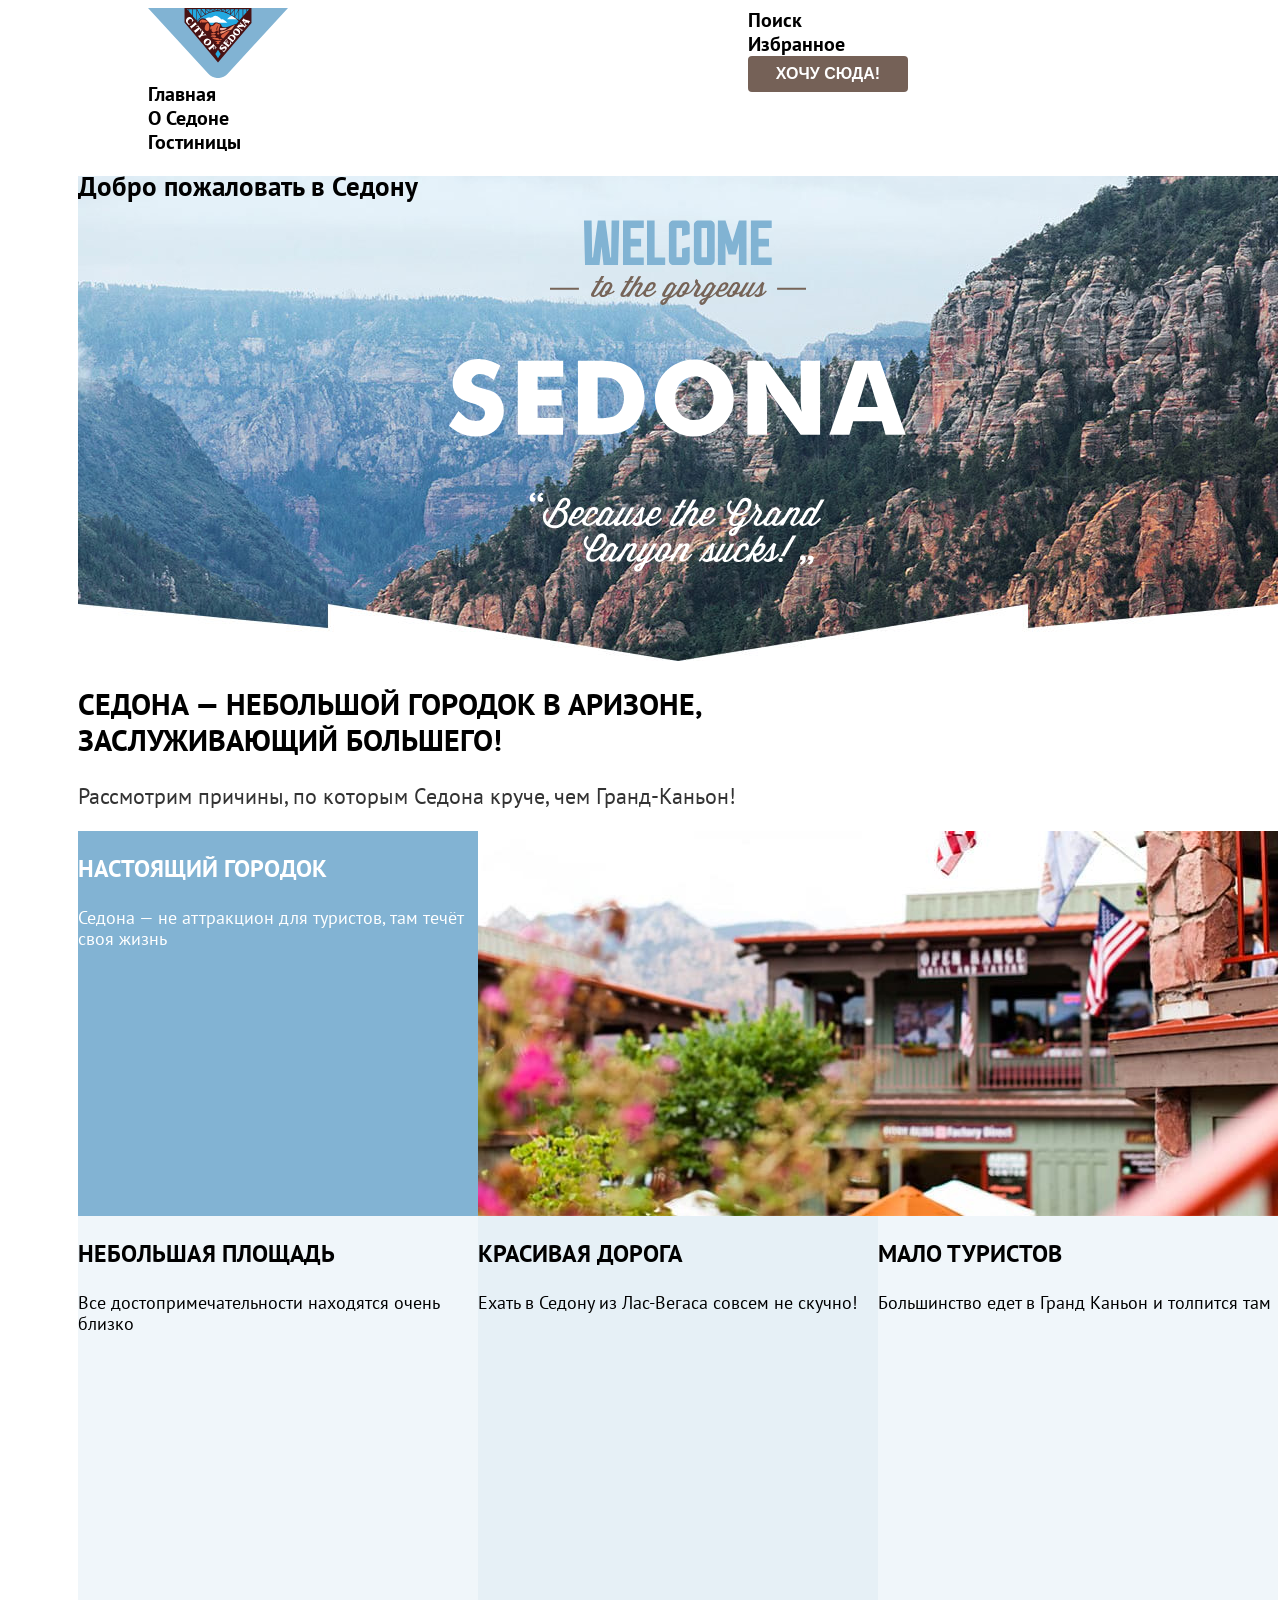
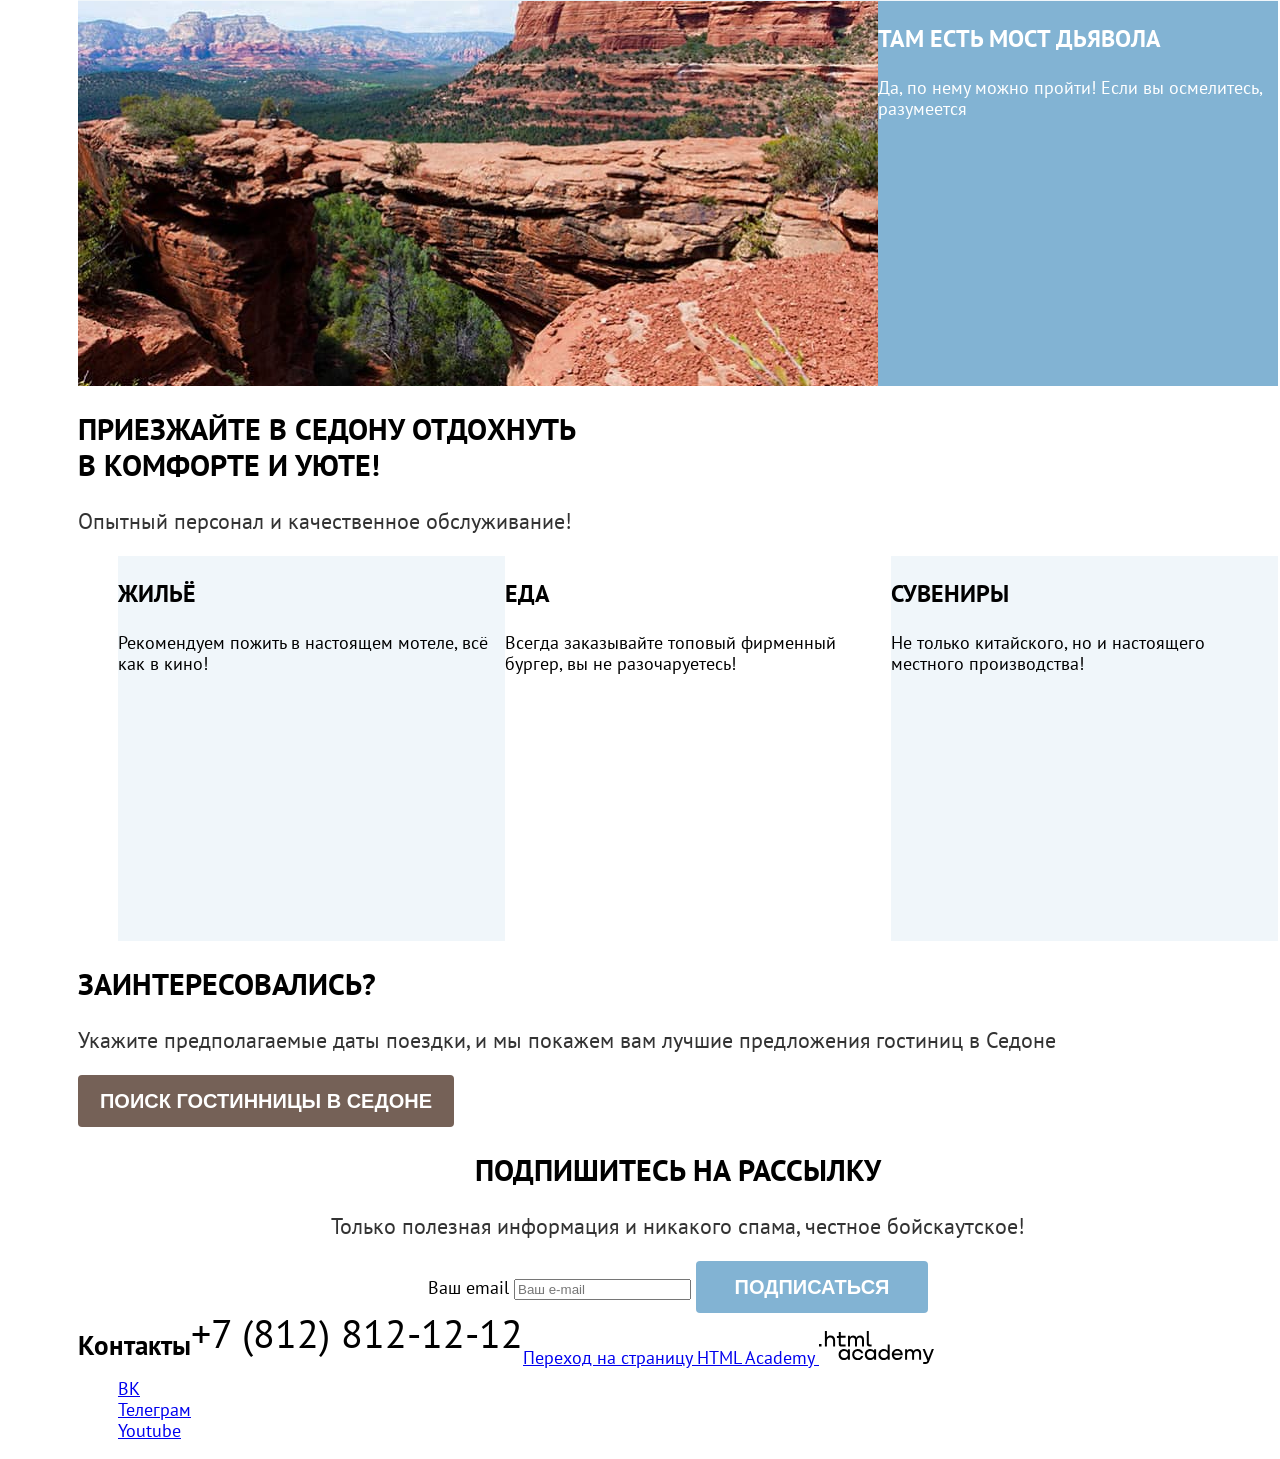
==== index.html @ cfe9097a "Добавляет крупные сетки" ====
<!DOCTYPE html>
<html lang="ru">
    <meta charset="utf-8">
    <title>Седона - туристический городок в Аризоне</title>
    <link rel="stylesheet" href="styles/styles.css" />
  </head>
  <body>
    <header class="page-header">
      <nav class="navigation">
        <ul class="navigation-list">
          <li class="navigation-item">
            <a class="navigation-logo" href="index.html">
              <img src="images/logo-sedona.svg" width="140" height="70" alt="Логотип города Седона" />
            </a>
          </li>
          <li class="navigation-item">
            <a class="navigation-link navigation-link-current" href="index.html">Главная</a>
          </li>
          <li class="navigation-item">
            <a class="navigation-link" href="about.html">О Седоне</a>
          </li>
          <li class="navigation-item">
            <a class="navigation-link" href="catalog.html">Гостиницы</a>
          </li>
        </ul>
        <ul class="navigation-list navigation-user">
          <li class="navigation-item">
            <a class="navigation-link-user" href="search.html">
              <span class="visually-hidden">
                Поиск
              </span>
            </a>
          </li>
          <li class="navigation-item">
            <a class="navigation-link-user" href="favorites.html">
              <span class="visually-hidden">
                Избранное
              </span>
            </a>
          </li>
          <li class="navigation-item">
            <button class="navigation-link-user button" type="button">Хочу сюда!</button>
          </li>
        </ul>
      </nav>
    </header>

    <main class="main-index main-container">
      <div class="page-container">
      <section class="hero">
        <h1 class="visually-hidden">Добро пожаловать в Седону</h1>
        <img class="welcome" src="images/welcome.svg" width="458" height="352" alt="Приветствие">
      </section>

      <section class="advantages">
        <h2 class="advantages-title">Седона — небольшой городок в Аризоне, <br />
заслуживающий большего!</h2>
        <p class="advantages-description">Рассмотрим причины, по которым Седона круче, чем Гранд-Каньон!</p>
        <ul class="advantages-list">
          <li class="advantages-item">
            <h3 class="advantages-item-title">Настоящий городок</h3>
            <p class="advantages-item-description">Седона — не аттракцион для туристов, там течёт своя жизнь</p>
          </li>
          <li class="advantages-item advantages-item-photo">
            <img src="images/photo-1.jpg" width="800" height="385" alt="Вид на здания Седоны" />
          </li>
          <li class="advantages-item">
            <h3 class="advantages-item-title">Небольшая площадь</h3>
            <p class="advantages-item-description">Все достопримечательности находятся очень близко</p>
          </li>
          <li class="advantages-item">
            <h3 class="advantages-item-title">Красивая дорога</h3>
            <p class="advantages-item-description">Ехать в Седону из Лас-Вегаса совсем не скучно!</p>
          </li>
          <li class="advantages-item">
            <h3 class="advantages-item-title">Мало туристов</h3>
            <p class="advantages-item-description">Большинство едет в Гранд Каньон и толпится там</p>
          </li>
          <li class="advantages-item advantages-item-photo">
            <img src="images/photo-2.jpg" width="800" height="385" alt="Вид на ландшафт Седоны" />
          </li>
          <li class="advantages-item">
            <h3 class="advantages-item-title">Там есть мост дьявола</h3>
            <p class="advantages-item-description">Да, по нему можно пройти! Если вы осмелитесь, разумеется</p>
          </li>
        </ul>
      </section>

      <section class="quality">
        <h2 class="quality-title">Приезжайте в Седону отдохнуть<br> в комфорте и уюте!</h2>
        <p class="quality-description">Опытный персонал и качественное обслуживание!</p>
        <ul class="quality-list">
          <li class="quality-item">
            <h3 class="quality-item-title">Жильё</h3>
            <p class="quality-item-description">Рекомендуем пожить в настоящем мотеле, всё как в кино!</p>
          </li>
          <li class="quality-item">
            <h3 class="quality-item-title">Еда</h3>
            <p class="quality-item-description">Всегда заказывайте топовый фирменный бургер, вы не разочаруетесь!</p>
          </li>
          <li class="quality-item">
            <h3 class="quality-item-title">Сувениры</h3>
            <p class="quality-item-description">Не только китайского, но и настоящего местного производства!</p>
          </li>
        </ul>
      </section>

      <section class="hotel-search">
        <h2 class="hotel-search-title">Заинтересовались?</h2>
        <p class="hotel-search-description">Укажите предполагаемые даты поездки, и мы покажем вам лучшие предложения гостиниц в Седоне</p>
        <button class="button hotel-search-button" type="button">Поиск гостинницы в Седоне</button>
      </section>

      <section class="newsletter newsletter-index">
        <h2 class="newsletter-title">Подпишитесь на рассылку</h2>
        <p class="newsletter-description">Только полезная информация и никакого спама, честное бойскаутское!</p>
        <form class="newsletter-form" action="https://echo.htmlacademy.ru/" method="post">
          <label for="newsletter-email">
            <span class="visually-hidden">Ваш email</span>
          </label>
          <input type="email" id="newsletter-email" name="newsletter-email" placeholder="Ваш e-mail">
          <button class="button submit-button" type="submit">Подписаться</button>
        </form>
      </section>
      </div>
    </main>

    <footer class="page-footer">
      <div class="page-footer-container">
      <section class="footer-contacts">
        <h2 class="visually-hidden">Контакты</h2>
        <ul class="footer-social-list">
          <li class="footer-social-item">
            <a class="footer-social-link" href="https://vk.com/htmlacademy">
              <span class="visually-hidden">ВК</span>
            </a>
          </li>
          <li class="footer-social-item">
            <a class="footer-social-link" href="https://t.me/htmlacademy">
              <span class="visually-hidden">Телеграм</span>
            </a>
          </li>
          <li class="footer-social-item">
            <a class="footer-social-link" href="https://www.youtube.com/user/htmlacademyru">
              <span class="visually-hidden">Youtube</span>
            </a>
          </li>
        </ul>
        </section>

        <address class="footer-contacts-address">
          <a class="footer-contacts-address-phone" href="tel:+78128121212">+7 (812) 812-12-12</a>
        </address>

        <section class="footer-about">
        <p class="about-text">
          <a class="about-link" href="https://htmlacademy.ru/intensive/htmlcss">
            <span class="visually-hidden">Переход на страницу HTML Academy</span>
            <img src="images/logo-html-academy.svg" width="115" height="33" alt="Логотип HTML Academy" />
          </a>
      </section>
      </div>
    </footer>
  </body>
</html>
---- styles/styles.css ----
@font-face {
  font-family: "PT Sans";
  font-style: normal;
  font-weight: 400;
  src: url(../fonts/ptsans-400.woff2) format("woff2");
  font-display: swap;
}

@font-face {
  font-family: "PT Sans";
  font-style: normal;
  font-weight: 700;
  src: url(../fonts/ptsans-700.woff2) format("woff2");
  font-display: swap;
}

html {
  height: 100%;
}

body {
  font-family: "PT Sans", sans-serif;
  font-size: 18px;
  line-height: 21px;
  background-color: #FFF;
  color: #000;
  display: flex;
  min-height: 100%;
  flex-direction: column;
}

.main-container {
  flex-grow: 1;
}

.page-header {
  width: 1200px;
  margin: 0 70px;
}
.navigation {
  display: flex;
  width: 1200px;
  margin: 0 70px;
}

.navigation-user {
  width: 268px;
}

.navigation-list {
  margin: 0;
  padding: 0;
  width: 507px;
  margin-right: 285px;
}

.navigation-link,
.navigation-link-user {
  font-size: 20px;
  line-height: 24px;
  font-weight: 700;
  color: #000;
  text-decoration: none;
}

.button {
  font-size: 16px;
  line-height: 20px;
  font-weight: 700;
  text-transform: uppercase;
  border-radius: 4px;
  border: none;
  outline: none;
}

button.navigation-link-user {
  color: #FFF;
  background-color: #756157;
  width: 160px;
  height: 36px;
}

.hotel-search-button {
  color: #FFF;
  background-color: #756157;
  width: 376px;
  height: 52px;
  font-size: 20px;
  line-height: 36px;
}

.submit-button {
  color: #FFF;
  background-color: #82B3D3;
  font-size: 20px;
  line-height: 36px;
  width: 232px;
  height: 52px;
}

.apply-filter-button {
  color: #FFF;
  background-color: #82B3D3;
  width: 191px;
  height: 36px;
}

.reset-filter-button {
  width: 191px;
  height: 36px;
  background-color: transparent;
  color: #FFF;
}

.button-show-more {
  color: #FFF;
  background-color: #756157;
  width: 140px;
  height: 36px;
}
.button-favorite {
  color: #FFF;
  background-color: #82B3D3;
  width: 140px;
  height: 36px;
}

.button-favorite-active {
  color: #FFF;
  background-color: #7DB54F;
  width: 140px;
  height: 36px;
}

.button-rating {
  background-color: #F2F2F2;
  width: 140px;
  height: 36px;
  font-weight: 400;
}

.page-container {
  width: 1200px;
  margin: 0 70px;
}

.hero {
  height: 485px;
  background-image: url(../images/hero.jpg);
  background-repeat: no-repeat;
  background-size: 100%;
}

.welcome {
  display: block;
  margin: 0 auto;
}

.inner-filter {
  color: #FFF;
  background-image: url(../images/filter.jpg);
  background-repeat: no-repeat;
  text-align: left;
}

.inner-header-title {
  font-size: 60px;
  line-height: 78px;
  font-weight: 700;
}

.breadcrumbs-link {
  font-size: 16px;
  line-height: 21px;
  text-decoration: none;
}

.advantages-title,
.quality-title,
.hotel-search-title,
.newsletter-title,
.filter-result {
  font-size: 30px;
  line-height: 36px;
  font-weight: 700;
  text-transform: uppercase;
}

.advantages-description,
.quality-description,
.hotel-search-description,
.newsletter-description {
  font-size: 22px;
  line-height: 26px;
  font-weight: 400;
  color: #333;
}

.advantages-item-title,
.quality-item-title {
  font-size: 24px;
  line-height: 28px;
  font-weight: 700;
  text-transform: uppercase;
}

.hotel-card-title {
  font-size: 24px;
  line-height: 28px;
  font-weight: 700;
}

.hotel-card-link {
  text-decoration: none;
  color: #000;
}

.advantages-item-description,
.quality-item-description,
.advantages-list li:not:is(:first-child, :last-child) {
  color: #333;
}

.advantages-list {
  margin: 0;
  padding: 0;
  display: flex;
  flex-wrap: wrap;
  justify-content: space-between;
}

.advantages-item {
  width: 400px;
  height: 385px;
}

.advantages-item-photo {
  width: 800px;
}

.advantages-item:nth-child(3),
.advantages-item:nth-child(5),
.quality-item:nth-child(odd) {
  background-color: #83B3D31E;
}

.advantages-item:nth-child(4) {
  background-color: #83B3D333;
}

.advantages-list li:is(:first-child, :last-child) {
  color: #FFF;
  background-color: #82B3D3;
}

.quality-list {
  display: flex;
}

.quality-item {
  width: 400px;
  height: 385px;
}

.hotel-list {
  display: flex;
  width: 1200px;
  margin: 0 70px;
  flex-wrap: wrap;
  gap: 20px;
  padding: 0;
}

.hotel-card {
  border: 1px solid #E6E6E6;
  border-radius: 4px;
  box-sizing: border-box;
  width: 340px;
}

.pagination {
  display: flex;
  width: 1200px;
  gap: 8px;
  margin: 0 70px;
  padding: 0;
}

.newsletter {
  text-align: center;
}

.hotel-search-button,
.submit-button {
  font-size: 20px;
  line-height: 36px;
  height: 52px;
}

.footer-contacts-address-phone {
  font-size: 40px;
  line-height: 40px;
  text-decoration: none;
  color: #000;
  font-style: normal;
  text-transform: uppercase;
}

li {
  list-style-type: none;
}

.catalog-filter-title {
  font-size: 20px;
  line-height: 24px;
}

.catalog-filter-list {
  line-height: 23px;
}

.pagination-link {
  display: inline-block;
  font-size: 20px;
  line-height: 36px;
  width: 60px;
  height: 60px;
  color: #FFF;
  background-color: #82B3D3;
  text-decoration: none;
}

.pagination-current {
  color: #000;
  background-color: #F2F2F2;
}

.pagination-gap {
  color: #000;
  background-color: transparent;
}

.page-footer-container {
  display: flex;
  width: 1200px;
  margin: 0 70px;
  padding: 0;
  flex-direction: row;
}

.catalog-hotels {
  display: flex;
}

.catalog-filter {
  display: flex;
  width: 1200px;
  margin: 0 70px;
  padding: 0;

}

.left-filter {
  width: 371px;
  margin-right: auto;
  display: flex;
  gap: 70px;
}

.right-filter {
  width: 549px;
  display: flex;
  gap: 70px;
}
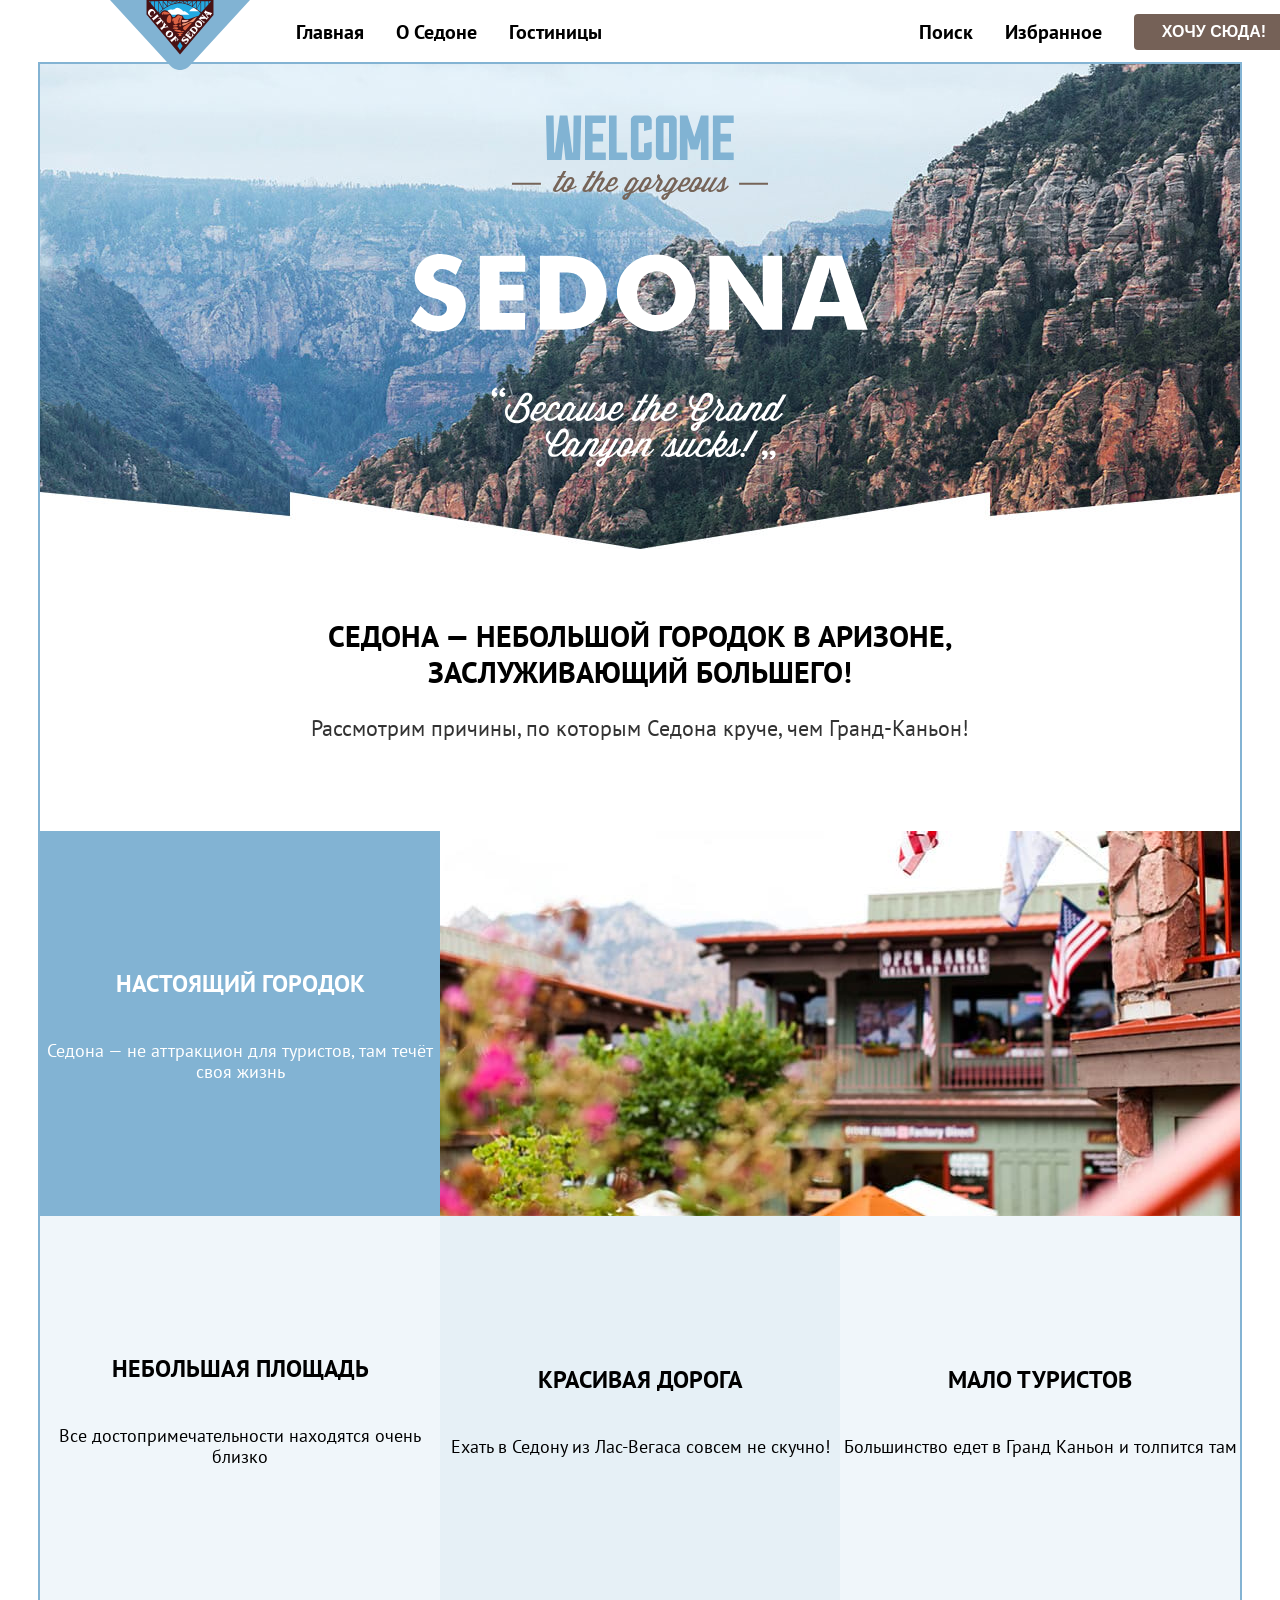
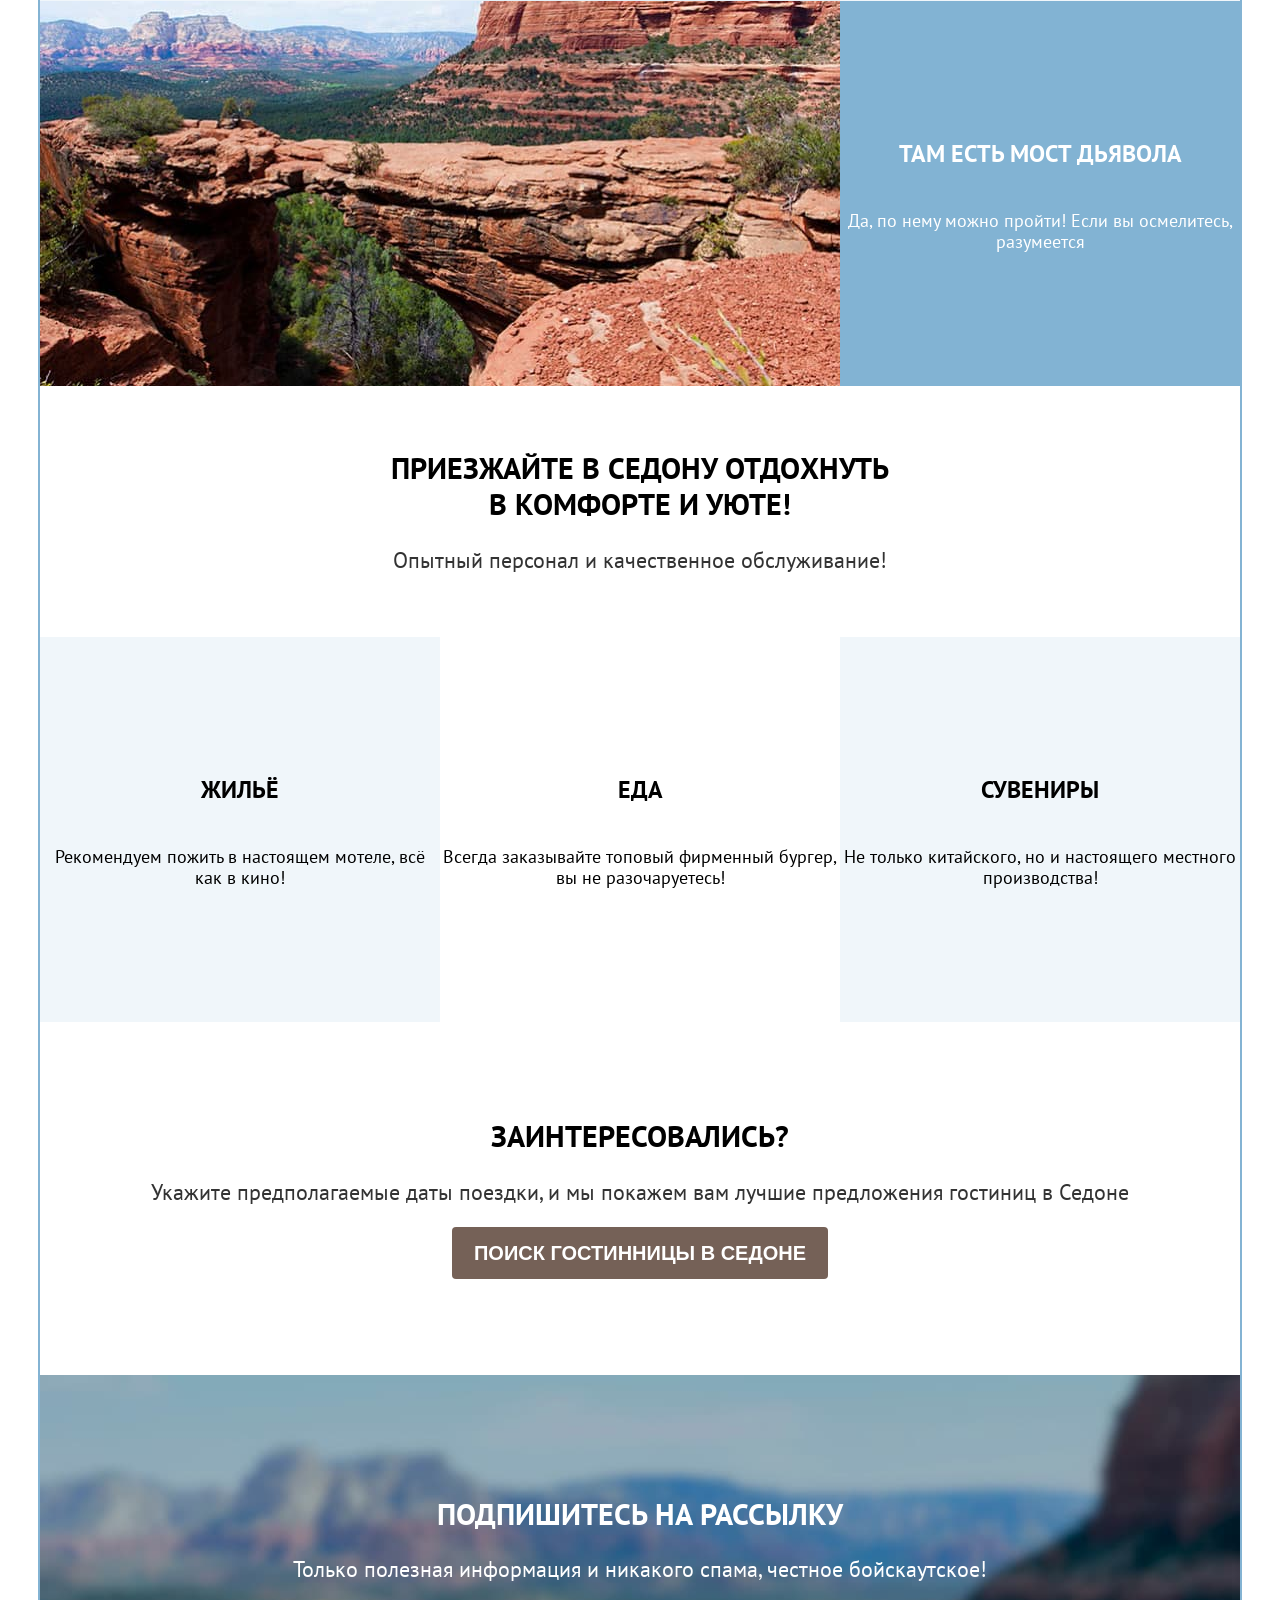
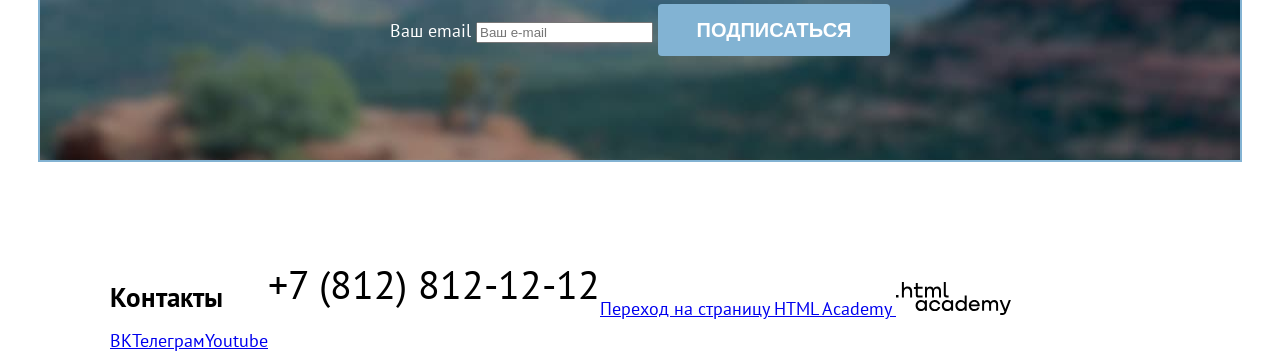
==== commit 9d75fa4f: "Добавляет отступы между блоками" ====
--- a/index.html
+++ b/index.html
@@ -7,12 +7,10 @@
   <body>
     <header class="page-header">
       <nav class="navigation">
+        <a class="navigation-logo" href="index.html">
+              <img src="images/logo-sedona.svg" width="140" height="70" alt="Логотип города Седона" />
+        </a>
         <ul class="navigation-list">
-          <li class="navigation-item">
-            <a class="navigation-logo" href="index.html">
-              <img src="images/logo-sedona.svg" width="140" height="70" alt="Логотип города Седона" />
-            </a>
-          </li>
           <li class="navigation-item">
             <a class="navigation-link navigation-link-current" href="index.html">Главная</a>
           </li>
@@ -48,7 +46,7 @@
     <main class="main-index main-container">
       <div class="page-container">
       <section class="hero">
-        <h1 class="visually-hidden">Добро пожаловать в Седону</h1>
+        <h1 class="visually-hidden" hidden>Добро пожаловать в Седону</h1>
         <img class="welcome" src="images/welcome.svg" width="458" height="352" alt="Приветствие">
       </section>
 
--- a/styles/styles.css
+++ b/styles/styles.css
@@ -22,11 +22,19 @@
   font-family: "PT Sans", sans-serif;
   font-size: 18px;
   line-height: 21px;
-  background-color: #FFF;
+  background-color: #fff;
   color: #000;
   display: flex;
   min-height: 100%;
   flex-direction: column;
+  width: 1200px;
+  margin: 0 auto;
+}
+
+ul {
+  margin: 0;
+  padding: 0;
+  list-style-type: none;
 }
 
 .main-container {
@@ -35,7 +43,9 @@
 
 .page-header {
   width: 1200px;
-  margin: 0 70px;
+  height: 64px;
+  margin: 0 auto;
+  padding: 0;
 }
 .navigation {
   display: flex;
@@ -43,15 +53,29 @@
   margin: 0 70px;
 }
 
+.navigation-logo {
+  margin-right: 30px;
+  z-index: 1;
+}
+
+.navigation-list {
+  display: flex;
+  margin-right: 285px;
+  align-items: center;
+  padding: 0;
+  height: 64px;
+}
+
+.navigation-item {
+  padding: 20px 16px;
+}
+
 .navigation-user {
-  width: 268px;
-}
-
-.navigation-list {
-  margin: 0;
-  padding: 0;
-  width: 507px;
-  margin-right: 285px;
+  margin-right: 0;
+}
+
+.navigation-user + .navigation-link {
+  padding: 22px 12px;
 }
 
 .navigation-link,
@@ -74,14 +98,14 @@
 }
 
 button.navigation-link-user {
-  color: #FFF;
+  color: #fff;
   background-color: #756157;
   width: 160px;
   height: 36px;
 }
 
 .hotel-search-button {
-  color: #FFF;
+  color: #fff;
   background-color: #756157;
   width: 376px;
   height: 52px;
@@ -90,8 +114,8 @@
 }
 
 .submit-button {
-  color: #FFF;
-  background-color: #82B3D3;
+  color: #fff;
+  background-color: #82b3d3;
   font-size: 20px;
   line-height: 36px;
   width: 232px;
@@ -99,8 +123,8 @@
 }
 
 .apply-filter-button {
-  color: #FFF;
-  background-color: #82B3D3;
+  color: #fff;
+  background-color: #82b3d3;
   width: 191px;
   height: 36px;
 }
@@ -109,31 +133,31 @@
   width: 191px;
   height: 36px;
   background-color: transparent;
-  color: #FFF;
+  color: #fff;
 }
 
 .button-show-more {
-  color: #FFF;
+  color: #fff;
   background-color: #756157;
   width: 140px;
   height: 36px;
 }
 .button-favorite {
-  color: #FFF;
-  background-color: #82B3D3;
+  color: #fff;
+  background-color: #82b3d3;
   width: 140px;
   height: 36px;
 }
 
 .button-favorite-active {
-  color: #FFF;
-  background-color: #7DB54F;
+  color: #fff;
+  background-color: #7db54f;
   width: 140px;
   height: 36px;
 }
 
 .button-rating {
-  background-color: #F2F2F2;
+  background-color: #f2f2f2;
   width: 140px;
   height: 36px;
   font-weight: 400;
@@ -141,7 +165,8 @@
 
 .page-container {
   width: 1200px;
-  margin: 0 70px;
+  margin: 0 auto;
+  outline: 2px solid #83B3D3;
 }
 
 .hero {
@@ -149,30 +174,54 @@
   background-image: url(../images/hero.jpg);
   background-repeat: no-repeat;
   background-size: 100%;
+  margin-bottom: 69px;
 }
 
 .welcome {
   display: block;
   margin: 0 auto;
+  padding-top: 51px;
 }
 
 .inner-filter {
-  color: #FFF;
+  color: #fff;
   background-image: url(../images/filter.jpg);
   background-repeat: no-repeat;
   text-align: left;
+  margin: 0;
+  padding: 0;
+  margin-bottom: 50px;
+}
+
+.inner-header {
+  margin: 0 70px;
 }
 
 .inner-header-title {
   font-size: 60px;
   line-height: 78px;
   font-weight: 700;
+  margin: 0;
 }
 
 .breadcrumbs-link {
   font-size: 16px;
   line-height: 21px;
   text-decoration: none;
+}
+
+.sorting {
+  margin: 0 70px;
+  display: flex;
+  align-items: center;
+  margin-bottom: 40px;
+}
+
+.inner-line {
+  margin: 0 70px 40px;
+  background-color: #e6e6e6;
+  height: 1px;
+  border: none;
 }
 
 .advantages-title,
@@ -184,6 +233,10 @@
   line-height: 36px;
   font-weight: 700;
   text-transform: uppercase;
+}
+
+.advantages-description {
+  margin-bottom: 90px;
 }
 
 .advantages-description,
@@ -215,6 +268,11 @@
   color: #000;
 }
 
+.advantages {
+  text-align: center;
+  margin-bottom: 64px;
+}
+
 .advantages-item-description,
 .quality-item-description,
 .advantages-list li:not:is(:first-child, :last-child) {
@@ -232,6 +290,9 @@
 .advantages-item {
   width: 400px;
   height: 385px;
+  display: flex;
+  flex-direction: column;
+  justify-content: center;
 }
 
 .advantages-item-photo {
@@ -241,41 +302,59 @@
 .advantages-item:nth-child(3),
 .advantages-item:nth-child(5),
 .quality-item:nth-child(odd) {
-  background-color: #83B3D31E;
+  background-color: #83b3d31e;
 }
 
 .advantages-item:nth-child(4) {
-  background-color: #83B3D333;
+  background-color: #83b3d333;
 }
 
 .advantages-list li:is(:first-child, :last-child) {
-  color: #FFF;
-  background-color: #82B3D3;
+  color: #fff;
+  background-color: #82b3d3;
+}
+
+.quality,
+.hotel-search {
+  text-align: center;
+}
+
+.hotel-search {
+  margin-bottom: 96px;
 }
 
 .quality-list {
   display: flex;
+  margin: 0 0 96px;
+  padding: 0;
+  align-items: center;
 }
 
 .quality-item {
   width: 400px;
   height: 385px;
+  display: flex;
+  flex-direction: column;
+  justify-content: center;
+}
+
+.quality-description {
+  margin-bottom: 64px;;
 }
 
 .hotel-list {
-  display: flex;
-  width: 1200px;
-  margin: 0 70px;
-  flex-wrap: wrap;
+  display: grid;
+  grid-template-columns: 1fr 1fr 1fr;
+  width: 1060px;
+  margin: 0 70px 40px;
   gap: 20px;
   padding: 0;
 }
 
 .hotel-card {
-  border: 1px solid #E6E6E6;
+  border: 1px solid #e6e6e6;
   border-radius: 4px;
   box-sizing: border-box;
-  width: 340px;
 }
 
 .pagination {
@@ -284,10 +363,27 @@
   gap: 8px;
   margin: 0 70px;
   padding: 0;
+  text-align: center;
+  margin-bottom: 156px;
+}
+
+.newsletter-index {
+  color: #FFF;
+  text-align: center;
+  margin-bottom: 104px;
+  background-image: url(../images/subscribe.jpg);
+  box-sizing: border-box;
+  padding-top: 96px;
+  padding-bottom: 104px;
+}
+
+.newsletter-index .newsletter-description {
+  color: #FFF;
 }
 
 .newsletter {
   text-align: center;
+  margin-bottom: 104px;;
 }
 
 .hotel-search-button,
@@ -306,10 +402,6 @@
   text-transform: uppercase;
 }
 
-li {
-  list-style-type: none;
-}
-
 .catalog-filter-title {
   font-size: 20px;
   line-height: 24px;
@@ -320,19 +412,21 @@
 }
 
 .pagination-link {
-  display: inline-block;
+  display: block;
   font-size: 20px;
   line-height: 36px;
   width: 60px;
   height: 60px;
-  color: #FFF;
-  background-color: #82B3D3;
+  color: #fff;
+  background-color: #82b3d3;
   text-decoration: none;
+  padding-top: 12px;
+  box-sizing: border-box;
 }
 
 .pagination-current {
   color: #000;
-  background-color: #F2F2F2;
+  background-color: #f2f2f2;
 }
 
 .pagination-gap {
@@ -348,6 +442,10 @@
   flex-direction: row;
 }
 
+.footer-social-list {
+  display: flex;
+}
+
 .catalog-hotels {
   display: flex;
 }
@@ -357,7 +455,6 @@
   width: 1200px;
   margin: 0 70px;
   padding: 0;
-
 }
 
 .left-filter {
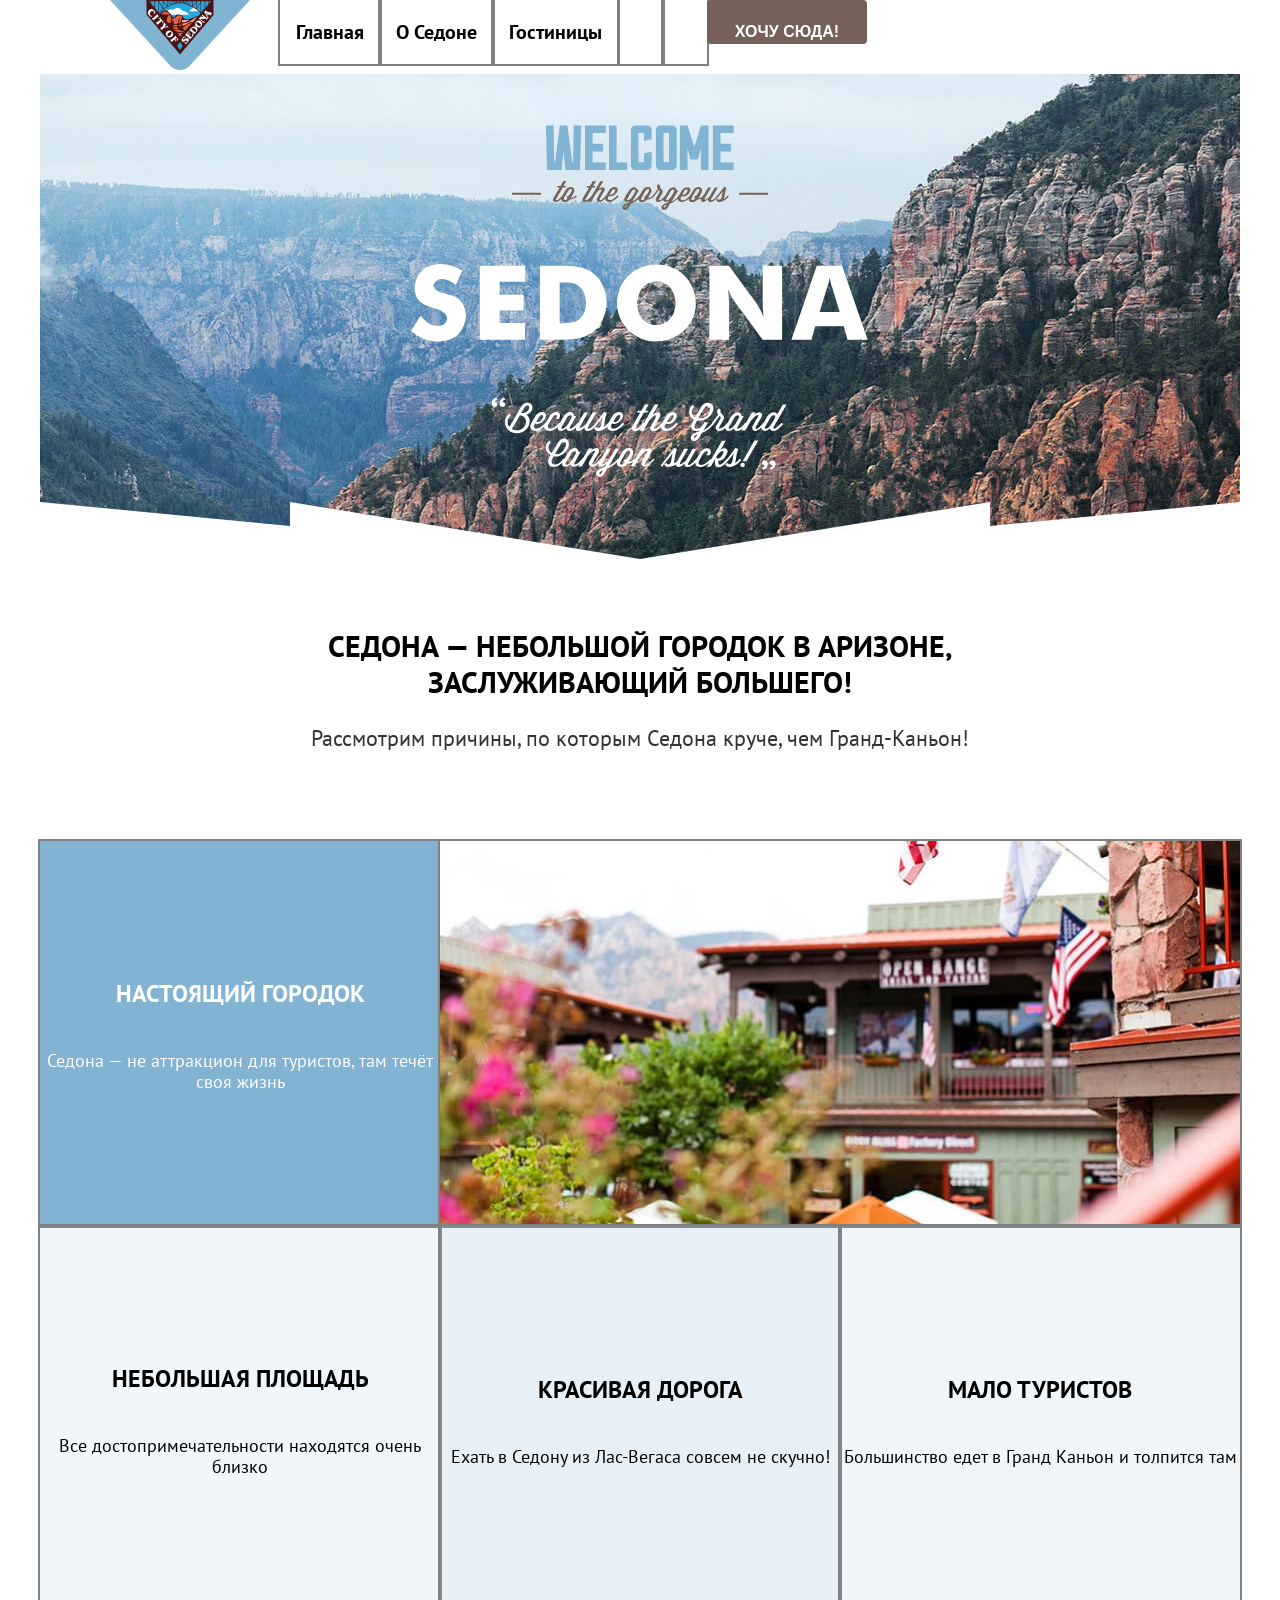
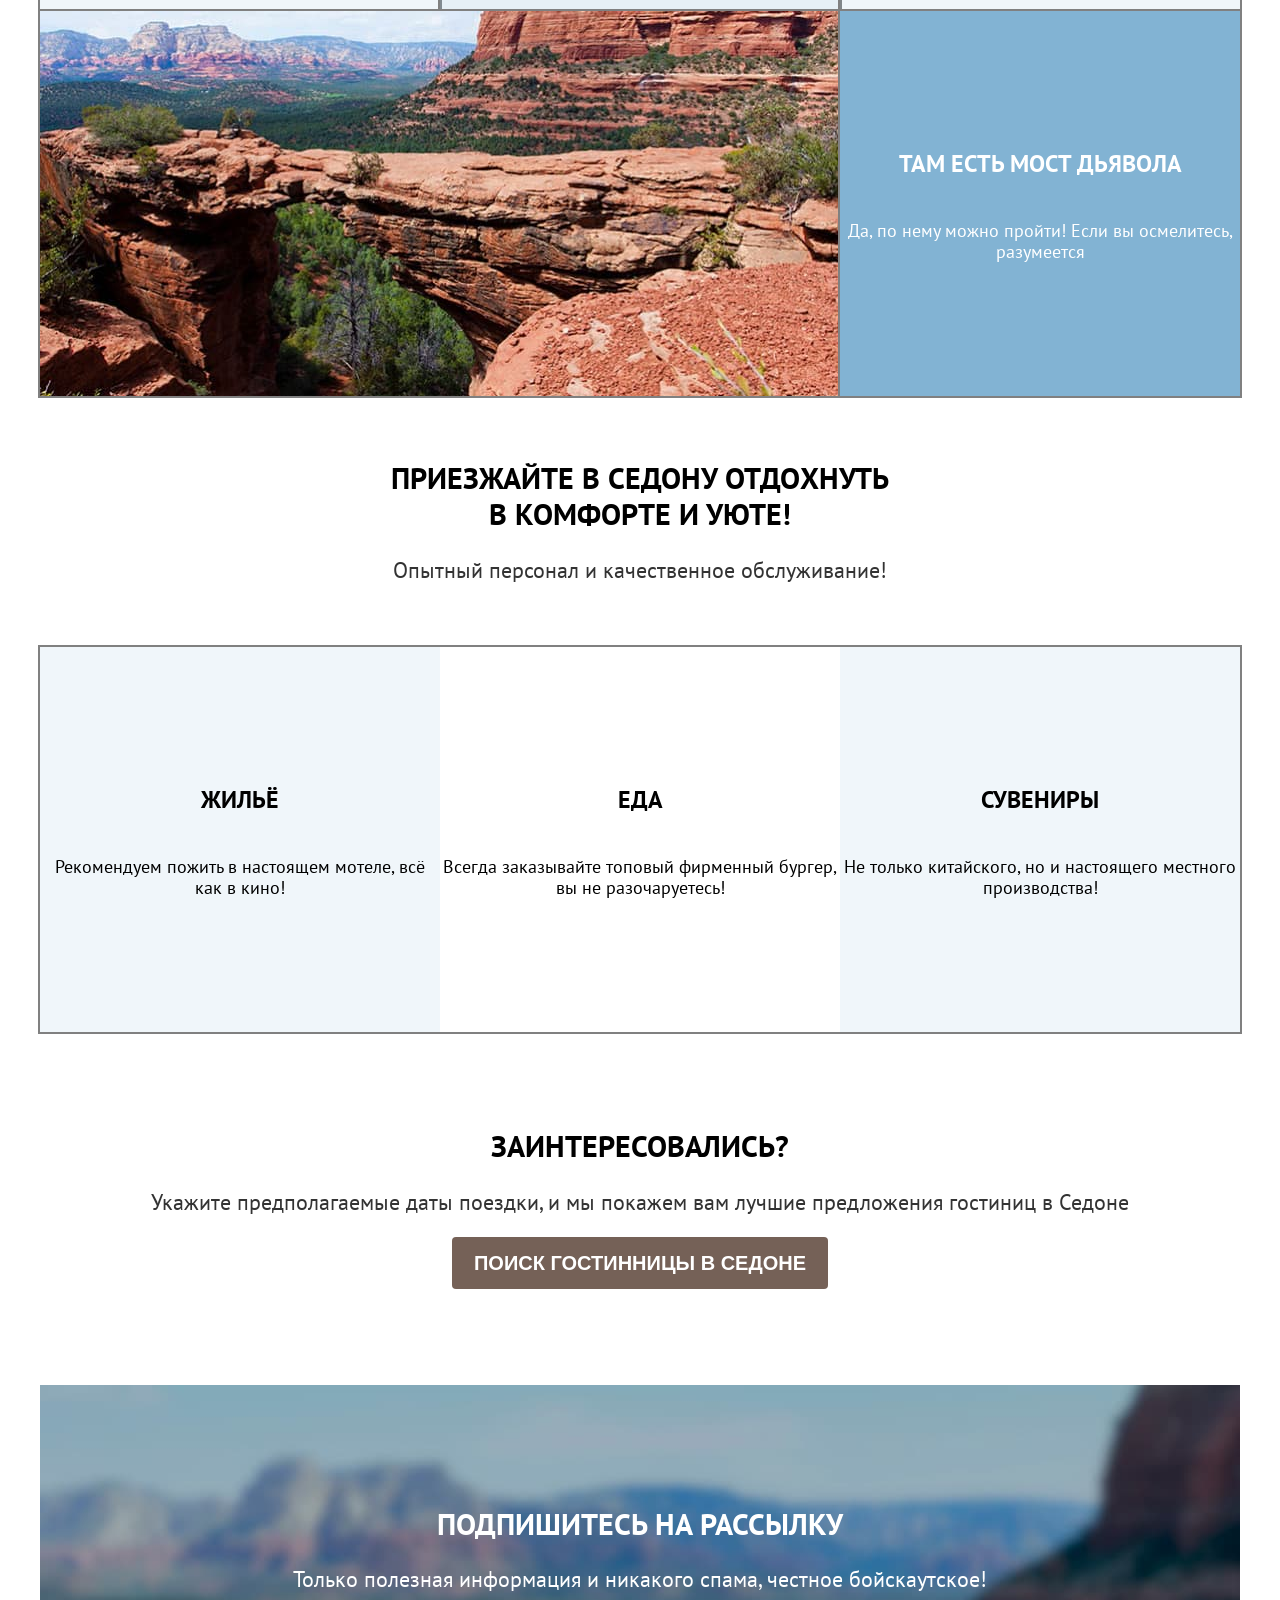
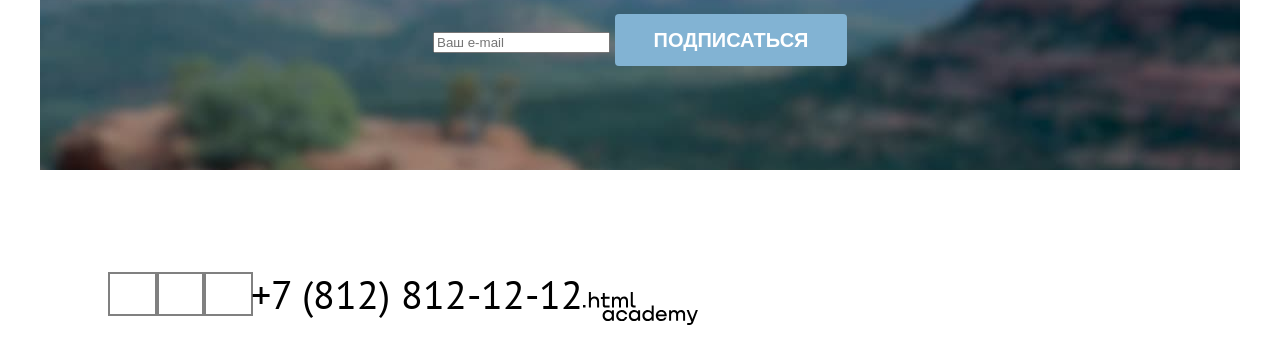
==== commit e20b3e1d: "Скрывает невидимые элементы" ====
--- a/index.html
+++ b/index.html
@@ -46,7 +46,7 @@
     <main class="main-index main-container">
       <div class="page-container">
       <section class="hero">
-        <h1 class="visually-hidden" hidden>Добро пожаловать в Седону</h1>
+        <h1 class="visually-hidden">Добро пожаловать в Седону</h1>
         <img class="welcome" src="images/welcome.svg" width="458" height="352" alt="Приветствие">
       </section>
 
--- a/styles/styles.css
+++ b/styles/styles.css
@@ -31,6 +31,17 @@
   margin: 0 auto;
 }
 
+.visually-hidden {
+  position: absolute;
+  width: 1px;
+  height: 1px;
+  margin: -1px;
+  padding: 0;
+  border: 0;
+  clip: rect(0 0 0 0);
+  overflow: hidden;
+}
+
 ul {
   margin: 0;
   padding: 0;
@@ -43,39 +54,49 @@
 
 .page-header {
   width: 1200px;
-  height: 64px;
+  min-height: 64px;
   margin: 0 auto;
   padding: 0;
 }
 .navigation {
   display: flex;
   width: 1200px;
-  margin: 0 70px;
+  margin: 0 auto;
 }
 
 .navigation-logo {
+  margin-left: 70px;
   margin-right: 30px;
   z-index: 1;
 }
 
 .navigation-list {
   display: flex;
+  flex-wrap: wrap;
+  width: 339px;
   margin-right: 285px;
-  align-items: center;
-  padding: 0;
-  height: 64px;
-}
-
-.navigation-item {
+  padding: 0;
+  margin: 0;
+  min-height: 64px;
+}
+
+.navigation-link {
+  display: block;
   padding: 20px 16px;
+  margin: 0;
+  outline: 2px solid gray;
 }
 
 .navigation-user {
   margin-right: 0;
 }
 
-.navigation-user + .navigation-link {
+.navigation-link-user {
+  display: block;
   padding: 22px 12px;
+  min-width: 20px;
+  min-height: 20px;
+  outline: 2px solid gray;
 }
 
 .navigation-link,
@@ -136,6 +157,17 @@
   color: #fff;
 }
 
+.button-view {
+  display: block;
+  box-sizing: border-box;
+  width: 16px;
+  height: 14px;
+  outline: 2px solid gray;
+  padding: 17px 16px;
+  border: 2px solid #E5E5E5;
+  border-radius: 4px;
+}
+
 .button-show-more {
   color: #fff;
   background-color: #756157;
@@ -166,10 +198,10 @@
 .page-container {
   width: 1200px;
   margin: 0 auto;
-  outline: 2px solid #83B3D3;
 }
 
 .hero {
+  display: block;
   height: 485px;
   background-image: url(../images/hero.jpg);
   background-repeat: no-repeat;
@@ -204,19 +236,39 @@
   margin: 0;
 }
 
+.breadcrumbs {
+  display: flex;
+}
+
 .breadcrumbs-link {
+  display: block;
   font-size: 16px;
   line-height: 21px;
   text-decoration: none;
+  outline: 2px solid gray;
 }
 
 .sorting {
   margin: 0 70px;
   display: flex;
+  justify-content: space-between;
   align-items: center;
   margin-bottom: 40px;
-}
-
+  outline: 2px solid gray;
+}
+
+.filter-result {
+  margin: 0;
+  padding: 0;
+  margin-right: 200px;
+}
+
+.select-control {
+  color: #333;
+  height: 49px;
+  width: 292px;
+  margin-right: 70px;
+}
 .inner-line {
   margin: 0 70px 40px;
   background-color: #e6e6e6;
@@ -293,6 +345,7 @@
   display: flex;
   flex-direction: column;
   justify-content: center;
+  outline: 2px solid gray;
 }
 
 .advantages-item-photo {
@@ -328,6 +381,7 @@
   margin: 0 0 96px;
   padding: 0;
   align-items: center;
+  outline: 2px solid gray;
 }
 
 .quality-item {
@@ -349,6 +403,7 @@
   margin: 0 70px 40px;
   gap: 20px;
   padding: 0;
+  outline: 2px solid gray;
 }
 
 .hotel-card {
@@ -359,7 +414,7 @@
 
 .pagination {
   display: flex;
-  width: 1200px;
+  width: 1060px;
   gap: 8px;
   margin: 0 70px;
   padding: 0;
@@ -443,7 +498,16 @@
 }
 
 .footer-social-list {
-  display: flex;
+  margin: 0;
+  padding: 0;
+  display: flex;
+  flex-wrap: wrap;
+}
+
+.footer-social-item {
+  width: 47px;
+  height: 40px;
+  outline: 2px solid gray;
 }
 
 .catalog-hotels {
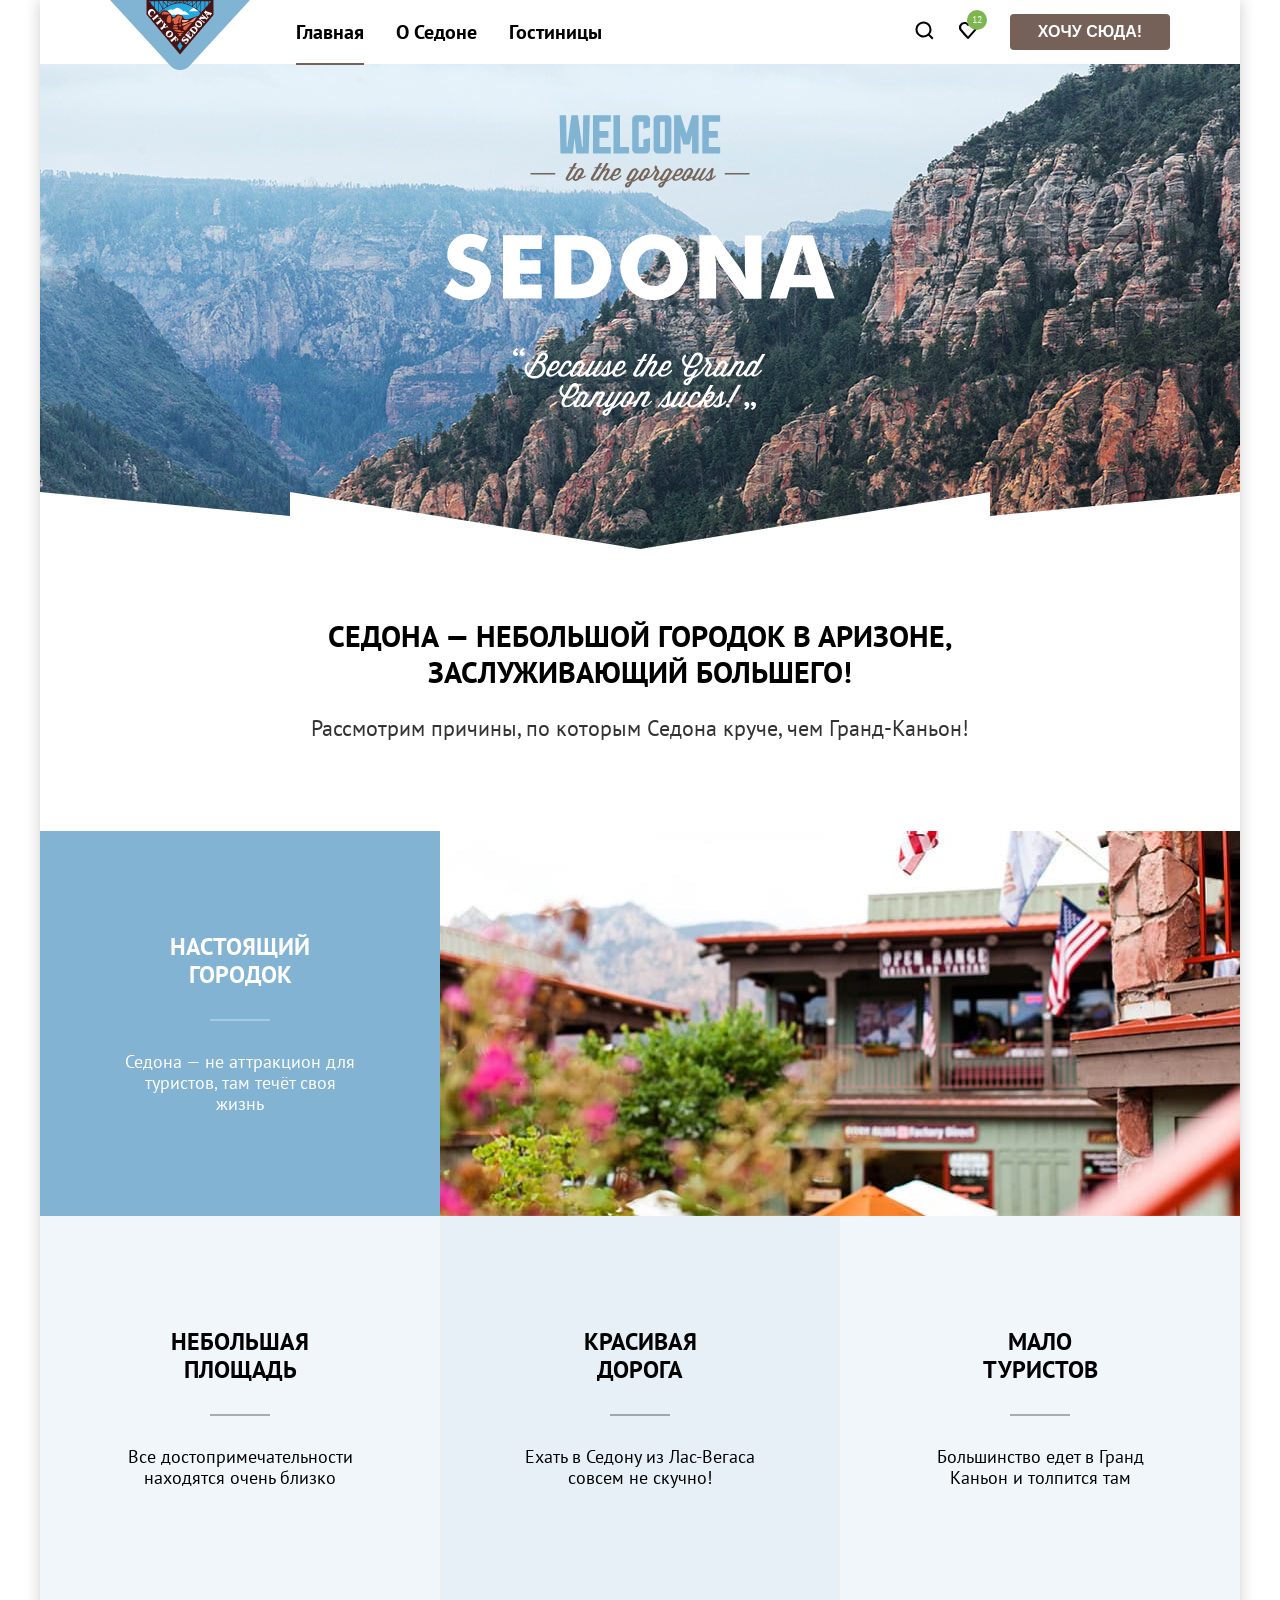
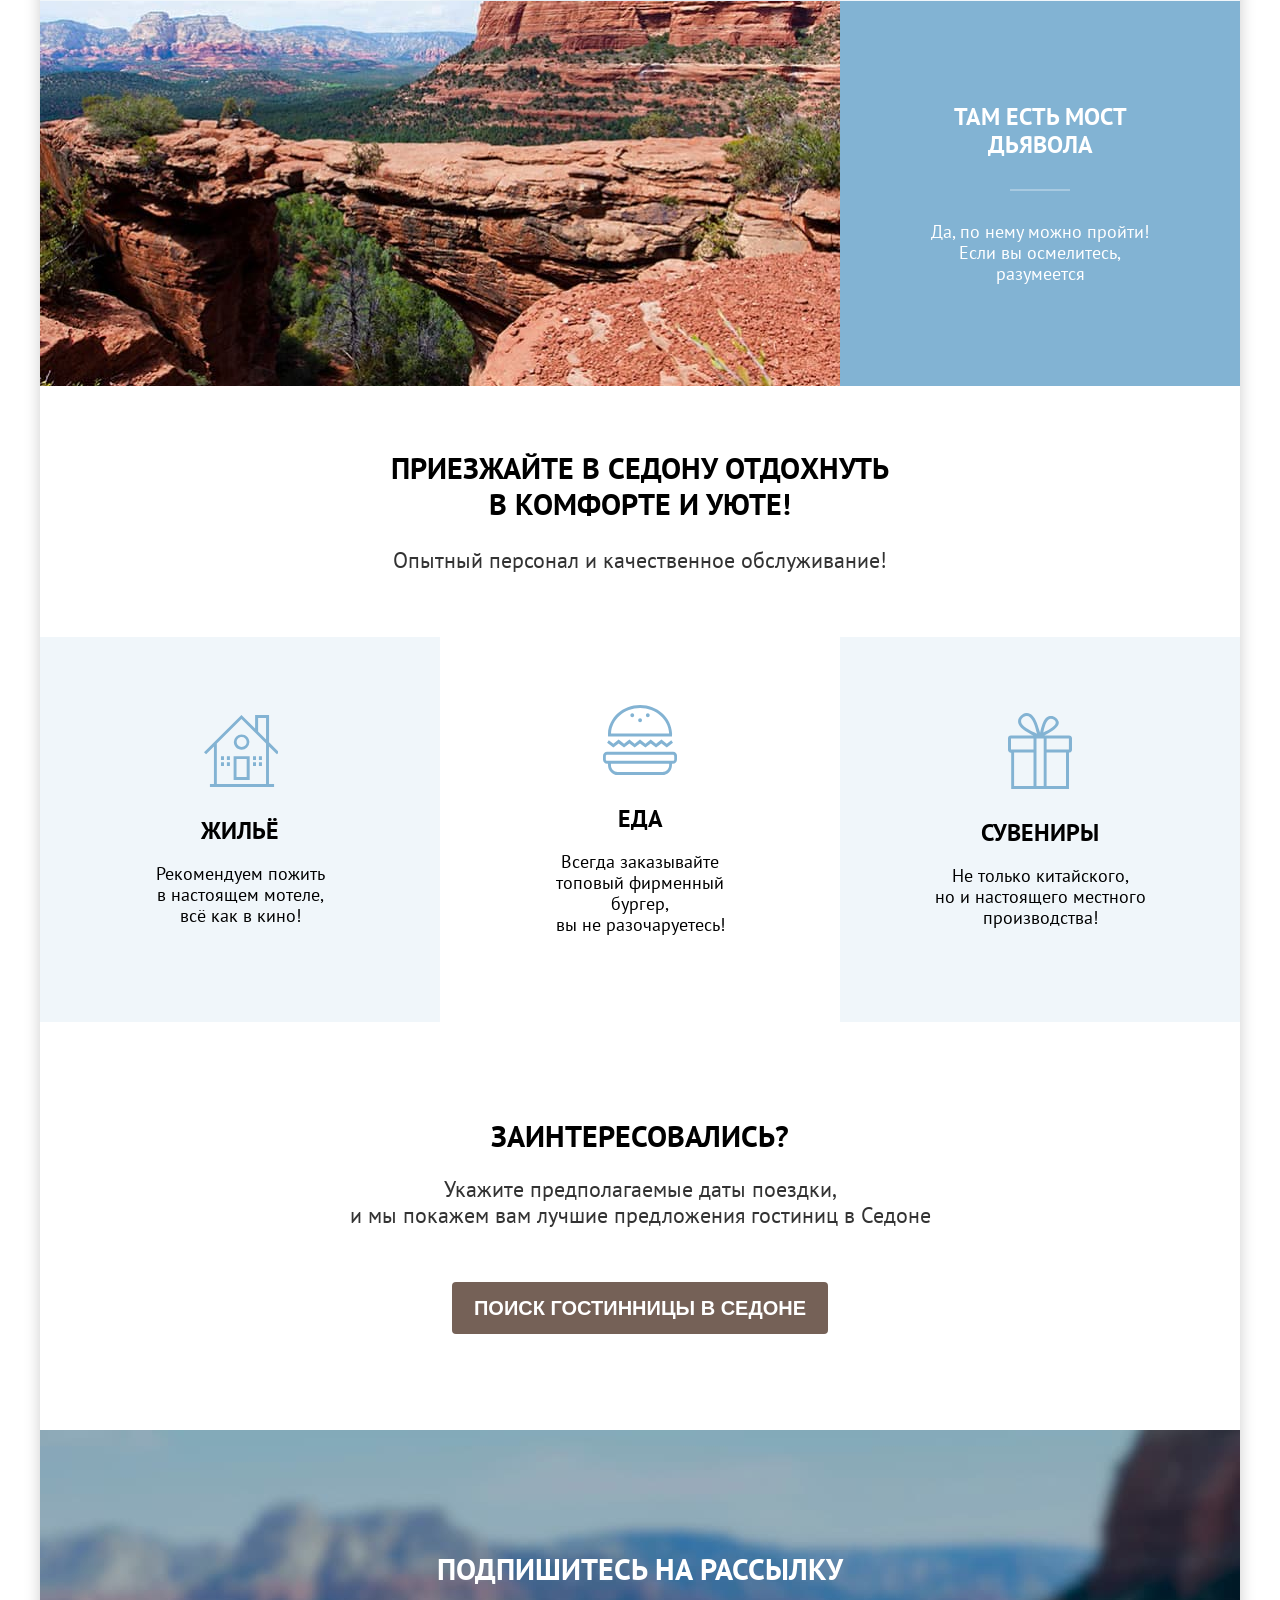
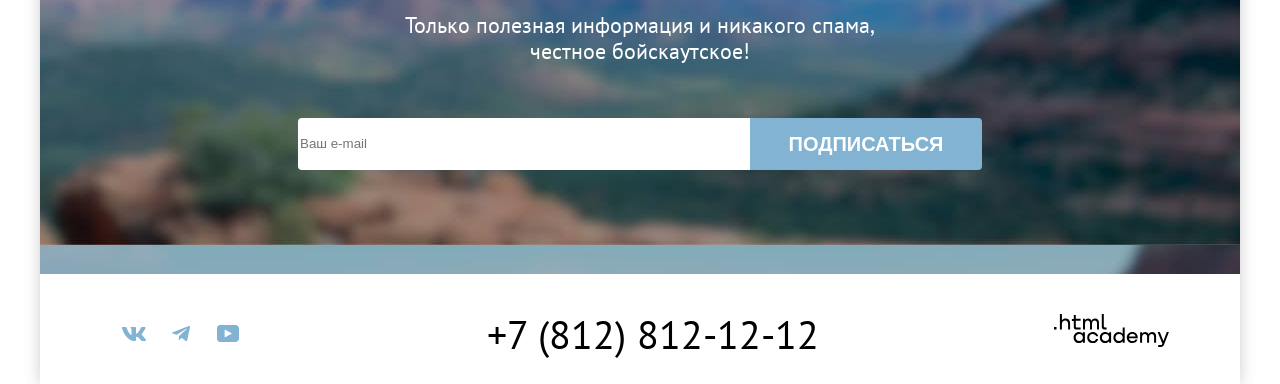
==== commit dfa5df41: "Завершает верстку главной страницы" ====
--- a/index.html
+++ b/index.html
@@ -21,9 +21,10 @@
             <a class="navigation-link" href="catalog.html">Гостиницы</a>
           </li>
         </ul>
-        <ul class="navigation-list navigation-user">
+        <ul class="navigation-user">
           <li class="navigation-item">
             <a class="navigation-link-user" href="search.html">
+              <svg class="navigation-icon" fill="currentColor" focusable="false" aria-hidden="true" xmlns="http://www.w3.org/2000/svg" width="20" height="20" fill="none" viewBox="0 0 20 20"><path fill="#000" d="m19.5 18-3.7-3.67c1-1.3 1.7-2.98 1.7-4.87a8 8 0 0 0-8-7.96c-4.4 0-8 3.68-8 8.06a8 8 0 0 0 12.9 6.26l3.7 3.68zm-10-2.48a6 6 0 0 1-6-5.96 6 6 0 0 1 12 0 6 6 0 0 1-6 5.96"/></svg>
               <span class="visually-hidden">
                 Поиск
               </span>
@@ -31,9 +32,11 @@
           </li>
           <li class="navigation-item">
             <a class="navigation-link-user" href="favorites.html">
+              <svg class="navigation-icon" fill="currentColor" focusable="false" aria-hidden="true" xmlns="http://www.w3.org/2000/svg" width="18" height="17" fill="none" viewBox="0 0 18 17"><path fill="#000" d="M8.9 17a.9.9 0 0 1-.8-.4c-5.4-6.1-6.7-7.5-7-7.9A5.4 5.4 0 0 1 5.5 0C6.8 0 8 .5 9 1.3a5.46 5.46 0 0 1 9 4.1c0 1.3-.5 2.5-1.3 3.4l-7 7.9c-.2.2-.4.3-.8.3m-6-9.5c.3.4 3.5 4 6.1 6.9l6.2-7c.5-.5.7-1.2.7-2 0-1.8-1.5-3.3-3.3-3.3-1 0-2 .5-2.7 1.3-.3.3-.6.4-.9.4s-.6-.2-.8-.4c-.7-.8-1.7-1.3-2.7-1.3-1.8 0-3.3 1.5-3.3 3.3-.1.9.3 1.6.7 2.1q-.15 0 0 0"/></svg>
               <span class="visually-hidden">
                 Избранное
               </span>
+              <span class="count-favorites">12</span>
             </a>
           </li>
           <li class="navigation-item">
@@ -57,6 +60,7 @@
         <ul class="advantages-list">
           <li class="advantages-item">
             <h3 class="advantages-item-title">Настоящий городок</h3>
+            <div class="advantages-line"></div>
             <p class="advantages-item-description">Седона — не аттракцион для туристов, там течёт своя жизнь</p>
           </li>
           <li class="advantages-item advantages-item-photo">
@@ -64,14 +68,17 @@
           </li>
           <li class="advantages-item">
             <h3 class="advantages-item-title">Небольшая площадь</h3>
+            <div class="advantages-line"></div>
             <p class="advantages-item-description">Все достопримечательности находятся очень близко</p>
           </li>
           <li class="advantages-item">
-            <h3 class="advantages-item-title">Красивая дорога</h3>
+            <h3 class="advantages-item-title">Красивая<br> дорога</h3>
+            <div class="advantages-line"></div>
             <p class="advantages-item-description">Ехать в Седону из Лас-Вегаса совсем не скучно!</p>
           </li>
           <li class="advantages-item">
-            <h3 class="advantages-item-title">Мало туристов</h3>
+            <h3 class="advantages-item-title">Мало<br> туристов</h3>
+            <div class="advantages-line"></div>
             <p class="advantages-item-description">Большинство едет в Гранд Каньон и толпится там</p>
           </li>
           <li class="advantages-item advantages-item-photo">
@@ -79,6 +86,7 @@
           </li>
           <li class="advantages-item">
             <h3 class="advantages-item-title">Там есть мост дьявола</h3>
+            <div class="advantages-line"></div>
             <p class="advantages-item-description">Да, по нему можно пройти! Если вы осмелитесь, разумеется</p>
           </li>
         </ul>
@@ -89,23 +97,26 @@
         <p class="quality-description">Опытный персонал и качественное обслуживание!</p>
         <ul class="quality-list">
           <li class="quality-item">
+            <svg class="quality-icon" focusable="false" aria-hidden="true" xmlns="http://www.w3.org/2000/svg" width="75" height="72" fill="none" viewBox="0 0 75 72"><path fill="#83b3d3" d="M30.62 65h16.06V41.2H30.62zm2.91-20.9h10.14v18H33.53z"/><path fill="#83b3d3" d="m73.9 39.3 2.1-2.1-9.94-9.9V0H52.1v13.6L38.45 0 1 37.2l2.1 2.1 7.84-7.8v37.6H6.92V72h64.16v-2.9h-5.12V31.5zM63.04 69.1h-49.2V28.5l24.6-24.4 24.6 24.4zm0-44.7-7.93-7.9V2.9h7.93z"/><path fill="#83b3d3" d="M30.82 27.1c0 4.3 3.51 7.7 7.73 7.7a7.8 7.8 0 0 0 7.83-7.7c0-4.3-3.51-7.7-7.83-7.7a7.7 7.7 0 0 0-7.73 7.7m7.83-5a5 5 0 0 1 5.02 4.9c0 2.7-2.2 4.9-5.02 4.9a5 5 0 0 1-5.02-4.9c0-2.7 2.2-4.9 5.02-4.9M20.98 41.2h-3.01v3.9h3.01zM26.9 41.2h-3v3.9h3zM20.98 47.2h-3.01v3.9h3.01zM26.9 47.2h-3v3.9h3zM53 41.2h-3v3.9h3zM58.93 41.2h-3.01v3.9h3.01zM53 47.2h-3v3.9h3zM58.93 47.2h-3.01v3.9h3.01z"/></svg>
             <h3 class="quality-item-title">Жильё</h3>
-            <p class="quality-item-description">Рекомендуем пожить в настоящем мотеле, всё как в кино!</p>
+            <p class="quality-item-description">Рекомендуем пожить<br> в настоящем мотеле,<br> всё как в кино!</p>
           </li>
           <li class="quality-item">
+            <svg class="quality-icon" focusable="false" aria-hidden="true" xmlns="http://www.w3.org/2000/svg" width="74" height="70" fill="none" viewBox="0 0 74 70"><path fill="#83b3d3" d="M70.08 46.7H4.1C1.81 46.7 0 48.6 0 51v3.5c0 2.4 1.9 4.3 4.11 4.3h.9v1.1c0 5.5 4.31 10.1 9.63 10.1h44.7c5.32 0 9.63-4.5 9.63-10.1v-1.1h.9c2.31 0 4.12-1.9 4.12-4.3V51a4 4 0 0 0-3.91-4.3m-3.91 13.2c0 3.9-3.01 7-6.72 7H14.64c-3.71 0-6.72-3.2-6.72-7v-1.1h58.25zm5.1-5.4c0 .7-.6 1.3-1.2 1.3H4.02c-.7 0-1.2-.6-1.2-1.3V51c0-.7.6-1.3 1.2-1.3h65.97c.7 0 1.2.6 1.2 1.3.1 0 .1 3.5.1 3.5M15.64 38.4l5.41 4.1 5.32-4.1 5.3 4.1L37 38.4l5.42 4.1 5.31-4.1 5.31 4.1 5.42-4.1 5.31 4.1 6.22-4.7-1.7-2.5-4.52 3.4-5.31-4.1-5.42 4.1-5.31-4.1-5.31 4.1-5.42-4.1-5.31 4.1-5.31-4.1-5.32 4.1-5.41-4.1-5.31 4.1-4.52-3.4-1.7 2.5 6.22 4.7zM8.02 31.5h60.95c0-.6.1-1.2.1-1.9v-1.2C68.37 12.7 54.34 0 37.1 0 19.75 0 5.71 12.7 5.01 28.5v1.2c0 .6 0 1.2.1 1.8zM37.09 3c15.64 0 28.47 11.3 29.08 25.5H8.02C8.62 14.4 21.45 3 37.09 3"/><path fill="#83b3d3" d="M37.1 17.3c1.05 0 1.9-.9 1.9-2s-.85-2-1.9-2c-1.06 0-1.91.9-1.91 2s.85 2 1.9 2M29.27 12.2c1.06 0 1.9-.9 1.9-2s-.84-2-1.9-2c-1.05 0-1.9.9-1.9 2s.85 2 1.9 2M44.81 12.2c1.05 0 1.9-.9 1.9-2s-.85-2-1.9-2-1.9.9-1.9 2 .85 2 1.9 2"/></svg>
             <h3 class="quality-item-title">Еда</h3>
-            <p class="quality-item-description">Всегда заказывайте топовый фирменный бургер, вы не разочаруетесь!</p>
+            <p class="quality-item-description">Всегда заказывайте<br> топовый фирменный бургер,<br> вы не разочаруетесь!</p>
           </li>
           <li class="quality-item">
+            <svg class="quality-icon" focusable="false" aria-hidden="true" xmlns="http://www.w3.org/2000/svg" width="64" height="76" fill="none" viewBox="0 0 64 76"><path fill="#83b3d3" d="M61.1 22.46H36.3c13.8-6.9 14.9-11.3 14.4-13.7-1.2-4.01-5.7-7.01-10-5.41-5.6 2.1-7.1 10.4-8.6 16.41-2-6.1-3.8-13.8-8.2-17.71-1.3-1.1-3.1-2.3-5.8-2-4 .4-9.8 5.4-7.5 11 2.3 5.4 9.7 8.81 14.6 11.51H2.9a2.9 2.9 0 0 0-2.9 2.9v11.31c0 1.6 1.3 2.9 2.9 2.9h.3V76H61V39.57h.1c1.6 0 2.9-1.3 2.9-2.9v-11.3c0-1.6-1.3-2.9-2.9-2.9M42.4 5.86c2.1-.3 5 1.3 5.3 3.2.4 2.8-3.4 5.3-5.1 6.4-2.5 1.7-4.9 2.6-7.3 4.1.9-3.7 2.5-13 7.1-13.7m-22.9 10c-2.2-1.5-6.5-4.4-6.4-7.8.1-3.61 5.7-6.61 8.8-3.91 3.9 3.4 5.7 11.1 7.1 16.61-3.2-1.5-6.3-2.8-9.5-4.9m6 57.14H6.1V39.57h19.4zm0-36.53H3v-11h22.5zm10.2 0V73h-7.2V25.57h7.2zM58 73H38.6V39.57H58zm2.9-36.53H38.6v-11h22.3z"/></svg>
             <h3 class="quality-item-title">Сувениры</h3>
-            <p class="quality-item-description">Не только китайского, но и настоящего местного производства!</p>
+            <p class="quality-item-description">Не только китайского,<br> но и настоящего местного<br> производства!</p>
           </li>
         </ul>
       </section>
 
       <section class="hotel-search">
         <h2 class="hotel-search-title">Заинтересовались?</h2>
-        <p class="hotel-search-description">Укажите предполагаемые даты поездки, и мы покажем вам лучшие предложения гостиниц в Седоне</p>
+        <p class="hotel-search-description">Укажите предполагаемые даты поездки,<br> и мы покажем вам лучшие предложения гостиниц в Седоне</p>
         <button class="button hotel-search-button" type="button">Поиск гостинницы в Седоне</button>
       </section>
 
@@ -116,7 +127,7 @@
           <label for="newsletter-email">
             <span class="visually-hidden">Ваш email</span>
           </label>
-          <input type="email" id="newsletter-email" name="newsletter-email" placeholder="Ваш e-mail">
+          <input class="newsletter-email-input" type="email" id="newsletter-email" name="newsletter-email" placeholder="Ваш e-mail">
           <button class="button submit-button" type="submit">Подписаться</button>
         </form>
       </section>
@@ -130,16 +141,19 @@
         <ul class="footer-social-list">
           <li class="footer-social-item">
             <a class="footer-social-link" href="https://vk.com/htmlacademy">
+              <svg aria-hidden="true" focusable="false" xmlns="http://www.w3.org/2000/svg" width="24" height="14" fill="none" viewBox="0 0 24 14"><path fill="#83b3d3" fill-rule="evenodd" d="M23.45.95c.17-.55 0-.95-.8-.95h-2.62c-.67 0-.98.35-1.14.73 0 0-1.34 3.2-3.23 5.27-.61.6-.89.8-1.22.8-.17 0-.42-.2-.42-.74V.95c0-.66-.18-.95-.74-.95H9.15c-.42 0-.67.3-.67.6 0 .61.95.76 1.05 2.5v3.8c0 .84-.16.99-.5.99-.88 0-3.05-3.21-4.33-6.89-.25-.71-.5-1-1.17-1H.9C.15 0 0 .35 0 .73c0 .68.89 4.07 4.14 8.55C6.32 12.34 9.38 14 12.16 14c1.67 0 1.88-.37 1.88-1v-2.32c0-.73.16-.88.69-.88.38 0 1.05.2 2.61 1.67C19.11 13.22 19.4 14 20.41 14h2.62c.75 0 1.13-.37.91-1.1-.24-.72-1.09-1.77-2.21-3.02-.62-.7-1.53-1.47-1.81-1.86-.4-.49-.28-.7 0-1.14 0 0 3.2-4.43 3.53-5.93" clip-rule="evenodd"/></svg>
               <span class="visually-hidden">ВК</span>
             </a>
           </li>
           <li class="footer-social-item">
             <a class="footer-social-link" href="https://t.me/htmlacademy">
+              <svg aria-hidden="true" focusable="false" xmlns="http://www.w3.org/2000/svg" width="18" height="16" fill="none" viewBox="0 0 18 16"><path fill="#83b3d3" d="M16.79.1.84 6.25c-1.09.43-1.08 1.04-.2 1.31l4.1 1.28 9.47-5.98c.44-.27.85-.12.52.18L7.05 9.96l-.28 4.22c.41 0 .6-.19.83-.41l1.99-1.93 4.13 3.05c.77.42 1.31.2 1.5-.7l2.72-12.8c.28-1.12-.43-1.62-1.16-1.3"/></svg>
               <span class="visually-hidden">Телеграм</span>
             </a>
           </li>
           <li class="footer-social-item">
             <a class="footer-social-link" href="https://www.youtube.com/user/htmlacademyru">
+              <svg aria-hidden="true" focusable="false" xmlns="http://www.w3.org/2000/svg" width="22" height="17" fill="none" viewBox="0 0 22 17"><path fill="#83b3d3" d="M18.6 0H3.18C1.31 0 0 1.6 0 3.4v10.1C0 15.4 1.31 17 3.17 17h15.66c1.64 0 3.17-1.6 3.17-3.4V3.4C21.78 1.6 20.47 0 18.6 0M7.67 12.54V4.46L15 8.5z"/></svg>
               <span class="visually-hidden">Youtube</span>
             </a>
           </li>
@@ -156,6 +170,7 @@
             <span class="visually-hidden">Переход на страницу HTML Academy</span>
             <img src="images/logo-html-academy.svg" width="115" height="33" alt="Логотип HTML Academy" />
           </a>
+        </p>
       </section>
       </div>
     </footer>
--- a/styles/styles.css
+++ b/styles/styles.css
@@ -14,6 +14,12 @@
   font-display: swap;
 }
 
+*,
+*::before,
+*::after {
+  box-sizing: border-box;
+}
+
 html {
   height: 100%;
 }
@@ -29,6 +35,7 @@
   flex-direction: column;
   width: 1200px;
   margin: 0 auto;
+  box-shadow: 0 0 15px rgba(0, 0, 0, 0.2);
 }
 
 .visually-hidden {
@@ -42,7 +49,7 @@
   overflow: hidden;
 }
 
-ul {
+ul, li {
   margin: 0;
   padding: 0;
   list-style-type: none;
@@ -58,45 +65,63 @@
   margin: 0 auto;
   padding: 0;
 }
+
 .navigation {
   display: flex;
   width: 1200px;
+  min-height: 64px;
   margin: 0 auto;
+  padding: 0;
+  justify-content: flex-start;
 }
 
 .navigation-logo {
+  display: block;
+  margin: 0;
   margin-left: 70px;
   margin-right: 30px;
   z-index: 1;
+  padding: 0;
+}
+
+.navigation-logo img {
+  display: block;
+}
+
+.navigation-item {
+  position: relative;
+  margin: 0;
+  height: 64px;
+  display: block;
 }
 
 .navigation-list {
   display: flex;
   flex-wrap: wrap;
   width: 339px;
-  margin-right: 285px;
+  margin-left: 0;
   padding: 0;
   margin: 0;
   min-height: 64px;
 }
 
 .navigation-link {
-  display: block;
-  padding: 20px 16px;
-  margin: 0;
-  outline: 2px solid gray;
+  display: inline-block;
+  margin: 20px 16px;
+  padding-bottom: 19px;
 }
 
 .navigation-user {
-  margin-right: 0;
+  display: flex;
+  width: 268px;
+  margin-right: 70px;
+  margin-left: 284px;
 }
 
 .navigation-link-user {
-  display: block;
-  padding: 22px 12px;
+  display: flex;
   min-width: 20px;
   min-height: 20px;
-  outline: 2px solid gray;
 }
 
 .navigation-link,
@@ -106,6 +131,43 @@
   font-weight: 700;
   color: #000;
   text-decoration: none;
+  position: relative;
+}
+
+.navigation-user .navigation-item:not(:last-child) {
+  padding: 20px 12px;
+}
+
+.navigation-icon {
+  position: absolute;
+  top: 0;
+  bottom: 0;
+  left: 0;
+  right: 0;
+  margin: auto;
+}
+
+.count-favorites {
+  position: absolute;
+  left: 9px;
+  top: -10px;
+  font-weight: 400;
+  font-size: 10px;
+  line-height: 10px;
+  text-align: center;
+  color: #fff;
+  background-color: #7db54f;
+  border-radius: 50%;
+  width: 20px;
+  height: 20px;
+  display: flex;
+  justify-content: center;
+  align-items: center;
+}
+
+.navigation-link-current {
+  /* display: inline-block; */
+  border-bottom: 2px solid #756257;
 }
 
 .button {
@@ -116,6 +178,8 @@
   border-radius: 4px;
   border: none;
   outline: none;
+  margin: 0;
+  padding: 0;
 }
 
 button.navigation-link-user {
@@ -123,6 +187,10 @@
   background-color: #756157;
   width: 160px;
   height: 36px;
+  display: flex;
+  justify-content: center;
+  align-items: center;
+  margin: 14px 0 14px 20px
 }
 
 .hotel-search-button {
@@ -134,6 +202,18 @@
   line-height: 36px;
 }
 
+.newsletter-form {
+  display: flex;
+  justify-content: center;
+}
+
+.newsletter-email-input {
+  width: 452px;
+  height: 52px;
+  border-radius: 4px 0 0 4px;
+  border: none;
+}
+
 .submit-button {
   color: #fff;
   background-color: #82b3d3;
@@ -141,6 +221,7 @@
   line-height: 36px;
   width: 232px;
   height: 52px;
+  border-radius: 0 4px 4px 0;
 }
 
 .apply-filter-button {
@@ -189,10 +270,13 @@
 }
 
 .button-rating {
+  box-sizing: border-box;
   background-color: #f2f2f2;
   width: 140px;
   height: 36px;
   font-weight: 400;
+  text-align: center;
+  padding-top: 9px;
 }
 
 .page-container {
@@ -206,6 +290,7 @@
   background-image: url(../images/hero.jpg);
   background-repeat: no-repeat;
   background-size: 100%;
+  margin-top: -6px;
   margin-bottom: 69px;
 }
 
@@ -287,6 +372,10 @@
   text-transform: uppercase;
 }
 
+.hotel-search-title {
+  margin-bottom: 20px;
+}
+
 .advantages-description {
   margin-bottom: 90px;
 }
@@ -301,18 +390,43 @@
   color: #333;
 }
 
+.hotel-search-description {
+  margin-bottom: 54px;
+}
+
+.advantages-item:not(.advantages-item-photo),
+.quality-item {
+  padding: 0 85px;
+}
+
 .advantages-item-title,
 .quality-item-title {
   font-size: 24px;
   line-height: 28px;
   font-weight: 700;
   text-transform: uppercase;
+  margin: 0;
+}
+
+.advantages-line {
+  width: 60px;
+  height: 0;
+  border-bottom: 2px solid;
+  opacity: 0.3;
+  align-self: center;
+  margin: 30px auto;
+}
+
+.hotel-card-image {
+  object-fit: contain;
 }
 
 .hotel-card-title {
   font-size: 24px;
   line-height: 28px;
   font-weight: 700;
+  margin: 0;
+  padding: 0;
 }
 
 .hotel-card-link {
@@ -331,6 +445,10 @@
   color: #333;
 }
 
+.advantages-item-description {
+  margin: 0;
+}
+
 .advantages-list {
   margin: 0;
   padding: 0;
@@ -345,7 +463,6 @@
   display: flex;
   flex-direction: column;
   justify-content: center;
-  outline: 2px solid gray;
 }
 
 .advantages-item-photo {
@@ -381,7 +498,6 @@
   margin: 0 0 96px;
   padding: 0;
   align-items: center;
-  outline: 2px solid gray;
 }
 
 .quality-item {
@@ -390,6 +506,11 @@
   display: flex;
   flex-direction: column;
   justify-content: center;
+  align-items: center;
+}
+
+.quality-icon {
+  margin-bottom: 30px;
 }
 
 .quality-description {
@@ -398,7 +519,7 @@
 
 .hotel-list {
   display: grid;
-  grid-template-columns: 1fr 1fr 1fr;
+  grid-template-columns: repeat(3, 340px);
   width: 1060px;
   margin: 0 70px 40px;
   gap: 20px;
@@ -410,6 +531,25 @@
   border: 1px solid #e6e6e6;
   border-radius: 4px;
   box-sizing: border-box;
+  padding: 20px;
+  display: grid;
+  grid-template-columns: 140px 140px;
+  grid-template-rows: 212px auto auto auto auto;
+  row-gap: 16px;
+  column-gap: 20px;
+}
+
+.hotel-card-link {
+  display: block;
+  grid-column: 1/ -1;
+}
+
+.hotel-card-type {
+  grid-row: 3/4;
+}
+
+.hotel-card-price {
+  text-align: right;
 }
 
 .pagination {
@@ -425,7 +565,6 @@
 .newsletter-index {
   color: #FFF;
   text-align: center;
-  margin-bottom: 104px;
   background-image: url(../images/subscribe.jpg);
   box-sizing: border-box;
   padding-top: 96px;
@@ -434,11 +573,13 @@
 
 .newsletter-index .newsletter-description {
   color: #FFF;
+  margin-bottom: 54px;
+  padding: 0 362.5px;
 }
 
 .newsletter {
   text-align: center;
-  margin-bottom: 104px;;
+  margin-bottom: 40px;
 }
 
 .hotel-search-button,
@@ -449,12 +590,16 @@
 }
 
 .footer-contacts-address-phone {
+  display: block;
+  text-align: center;
+  width: 720px;
   font-size: 40px;
   line-height: 40px;
   text-decoration: none;
   color: #000;
   font-style: normal;
   text-transform: uppercase;
+  margin: 0 41.5px;
 }
 
 .catalog-filter-title {
@@ -489,25 +634,44 @@
   background-color: transparent;
 }
 
+.page-footer {
+  display: flex;
+  width: 1200px;
+  margin: 0 auto;
+  padding: 0;
+  flex-direction: row;
+}
+
+.footer-social-list {
+  margin: 0;
+  padding: 0;
+  display: flex;
+  flex-wrap: wrap;
+}
+
+.about-text {
+  margin: 0;
+  padding: 0;
+}
+
 .page-footer-container {
-  display: flex;
-  width: 1200px;
-  margin: 0 70px;
-  padding: 0;
-  flex-direction: row;
-}
-
-.footer-social-list {
-  margin: 0;
-  padding: 0;
-  display: flex;
-  flex-wrap: wrap;
+  margin: 0 70px 30px;
+  display: flex;
 }
 
 .footer-social-item {
   width: 47px;
   height: 40px;
-  outline: 2px solid gray;
+  position: relative;
+}
+
+.footer-social-item svg {
+  position: absolute;
+  margin: auto;
+  top: 0;
+  right: 0;
+  bottom: 0;
+  left: 0;
 }
 
 .catalog-hotels {
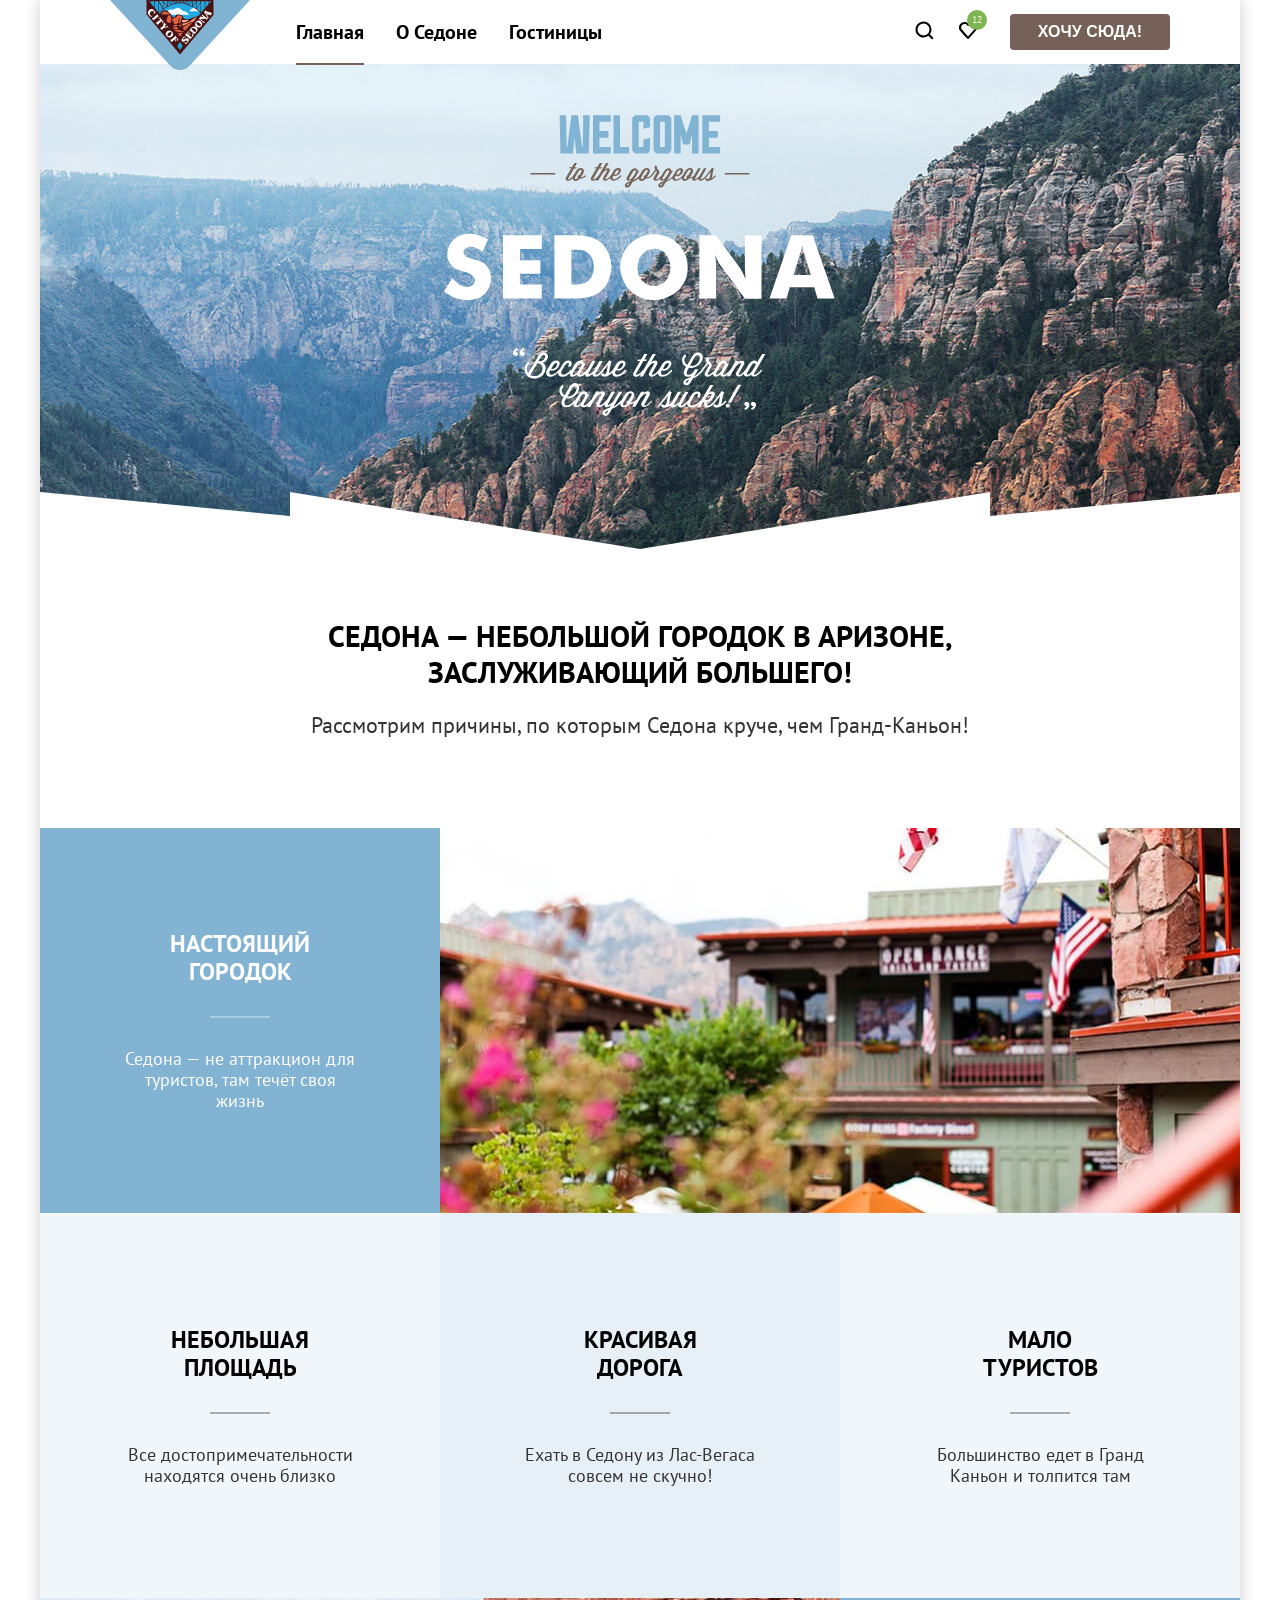
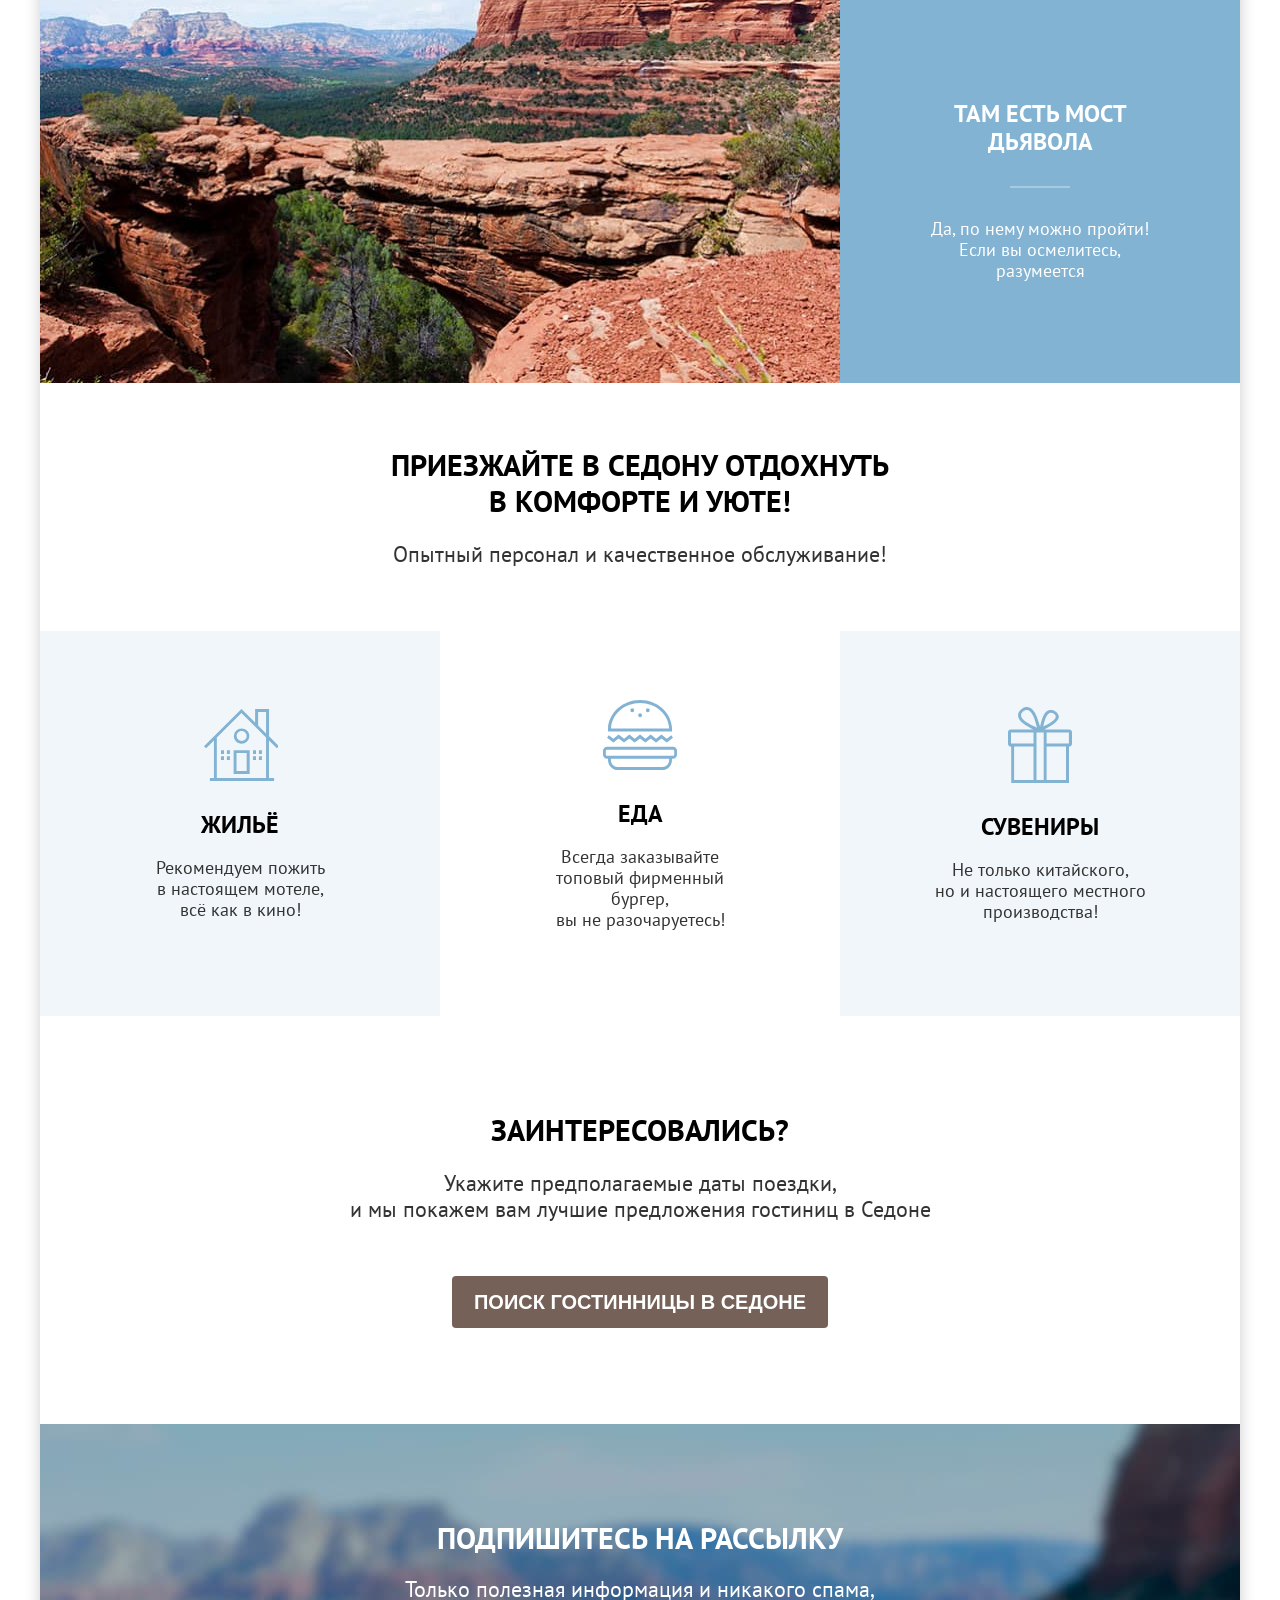
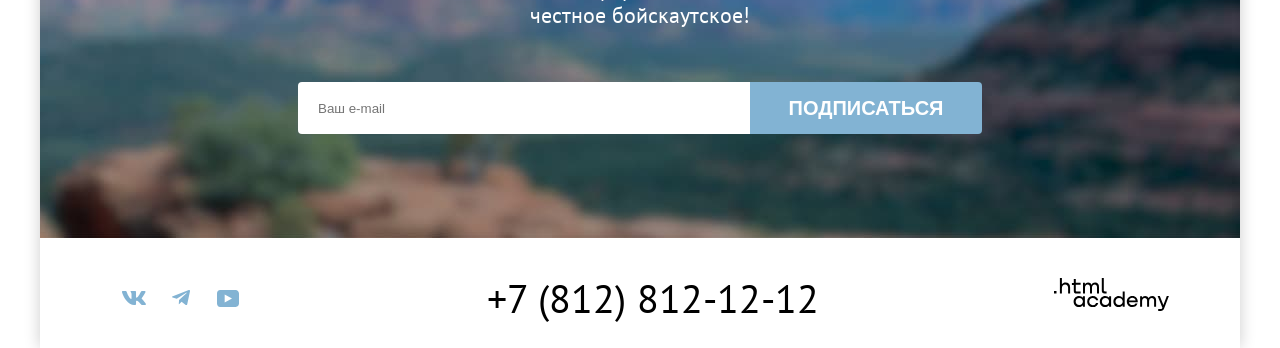
==== commit a53e4fd0: "Форматирует файлы" ====
--- a/index.html
+++ b/index.html
@@ -1,14 +1,15 @@
 <!DOCTYPE html>
 <html lang="ru">
-    <meta charset="utf-8">
-    <title>Седона - туристический городок в Аризоне</title>
-    <link rel="stylesheet" href="styles/styles.css" />
+  <meta charset="utf-8">
+  <title>Седона - туристический городок в Аризоне</title>
+  <link rel="stylesheet" href="styles/styles.css" />
   </head>
+
   <body>
     <header class="page-header">
       <nav class="navigation">
         <a class="navigation-logo" href="index.html">
-              <img src="images/logo-sedona.svg" width="140" height="70" alt="Логотип города Седона" />
+          <img src="images/logo-sedona.svg" width="140" height="70" alt="Логотип города Седона" />
         </a>
         <ul class="navigation-list">
           <li class="navigation-item">
@@ -24,7 +25,11 @@
         <ul class="navigation-user">
           <li class="navigation-item">
             <a class="navigation-link-user" href="search.html">
-              <svg class="navigation-icon" fill="currentColor" focusable="false" aria-hidden="true" xmlns="http://www.w3.org/2000/svg" width="20" height="20" fill="none" viewBox="0 0 20 20"><path fill="#000" d="m19.5 18-3.7-3.67c1-1.3 1.7-2.98 1.7-4.87a8 8 0 0 0-8-7.96c-4.4 0-8 3.68-8 8.06a8 8 0 0 0 12.9 6.26l3.7 3.68zm-10-2.48a6 6 0 0 1-6-5.96 6 6 0 0 1 12 0 6 6 0 0 1-6 5.96"/></svg>
+              <svg class="navigation-icon" fill="currentColor" focusable="false" aria-hidden="true"
+                xmlns="http://www.w3.org/2000/svg" width="20" height="20" viewBox="0 0 20 20">
+                <path fill="#000"
+                  d="m19.5 18-3.7-3.67c1-1.3 1.7-2.98 1.7-4.87a8 8 0 0 0-8-7.96c-4.4 0-8 3.68-8 8.06a8 8 0 0 0 12.9 6.26l3.7 3.68zm-10-2.48a6 6 0 0 1-6-5.96 6 6 0 0 1 12 0 6 6 0 0 1-6 5.96" />
+              </svg>
               <span class="visually-hidden">
                 Поиск
               </span>
@@ -32,7 +37,11 @@
           </li>
           <li class="navigation-item">
             <a class="navigation-link-user" href="favorites.html">
-              <svg class="navigation-icon" fill="currentColor" focusable="false" aria-hidden="true" xmlns="http://www.w3.org/2000/svg" width="18" height="17" fill="none" viewBox="0 0 18 17"><path fill="#000" d="M8.9 17a.9.9 0 0 1-.8-.4c-5.4-6.1-6.7-7.5-7-7.9A5.4 5.4 0 0 1 5.5 0C6.8 0 8 .5 9 1.3a5.46 5.46 0 0 1 9 4.1c0 1.3-.5 2.5-1.3 3.4l-7 7.9c-.2.2-.4.3-.8.3m-6-9.5c.3.4 3.5 4 6.1 6.9l6.2-7c.5-.5.7-1.2.7-2 0-1.8-1.5-3.3-3.3-3.3-1 0-2 .5-2.7 1.3-.3.3-.6.4-.9.4s-.6-.2-.8-.4c-.7-.8-1.7-1.3-2.7-1.3-1.8 0-3.3 1.5-3.3 3.3-.1.9.3 1.6.7 2.1q-.15 0 0 0"/></svg>
+              <svg class="navigation-icon" fill="currentColor" focusable="false" aria-hidden="true"
+                xmlns="http://www.w3.org/2000/svg" width="18" height="17" viewBox="0 0 18 17">
+                <path fill="#000"
+                  d="M8.9 17a.9.9 0 0 1-.8-.4c-5.4-6.1-6.7-7.5-7-7.9A5.4 5.4 0 0 1 5.5 0C6.8 0 8 .5 9 1.3a5.46 5.46 0 0 1 9 4.1c0 1.3-.5 2.5-1.3 3.4l-7 7.9c-.2.2-.4.3-.8.3m-6-9.5c.3.4 3.5 4 6.1 6.9l6.2-7c.5-.5.7-1.2.7-2 0-1.8-1.5-3.3-3.3-3.3-1 0-2 .5-2.7 1.3-.3.3-.6.4-.9.4s-.6-.2-.8-.4c-.7-.8-1.7-1.3-2.7-1.3-1.8 0-3.3 1.5-3.3 3.3-.1.9.3 1.6.7 2.1q-.15 0 0 0" />
+              </svg>
               <span class="visually-hidden">
                 Избранное
               </span>
@@ -48,116 +57,150 @@
 
     <main class="main-index main-container">
       <div class="page-container">
-      <section class="hero">
-        <h1 class="visually-hidden">Добро пожаловать в Седону</h1>
-        <img class="welcome" src="images/welcome.svg" width="458" height="352" alt="Приветствие">
-      </section>
-
-      <section class="advantages">
-        <h2 class="advantages-title">Седона — небольшой городок в Аризоне, <br />
-заслуживающий большего!</h2>
-        <p class="advantages-description">Рассмотрим причины, по которым Седона круче, чем Гранд-Каньон!</p>
-        <ul class="advantages-list">
-          <li class="advantages-item">
-            <h3 class="advantages-item-title">Настоящий городок</h3>
-            <div class="advantages-line"></div>
-            <p class="advantages-item-description">Седона — не аттракцион для туристов, там течёт своя жизнь</p>
-          </li>
-          <li class="advantages-item advantages-item-photo">
-            <img src="images/photo-1.jpg" width="800" height="385" alt="Вид на здания Седоны" />
-          </li>
-          <li class="advantages-item">
-            <h3 class="advantages-item-title">Небольшая площадь</h3>
-            <div class="advantages-line"></div>
-            <p class="advantages-item-description">Все достопримечательности находятся очень близко</p>
-          </li>
-          <li class="advantages-item">
-            <h3 class="advantages-item-title">Красивая<br> дорога</h3>
-            <div class="advantages-line"></div>
-            <p class="advantages-item-description">Ехать в Седону из Лас-Вегаса совсем не скучно!</p>
-          </li>
-          <li class="advantages-item">
-            <h3 class="advantages-item-title">Мало<br> туристов</h3>
-            <div class="advantages-line"></div>
-            <p class="advantages-item-description">Большинство едет в Гранд Каньон и толпится там</p>
-          </li>
-          <li class="advantages-item advantages-item-photo">
-            <img src="images/photo-2.jpg" width="800" height="385" alt="Вид на ландшафт Седоны" />
-          </li>
-          <li class="advantages-item">
-            <h3 class="advantages-item-title">Там есть мост дьявола</h3>
-            <div class="advantages-line"></div>
-            <p class="advantages-item-description">Да, по нему можно пройти! Если вы осмелитесь, разумеется</p>
-          </li>
-        </ul>
-      </section>
-
-      <section class="quality">
-        <h2 class="quality-title">Приезжайте в Седону отдохнуть<br> в комфорте и уюте!</h2>
-        <p class="quality-description">Опытный персонал и качественное обслуживание!</p>
-        <ul class="quality-list">
-          <li class="quality-item">
-            <svg class="quality-icon" focusable="false" aria-hidden="true" xmlns="http://www.w3.org/2000/svg" width="75" height="72" fill="none" viewBox="0 0 75 72"><path fill="#83b3d3" d="M30.62 65h16.06V41.2H30.62zm2.91-20.9h10.14v18H33.53z"/><path fill="#83b3d3" d="m73.9 39.3 2.1-2.1-9.94-9.9V0H52.1v13.6L38.45 0 1 37.2l2.1 2.1 7.84-7.8v37.6H6.92V72h64.16v-2.9h-5.12V31.5zM63.04 69.1h-49.2V28.5l24.6-24.4 24.6 24.4zm0-44.7-7.93-7.9V2.9h7.93z"/><path fill="#83b3d3" d="M30.82 27.1c0 4.3 3.51 7.7 7.73 7.7a7.8 7.8 0 0 0 7.83-7.7c0-4.3-3.51-7.7-7.83-7.7a7.7 7.7 0 0 0-7.73 7.7m7.83-5a5 5 0 0 1 5.02 4.9c0 2.7-2.2 4.9-5.02 4.9a5 5 0 0 1-5.02-4.9c0-2.7 2.2-4.9 5.02-4.9M20.98 41.2h-3.01v3.9h3.01zM26.9 41.2h-3v3.9h3zM20.98 47.2h-3.01v3.9h3.01zM26.9 47.2h-3v3.9h3zM53 41.2h-3v3.9h3zM58.93 41.2h-3.01v3.9h3.01zM53 47.2h-3v3.9h3zM58.93 47.2h-3.01v3.9h3.01z"/></svg>
-            <h3 class="quality-item-title">Жильё</h3>
-            <p class="quality-item-description">Рекомендуем пожить<br> в настоящем мотеле,<br> всё как в кино!</p>
-          </li>
-          <li class="quality-item">
-            <svg class="quality-icon" focusable="false" aria-hidden="true" xmlns="http://www.w3.org/2000/svg" width="74" height="70" fill="none" viewBox="0 0 74 70"><path fill="#83b3d3" d="M70.08 46.7H4.1C1.81 46.7 0 48.6 0 51v3.5c0 2.4 1.9 4.3 4.11 4.3h.9v1.1c0 5.5 4.31 10.1 9.63 10.1h44.7c5.32 0 9.63-4.5 9.63-10.1v-1.1h.9c2.31 0 4.12-1.9 4.12-4.3V51a4 4 0 0 0-3.91-4.3m-3.91 13.2c0 3.9-3.01 7-6.72 7H14.64c-3.71 0-6.72-3.2-6.72-7v-1.1h58.25zm5.1-5.4c0 .7-.6 1.3-1.2 1.3H4.02c-.7 0-1.2-.6-1.2-1.3V51c0-.7.6-1.3 1.2-1.3h65.97c.7 0 1.2.6 1.2 1.3.1 0 .1 3.5.1 3.5M15.64 38.4l5.41 4.1 5.32-4.1 5.3 4.1L37 38.4l5.42 4.1 5.31-4.1 5.31 4.1 5.42-4.1 5.31 4.1 6.22-4.7-1.7-2.5-4.52 3.4-5.31-4.1-5.42 4.1-5.31-4.1-5.31 4.1-5.42-4.1-5.31 4.1-5.31-4.1-5.32 4.1-5.41-4.1-5.31 4.1-4.52-3.4-1.7 2.5 6.22 4.7zM8.02 31.5h60.95c0-.6.1-1.2.1-1.9v-1.2C68.37 12.7 54.34 0 37.1 0 19.75 0 5.71 12.7 5.01 28.5v1.2c0 .6 0 1.2.1 1.8zM37.09 3c15.64 0 28.47 11.3 29.08 25.5H8.02C8.62 14.4 21.45 3 37.09 3"/><path fill="#83b3d3" d="M37.1 17.3c1.05 0 1.9-.9 1.9-2s-.85-2-1.9-2c-1.06 0-1.91.9-1.91 2s.85 2 1.9 2M29.27 12.2c1.06 0 1.9-.9 1.9-2s-.84-2-1.9-2c-1.05 0-1.9.9-1.9 2s.85 2 1.9 2M44.81 12.2c1.05 0 1.9-.9 1.9-2s-.85-2-1.9-2-1.9.9-1.9 2 .85 2 1.9 2"/></svg>
-            <h3 class="quality-item-title">Еда</h3>
-            <p class="quality-item-description">Всегда заказывайте<br> топовый фирменный бургер,<br> вы не разочаруетесь!</p>
-          </li>
-          <li class="quality-item">
-            <svg class="quality-icon" focusable="false" aria-hidden="true" xmlns="http://www.w3.org/2000/svg" width="64" height="76" fill="none" viewBox="0 0 64 76"><path fill="#83b3d3" d="M61.1 22.46H36.3c13.8-6.9 14.9-11.3 14.4-13.7-1.2-4.01-5.7-7.01-10-5.41-5.6 2.1-7.1 10.4-8.6 16.41-2-6.1-3.8-13.8-8.2-17.71-1.3-1.1-3.1-2.3-5.8-2-4 .4-9.8 5.4-7.5 11 2.3 5.4 9.7 8.81 14.6 11.51H2.9a2.9 2.9 0 0 0-2.9 2.9v11.31c0 1.6 1.3 2.9 2.9 2.9h.3V76H61V39.57h.1c1.6 0 2.9-1.3 2.9-2.9v-11.3c0-1.6-1.3-2.9-2.9-2.9M42.4 5.86c2.1-.3 5 1.3 5.3 3.2.4 2.8-3.4 5.3-5.1 6.4-2.5 1.7-4.9 2.6-7.3 4.1.9-3.7 2.5-13 7.1-13.7m-22.9 10c-2.2-1.5-6.5-4.4-6.4-7.8.1-3.61 5.7-6.61 8.8-3.91 3.9 3.4 5.7 11.1 7.1 16.61-3.2-1.5-6.3-2.8-9.5-4.9m6 57.14H6.1V39.57h19.4zm0-36.53H3v-11h22.5zm10.2 0V73h-7.2V25.57h7.2zM58 73H38.6V39.57H58zm2.9-36.53H38.6v-11h22.3z"/></svg>
-            <h3 class="quality-item-title">Сувениры</h3>
-            <p class="quality-item-description">Не только китайского,<br> но и настоящего местного<br> производства!</p>
-          </li>
-        </ul>
-      </section>
-
-      <section class="hotel-search">
-        <h2 class="hotel-search-title">Заинтересовались?</h2>
-        <p class="hotel-search-description">Укажите предполагаемые даты поездки,<br> и мы покажем вам лучшие предложения гостиниц в Седоне</p>
-        <button class="button hotel-search-button" type="button">Поиск гостинницы в Седоне</button>
-      </section>
-
-      <section class="newsletter newsletter-index">
-        <h2 class="newsletter-title">Подпишитесь на рассылку</h2>
-        <p class="newsletter-description">Только полезная информация и никакого спама, честное бойскаутское!</p>
-        <form class="newsletter-form" action="https://echo.htmlacademy.ru/" method="post">
-          <label for="newsletter-email">
-            <span class="visually-hidden">Ваш email</span>
-          </label>
-          <input class="newsletter-email-input" type="email" id="newsletter-email" name="newsletter-email" placeholder="Ваш e-mail">
-          <button class="button submit-button" type="submit">Подписаться</button>
-        </form>
-      </section>
+        <section class="hero">
+          <h1 class="visually-hidden">Добро пожаловать в Седону</h1>
+          <img class="welcome" src="images/welcome.svg" width="458" height="352" alt="Приветствие">
+        </section>
+
+        <section class="advantages">
+          <h2 class="advantages-title">Седона — небольшой городок в Аризоне, <br />
+            заслуживающий большего!</h2>
+          <p class="advantages-description">Рассмотрим причины, по которым Седона круче, чем Гранд-Каньон!</p>
+          <ul class="advantages-list">
+            <li class="advantages-item">
+              <h3 class="advantages-item-title">Настоящий городок</h3>
+              <div class="advantages-line"></div>
+              <p class="advantages-item-description">Седона — не аттракцион для туристов, там течёт своя жизнь</p>
+            </li>
+            <li class="advantages-item advantages-item-photo">
+              <img src="images/photo-1.jpg" width="800" height="385" alt="Вид на здания Седоны" />
+            </li>
+            <li class="advantages-item">
+              <h3 class="advantages-item-title">Небольшая площадь</h3>
+              <div class="advantages-line"></div>
+              <p class="advantages-item-description">Все достопримечательности находятся очень близко</p>
+            </li>
+            <li class="advantages-item">
+              <h3 class="advantages-item-title">Красивая<br> дорога</h3>
+              <div class="advantages-line"></div>
+              <p class="advantages-item-description">Ехать в Седону из Лас-Вегаса совсем не скучно!</p>
+            </li>
+            <li class="advantages-item">
+              <h3 class="advantages-item-title">Мало<br> туристов</h3>
+              <div class="advantages-line"></div>
+              <p class="advantages-item-description">Большинство едет в Гранд Каньон и толпится там</p>
+            </li>
+            <li class="advantages-item advantages-item-photo">
+              <img src="images/photo-2.jpg" width="800" height="385" alt="Вид на ландшафт Седоны" />
+            </li>
+            <li class="advantages-item">
+              <h3 class="advantages-item-title">Там есть мост дьявола</h3>
+              <div class="advantages-line"></div>
+              <p class="advantages-item-description">Да, по нему можно пройти! Если вы осмелитесь, разумеется</p>
+            </li>
+          </ul>
+        </section>
+
+        <section class="quality">
+          <h2 class="quality-title">Приезжайте в Седону отдохнуть<br> в комфорте и уюте!</h2>
+          <p class="quality-description">Опытный персонал и качественное обслуживание!</p>
+          <ul class="quality-list">
+            <li class="quality-item">
+              <svg class="quality-icon" focusable="false" aria-hidden="true" xmlns="http://www.w3.org/2000/svg"
+                width="75" height="72" fill="none" viewBox="0 0 75 72">
+                <path fill="#83b3d3" d="M30.62 65h16.06V41.2H30.62zm2.91-20.9h10.14v18H33.53z" />
+                <path fill="#83b3d3"
+                  d="m73.9 39.3 2.1-2.1-9.94-9.9V0H52.1v13.6L38.45 0 1 37.2l2.1 2.1 7.84-7.8v37.6H6.92V72h64.16v-2.9h-5.12V31.5zM63.04 69.1h-49.2V28.5l24.6-24.4 24.6 24.4zm0-44.7-7.93-7.9V2.9h7.93z" />
+                <path fill="#83b3d3"
+                  d="M30.82 27.1c0 4.3 3.51 7.7 7.73 7.7a7.8 7.8 0 0 0 7.83-7.7c0-4.3-3.51-7.7-7.83-7.7a7.7 7.7 0 0 0-7.73 7.7m7.83-5a5 5 0 0 1 5.02 4.9c0 2.7-2.2 4.9-5.02 4.9a5 5 0 0 1-5.02-4.9c0-2.7 2.2-4.9 5.02-4.9M20.98 41.2h-3.01v3.9h3.01zM26.9 41.2h-3v3.9h3zM20.98 47.2h-3.01v3.9h3.01zM26.9 47.2h-3v3.9h3zM53 41.2h-3v3.9h3zM58.93 41.2h-3.01v3.9h3.01zM53 47.2h-3v3.9h3zM58.93 47.2h-3.01v3.9h3.01z" />
+              </svg>
+              <h3 class="quality-item-title">Жильё</h3>
+              <p class="quality-item-description">Рекомендуем пожить<br> в настоящем мотеле,<br> всё как в кино!</p>
+            </li>
+            <li class="quality-item">
+              <svg class="quality-icon" focusable="false" aria-hidden="true" xmlns="http://www.w3.org/2000/svg"
+                width="74" height="70" fill="none" viewBox="0 0 74 70">
+                <path fill="#83b3d3"
+                  d="M70.08 46.7H4.1C1.81 46.7 0 48.6 0 51v3.5c0 2.4 1.9 4.3 4.11 4.3h.9v1.1c0 5.5 4.31 10.1 9.63 10.1h44.7c5.32 0 9.63-4.5 9.63-10.1v-1.1h.9c2.31 0 4.12-1.9 4.12-4.3V51a4 4 0 0 0-3.91-4.3m-3.91 13.2c0 3.9-3.01 7-6.72 7H14.64c-3.71 0-6.72-3.2-6.72-7v-1.1h58.25zm5.1-5.4c0 .7-.6 1.3-1.2 1.3H4.02c-.7 0-1.2-.6-1.2-1.3V51c0-.7.6-1.3 1.2-1.3h65.97c.7 0 1.2.6 1.2 1.3.1 0 .1 3.5.1 3.5M15.64 38.4l5.41 4.1 5.32-4.1 5.3 4.1L37 38.4l5.42 4.1 5.31-4.1 5.31 4.1 5.42-4.1 5.31 4.1 6.22-4.7-1.7-2.5-4.52 3.4-5.31-4.1-5.42 4.1-5.31-4.1-5.31 4.1-5.42-4.1-5.31 4.1-5.31-4.1-5.32 4.1-5.41-4.1-5.31 4.1-4.52-3.4-1.7 2.5 6.22 4.7zM8.02 31.5h60.95c0-.6.1-1.2.1-1.9v-1.2C68.37 12.7 54.34 0 37.1 0 19.75 0 5.71 12.7 5.01 28.5v1.2c0 .6 0 1.2.1 1.8zM37.09 3c15.64 0 28.47 11.3 29.08 25.5H8.02C8.62 14.4 21.45 3 37.09 3" />
+                <path fill="#83b3d3"
+                  d="M37.1 17.3c1.05 0 1.9-.9 1.9-2s-.85-2-1.9-2c-1.06 0-1.91.9-1.91 2s.85 2 1.9 2M29.27 12.2c1.06 0 1.9-.9 1.9-2s-.84-2-1.9-2c-1.05 0-1.9.9-1.9 2s.85 2 1.9 2M44.81 12.2c1.05 0 1.9-.9 1.9-2s-.85-2-1.9-2-1.9.9-1.9 2 .85 2 1.9 2" />
+              </svg>
+              <h3 class="quality-item-title">Еда</h3>
+              <p class="quality-item-description">Всегда заказывайте<br> топовый фирменный бургер,<br> вы не
+                разочаруетесь!</p>
+            </li>
+            <li class="quality-item">
+              <svg class="quality-icon" focusable="false" aria-hidden="true" xmlns="http://www.w3.org/2000/svg"
+                width="64" height="76" fill="none" viewBox="0 0 64 76">
+                <path fill="#83b3d3"
+                  d="M61.1 22.46H36.3c13.8-6.9 14.9-11.3 14.4-13.7-1.2-4.01-5.7-7.01-10-5.41-5.6 2.1-7.1 10.4-8.6 16.41-2-6.1-3.8-13.8-8.2-17.71-1.3-1.1-3.1-2.3-5.8-2-4 .4-9.8 5.4-7.5 11 2.3 5.4 9.7 8.81 14.6 11.51H2.9a2.9 2.9 0 0 0-2.9 2.9v11.31c0 1.6 1.3 2.9 2.9 2.9h.3V76H61V39.57h.1c1.6 0 2.9-1.3 2.9-2.9v-11.3c0-1.6-1.3-2.9-2.9-2.9M42.4 5.86c2.1-.3 5 1.3 5.3 3.2.4 2.8-3.4 5.3-5.1 6.4-2.5 1.7-4.9 2.6-7.3 4.1.9-3.7 2.5-13 7.1-13.7m-22.9 10c-2.2-1.5-6.5-4.4-6.4-7.8.1-3.61 5.7-6.61 8.8-3.91 3.9 3.4 5.7 11.1 7.1 16.61-3.2-1.5-6.3-2.8-9.5-4.9m6 57.14H6.1V39.57h19.4zm0-36.53H3v-11h22.5zm10.2 0V73h-7.2V25.57h7.2zM58 73H38.6V39.57H58zm2.9-36.53H38.6v-11h22.3z" />
+              </svg>
+              <h3 class="quality-item-title">Сувениры</h3>
+              <p class="quality-item-description">Не только китайского,<br> но и настоящего местного<br> производства!
+              </p>
+            </li>
+          </ul>
+        </section>
+
+        <section class="hotel-search">
+          <h2 class="hotel-search-title">Заинтересовались?</h2>
+          <p class="hotel-search-description">Укажите предполагаемые даты поездки,<br> и мы покажем вам лучшие
+            предложения гостиниц в Седоне</p>
+          <button class="button hotel-search-button" type="button">Поиск гостинницы в Седоне</button>
+        </section>
+
+        <section class="newsletter newsletter-index">
+          <h2 class="newsletter-title">Подпишитесь на рассылку</h2>
+          <p class="newsletter-description">Только полезная информация и никакого спама, честное бойскаутское!</p>
+          <form class="newsletter-form" action="https://echo.htmlacademy.ru/" method="post">
+            <label for="newsletter-email">
+              <span class="visually-hidden">Ваш email</span>
+            </label>
+            <input class="newsletter-email-input" type="email" id="newsletter-email" name="newsletter-email"
+              placeholder="Ваш e-mail">
+            <button class="button submit-button" type="submit">Подписаться</button>
+          </form>
+        </section>
       </div>
     </main>
 
     <footer class="page-footer">
       <div class="page-footer-container">
-      <section class="footer-contacts">
-        <h2 class="visually-hidden">Контакты</h2>
-        <ul class="footer-social-list">
-          <li class="footer-social-item">
-            <a class="footer-social-link" href="https://vk.com/htmlacademy">
-              <svg aria-hidden="true" focusable="false" xmlns="http://www.w3.org/2000/svg" width="24" height="14" fill="none" viewBox="0 0 24 14"><path fill="#83b3d3" fill-rule="evenodd" d="M23.45.95c.17-.55 0-.95-.8-.95h-2.62c-.67 0-.98.35-1.14.73 0 0-1.34 3.2-3.23 5.27-.61.6-.89.8-1.22.8-.17 0-.42-.2-.42-.74V.95c0-.66-.18-.95-.74-.95H9.15c-.42 0-.67.3-.67.6 0 .61.95.76 1.05 2.5v3.8c0 .84-.16.99-.5.99-.88 0-3.05-3.21-4.33-6.89-.25-.71-.5-1-1.17-1H.9C.15 0 0 .35 0 .73c0 .68.89 4.07 4.14 8.55C6.32 12.34 9.38 14 12.16 14c1.67 0 1.88-.37 1.88-1v-2.32c0-.73.16-.88.69-.88.38 0 1.05.2 2.61 1.67C19.11 13.22 19.4 14 20.41 14h2.62c.75 0 1.13-.37.91-1.1-.24-.72-1.09-1.77-2.21-3.02-.62-.7-1.53-1.47-1.81-1.86-.4-.49-.28-.7 0-1.14 0 0 3.2-4.43 3.53-5.93" clip-rule="evenodd"/></svg>
-              <span class="visually-hidden">ВК</span>
-            </a>
-          </li>
-          <li class="footer-social-item">
-            <a class="footer-social-link" href="https://t.me/htmlacademy">
-              <svg aria-hidden="true" focusable="false" xmlns="http://www.w3.org/2000/svg" width="18" height="16" fill="none" viewBox="0 0 18 16"><path fill="#83b3d3" d="M16.79.1.84 6.25c-1.09.43-1.08 1.04-.2 1.31l4.1 1.28 9.47-5.98c.44-.27.85-.12.52.18L7.05 9.96l-.28 4.22c.41 0 .6-.19.83-.41l1.99-1.93 4.13 3.05c.77.42 1.31.2 1.5-.7l2.72-12.8c.28-1.12-.43-1.62-1.16-1.3"/></svg>
-              <span class="visually-hidden">Телеграм</span>
-            </a>
-          </li>
-          <li class="footer-social-item">
-            <a class="footer-social-link" href="https://www.youtube.com/user/htmlacademyru">
-              <svg aria-hidden="true" focusable="false" xmlns="http://www.w3.org/2000/svg" width="22" height="17" fill="none" viewBox="0 0 22 17"><path fill="#83b3d3" d="M18.6 0H3.18C1.31 0 0 1.6 0 3.4v10.1C0 15.4 1.31 17 3.17 17h15.66c1.64 0 3.17-1.6 3.17-3.4V3.4C21.78 1.6 20.47 0 18.6 0M7.67 12.54V4.46L15 8.5z"/></svg>
-              <span class="visually-hidden">Youtube</span>
-            </a>
-          </li>
-        </ul>
+        <section class="footer-contacts">
+          <h2 class="visually-hidden">Контакты</h2>
+          <ul class="footer-social-list">
+            <li class="footer-social-item">
+              <a class="footer-social-link" href="https://vk.com/htmlacademy">
+                <svg aria-hidden="true" focusable="false" xmlns="http://www.w3.org/2000/svg" width="24" height="14"
+                  fill="none" viewBox="0 0 24 14">
+                  <path fill="#83b3d3" fill-rule="evenodd"
+                    d="M23.45.95c.17-.55 0-.95-.8-.95h-2.62c-.67 0-.98.35-1.14.73 0 0-1.34 3.2-3.23 5.27-.61.6-.89.8-1.22.8-.17 0-.42-.2-.42-.74V.95c0-.66-.18-.95-.74-.95H9.15c-.42 0-.67.3-.67.6 0 .61.95.76 1.05 2.5v3.8c0 .84-.16.99-.5.99-.88 0-3.05-3.21-4.33-6.89-.25-.71-.5-1-1.17-1H.9C.15 0 0 .35 0 .73c0 .68.89 4.07 4.14 8.55C6.32 12.34 9.38 14 12.16 14c1.67 0 1.88-.37 1.88-1v-2.32c0-.73.16-.88.69-.88.38 0 1.05.2 2.61 1.67C19.11 13.22 19.4 14 20.41 14h2.62c.75 0 1.13-.37.91-1.1-.24-.72-1.09-1.77-2.21-3.02-.62-.7-1.53-1.47-1.81-1.86-.4-.49-.28-.7 0-1.14 0 0 3.2-4.43 3.53-5.93"
+                    clip-rule="evenodd" />
+                </svg>
+                <span class="visually-hidden">ВК</span>
+              </a>
+            </li>
+            <li class="footer-social-item">
+              <a class="footer-social-link" href="https://t.me/htmlacademy">
+                <svg aria-hidden="true" focusable="false" xmlns="http://www.w3.org/2000/svg" width="18" height="16"
+                  fill="none" viewBox="0 0 18 16">
+                  <path fill="#83b3d3"
+                    d="M16.79.1.84 6.25c-1.09.43-1.08 1.04-.2 1.31l4.1 1.28 9.47-5.98c.44-.27.85-.12.52.18L7.05 9.96l-.28 4.22c.41 0 .6-.19.83-.41l1.99-1.93 4.13 3.05c.77.42 1.31.2 1.5-.7l2.72-12.8c.28-1.12-.43-1.62-1.16-1.3" />
+                </svg>
+                <span class="visually-hidden">Телеграм</span>
+              </a>
+            </li>
+            <li class="footer-social-item">
+              <a class="footer-social-link" href="https://www.youtube.com/user/htmlacademyru">
+                <svg aria-hidden="true" focusable="false" xmlns="http://www.w3.org/2000/svg" width="22" height="17"
+                  fill="none" viewBox="0 0 22 17">
+                  <path fill="#83b3d3"
+                    d="M18.6 0H3.18C1.31 0 0 1.6 0 3.4v10.1C0 15.4 1.31 17 3.17 17h15.66c1.64 0 3.17-1.6 3.17-3.4V3.4C21.78 1.6 20.47 0 18.6 0M7.67 12.54V4.46L15 8.5z" />
+                </svg>
+                <span class="visually-hidden">Youtube</span>
+              </a>
+            </li>
+          </ul>
         </section>
 
         <address class="footer-contacts-address">
@@ -165,14 +208,15 @@
         </address>
 
         <section class="footer-about">
-        <p class="about-text">
-          <a class="about-link" href="https://htmlacademy.ru/intensive/htmlcss">
-            <span class="visually-hidden">Переход на страницу HTML Academy</span>
-            <img src="images/logo-html-academy.svg" width="115" height="33" alt="Логотип HTML Academy" />
-          </a>
-        </p>
-      </section>
+          <p class="about-text">
+            <a class="about-link" href="https://htmlacademy.ru/intensive/htmlcss">
+              <span class="visually-hidden">Переход на страницу HTML Academy</span>
+              <img src="images/logo-html-academy.svg" width="115" height="33" alt="Логотип HTML Academy" />
+            </a>
+          </p>
+        </section>
       </div>
     </footer>
   </body>
+
 </html>
--- a/styles/styles.css
+++ b/styles/styles.css
@@ -49,7 +49,8 @@
   overflow: hidden;
 }
 
-ul, li {
+ul,
+li {
   margin: 0;
   padding: 0;
   list-style-type: none;
@@ -166,7 +167,6 @@
 }
 
 .navigation-link-current {
-  /* display: inline-block; */
   border-bottom: 2px solid #756257;
 }
 
@@ -180,6 +180,7 @@
   outline: none;
   margin: 0;
   padding: 0;
+  cursor: pointer;
 }
 
 button.navigation-link-user {
@@ -190,7 +191,7 @@
   display: flex;
   justify-content: center;
   align-items: center;
-  margin: 14px 0 14px 20px
+  margin: 14px 0 14px 20px;
 }
 
 .hotel-search-button {
@@ -212,6 +213,7 @@
   height: 52px;
   border-radius: 4px 0 0 4px;
   border: none;
+  padding: 14px 20px;
 }
 
 .submit-button {
@@ -229,6 +231,8 @@
   background-color: #82b3d3;
   width: 191px;
   height: 36px;
+  margin-bottom: 32px;
+  margin-top: 56px;
 }
 
 .reset-filter-button {
@@ -239,14 +243,37 @@
 }
 
 .button-view {
-  display: block;
-  box-sizing: border-box;
-  width: 16px;
-  height: 14px;
-  outline: 2px solid gray;
-  padding: 17px 16px;
-  border: 2px solid #E5E5E5;
+  position: relative;
+  display: flex;
+  align-items: center;
+  justify-content: center;
+  width: 48px;
+  height: 48px;
+  border: 2px solid #e5e5e5;
   border-radius: 4px;
+}
+
+.button-view-current,
+.button-view:hover,
+.button-view:active {
+  border: 2px solid #000;
+}
+
+.button-view:focus-visible {
+  border: 2px solid #68a2ca;
+}
+
+.button-view:not(:last-child) {
+  margin-right: 8px;
+}
+
+.view-icon {
+  position: absolute;
+  top: 0;
+  right: 0;
+  bottom: 0;
+  left: 0;
+  margin: auto;
 }
 
 .button-show-more {
@@ -267,6 +294,19 @@
   background-color: #7db54f;
   width: 140px;
   height: 36px;
+}
+
+.rating-star {
+  display: inline-block;
+  width: 140px;
+}
+
+.rating-star .active {
+  fill: #83b3d3;
+}
+
+.rating-star .disabled {
+  fill: transparent;
 }
 
 .button-rating {
@@ -277,6 +317,73 @@
   font-weight: 400;
   text-align: center;
   padding-top: 9px;
+  cursor: default;
+}
+
+button.navigation-link-user:hover,
+button.navigation-link-user:focus,
+.hotel-search-button:hover,
+.hotel-search-button:focus,
+.button-show-more:hover,
+.button-show-more:focus {
+  background-color: #615048;
+}
+
+.submit-button:hover,
+.submit-button:focus-visible,
+.apply-filter-button:hover,
+.apply-filter-button:focus-visible,
+.button-favorite:hover,
+.button-favorite:focus-visible,
+.pagination-link:not(.pagination-current):not(.pagination-gap):hover,
+.pagination-link:focus-visible {
+  background-color: #68a2ca;
+}
+
+.button-favorite-active:hover,
+.button-favorite-active:focus-visible {
+  background-color: #6c9e42;
+}
+
+.reset-filter-button:hover,
+.breadcrumbs-link:hover {
+  opacity: 60%;
+}
+
+.reset-filter-button:focus-visible {
+  border: 3px solid #83b3d3;
+}
+
+.footer-social-icon {
+  fill: #83b3d3;
+}
+
+.footer-social-icon:hover,
+.footer-social-icon:focus-visible {
+  fill: #68a2ca;
+}
+
+.footer-social-icon:active {
+  opacity: 30%;
+}
+
+.button:active {
+  color: #ffffff30;
+}
+
+.breadcrumbs-link:active {
+  opacity: 30%;
+}
+
+.button:not(.reset-filter-button):disabled {
+  color: #fff;
+  background-color: #e5e5e5;
+  cursor: default;
+}
+
+.reset-filter-button:disabled {
+  opacity: 10%;
+  cursor: default;
 }
 
 .page-container {
@@ -304,10 +411,10 @@
   color: #fff;
   background-image: url(../images/filter.jpg);
   background-repeat: no-repeat;
+  min-height: 412px;
   text-align: left;
-  margin: 0;
-  padding: 0;
-  margin-bottom: 50px;
+  margin: -6px 0 50px;
+  padding: 0;
 }
 
 .inner-header {
@@ -319,10 +426,36 @@
   line-height: 78px;
   font-weight: 700;
   margin: 0;
+  padding-top: 35px;
+  margin-bottom: 8px;
 }
 
 .breadcrumbs {
   display: flex;
+  margin-left: -3px;
+  margin-bottom: 40px;
+  width: 114px;
+  justify-content: space-between;
+}
+
+.breadcrumbs-item {
+  margin: 0;
+  padding: 0;
+  position: relative;
+}
+
+.breadcrumbs-icon-arrow {
+  box-sizing: content-box;
+  padding-right: 4px;
+}
+
+.breadcrumbs-icon {
+  position: absolute;
+  top: 0;
+  bottom: 0;
+  left: 0;
+  right: 0;
+  margin: auto;
 }
 
 .breadcrumbs-link {
@@ -330,30 +463,53 @@
   font-size: 16px;
   line-height: 21px;
   text-decoration: none;
-  outline: 2px solid gray;
 }
 
 .sorting {
   margin: 0 70px;
   display: flex;
-  justify-content: space-between;
   align-items: center;
   margin-bottom: 40px;
-  outline: 2px solid gray;
 }
 
 .filter-result {
   margin: 0;
   padding: 0;
-  margin-right: 200px;
+  width: 338px;
 }
 
 .select-control {
+  appearance: none;
+  width: 292px;
+  margin-left: 200px;
+  margin-right: auto;
+  font-family: inherit;
   color: #333;
-  height: 49px;
-  width: 292px;
-  margin-right: 70px;
-}
+  font-size: 18px;
+  line-height: 21px;
+  padding: 12px 18px;
+  padding-right: 40px;
+  border: 2px solid #e5e5e5;
+  border-radius: 4px;
+  background-color: #fff;
+  background-image: url("../images/icon-arrow.svg");
+  background-repeat: no-repeat;
+  background-position: right 18px center;
+  cursor: pointer;
+}
+
+.select-control:hover,
+.select-control:focus-visible {
+  border-color: #68a2ca;
+}
+
+.select-control:disabled {
+  border-color: #000000;
+  color: #000000;
+  opacity: 30%;
+  cursor: default;
+}
+
 .inner-line {
   margin: 0 70px 40px;
   background-color: #e6e6e6;
@@ -370,6 +526,7 @@
   line-height: 36px;
   font-weight: 700;
   text-transform: uppercase;
+  margin: 0;
 }
 
 .hotel-search-title {
@@ -439,9 +596,10 @@
   margin-bottom: 64px;
 }
 
-.advantages-item-description,
-.quality-item-description,
-.advantages-list li:not:is(:first-child, :last-child) {
+.advantages-list
+  li:not(:first-child):not(:last-child)
+  .advantages-item-description,
+.quality-item-description {
   color: #333;
 }
 
@@ -514,7 +672,7 @@
 }
 
 .quality-description {
-  margin-bottom: 64px;;
+  margin-bottom: 64px;
 }
 
 .hotel-list {
@@ -524,7 +682,6 @@
   margin: 0 70px 40px;
   gap: 20px;
   padding: 0;
-  outline: 2px solid gray;
 }
 
 .hotel-card {
@@ -559,11 +716,16 @@
   margin: 0 70px;
   padding: 0;
   text-align: center;
-  margin-bottom: 156px;
+  margin-bottom: 60px;
+}
+
+.newsletter {
+  text-align: center;
+  margin-bottom: 40px;
 }
 
 .newsletter-index {
-  color: #FFF;
+  color: #fff;
   text-align: center;
   background-image: url(../images/subscribe.jpg);
   box-sizing: border-box;
@@ -572,14 +734,23 @@
 }
 
 .newsletter-index .newsletter-description {
-  color: #FFF;
-  margin-bottom: 54px;
+  color: #fff;
+  margin: 20px 0 54px;
   padding: 0 362.5px;
 }
 
-.newsletter {
-  text-align: center;
-  margin-bottom: 40px;
+.newsletter-inner {
+  padding-top: 96px;
+  padding-bottom: 104px;
+}
+
+.newsletter-inner .newsletter-description {
+  margin: 20px 0 54px;
+  padding: 0 362.5px;
+}
+
+.newsletter-inner .newsletter-email-input {
+  background-color: #f2f2f2;
 }
 
 .hotel-search-button,
@@ -602,6 +773,25 @@
   margin: 0 41.5px;
 }
 
+.footer-contacts-address-phone:hover,
+.footer-contacts-address-phone:focus-visible {
+  color: #756157;
+}
+
+.footer-contacts-address-phone:active,
+.about-link svg:active {
+  opacity: 30%;
+}
+
+.about-link svg {
+  fill: #000;
+}
+
+.about-link svg:hover,
+.about-link svg:focus-visible {
+  fill: #756157;
+}
+
 .catalog-filter-title {
   font-size: 20px;
   line-height: 24px;
@@ -692,8 +882,179 @@
   gap: 70px;
 }
 
+.catalog-filter-group {
+  border: none;
+  padding: 0;
+  margin: 0;
+}
+
+.catalog-filter-title {
+  padding: 0;
+  margin-bottom: 32px;
+  font-weight: 700;
+}
+
+.catalog-filter-list {
+  display: flex;
+  flex-direction: column;
+  gap: 16px;
+}
+
+.left-filter .control {
+  display: inline-flex;
+  align-items: center;
+  gap: 16px;
+  cursor: pointer;
+}
+
+.left-filter .control-input {
+  position: absolute;
+  width: 1px;
+  height: 1px;
+  overflow: hidden;
+  clip: rect(0 0 0 0);
+}
+
+.left-filter .control-label {
+  position: relative;
+  padding-left: 36px;
+  display: inline-block;
+}
+
+.control-label::before {
+  content: "";
+  width: 20px;
+  height: 20px;
+  position: absolute;
+  top: 1.5px;
+  left: 0;
+  background-color: #fff;
+  background-size: 20px 20px;
+  background-repeat: no-repeat;
+  background-position: center;
+  border-radius: 4px;
+}
+
+.control-radio::before {
+  content: "";
+  width: 20px;
+  height: 20px;
+  position: absolute;
+  top: 1.5px;
+  left: 0;
+  background-color: #fff;
+  border-radius: 50%;
+  background-size: 10px 10px;
+  background-repeat: no-repeat;
+  background-position: center;
+}
+
+.control-input[type="radio"]:checked + .control-label::before {
+  background-image: url("data:image/svg+xml,%3Csvg width='10' height='10' viewBox='0 0 10 10' fill='none' xmlns='http://www.w3.org/2000/svg'%3E%3Cpath d='M0 5C0 2.23858 2.23858 0 5 0C7.76142 0 10 2.23858 10 5C10 7.76142 7.76142 10 5 10C2.23858 10 0 7.76142 0 5Z' fill='%233F5E72'/%3E%3C/svg%3E");
+}
+
+.control-input[type="checkbox"]:checked + .control-label::before {
+  background-image: url("data:image/svg+xml,%3Csvg xmlns='http://www.w3.org/2000/svg' fill='none' viewBox='0 0 20 20'%3E%3Cpath fill='%233F5E72' d='m15 5-6.5 7.4-3.4-3.9L4 9.7l4.5 5.2 7.7-8.6z'/%3E%3C/svg%3E");
+}
+
 .right-filter {
   width: 549px;
   display: flex;
-  gap: 70px;
-}
+}
+
+.right-filter .catalog-filter-group {
+  width: 288px;
+  margin-right: 70px;
+}
+
+.right-filter .catalog-filter-list {
+  display: flex;
+  gap: 2px;
+  flex-direction: row;
+  justify-content: center;
+  flex-wrap: wrap;
+}
+
+.right-filter .control-input:not([type="range"]) {
+  width: 143px;
+  height: 48px;
+  border: none;
+  font-size: 18px;
+  font-weight: 700;
+  padding: 12px 20px;
+}
+
+.control-input::-webkit-outer-spin-button,
+.control-input::-webkit-inner-spin-button {
+  margin: 0;
+}
+
+.right-filter .control-input:not([type="range"])::placeholder {
+  text-align: right;
+  font-size: 18px;
+  line-height: 24px;
+  padding: 13px 20px;
+}
+
+.control-input[type="range"] {
+  margin-top: 36px;
+  width: 288px;
+}
+
+.control-input[name="price-low"] {
+  border-radius: 4px 0 0 4px;
+}
+
+.control-input[name="price-high"] {
+  border-radius: 0 4px 4px 0;
+}
+
+.right-filter .control {
+  position: relative;
+  display: block;
+}
+
+.control-input[type="number"] {
+  padding-left: 40px;
+  height: 48px;
+  box-sizing: border-box;
+}
+
+.control-label:hover {
+  opacity: 60%;
+}
+
+.control-input:focus-visible + .control-label::before {
+  outline: 3px solid #83b3d3;
+}
+
+.control-label:active {
+  opacity: 30%;
+}
+
+.control.low::after,
+.control.high::after {
+  position: absolute;
+  top: 13px;
+  right: 20px;
+  color: #000;
+  opacity: 0.3;
+  font-size: 18px;
+  z-index: 1;
+}
+
+.control.low::after {
+  content: "от";
+}
+
+.control.high::after {
+  content: "до";
+}
+
+.control-input[type="number"]:hover {
+  background-color: #e5e5e5;
+}
+
+.control-input[type="number"]:focus-visible {
+  outline: 3px solid #83b3d3;
+}
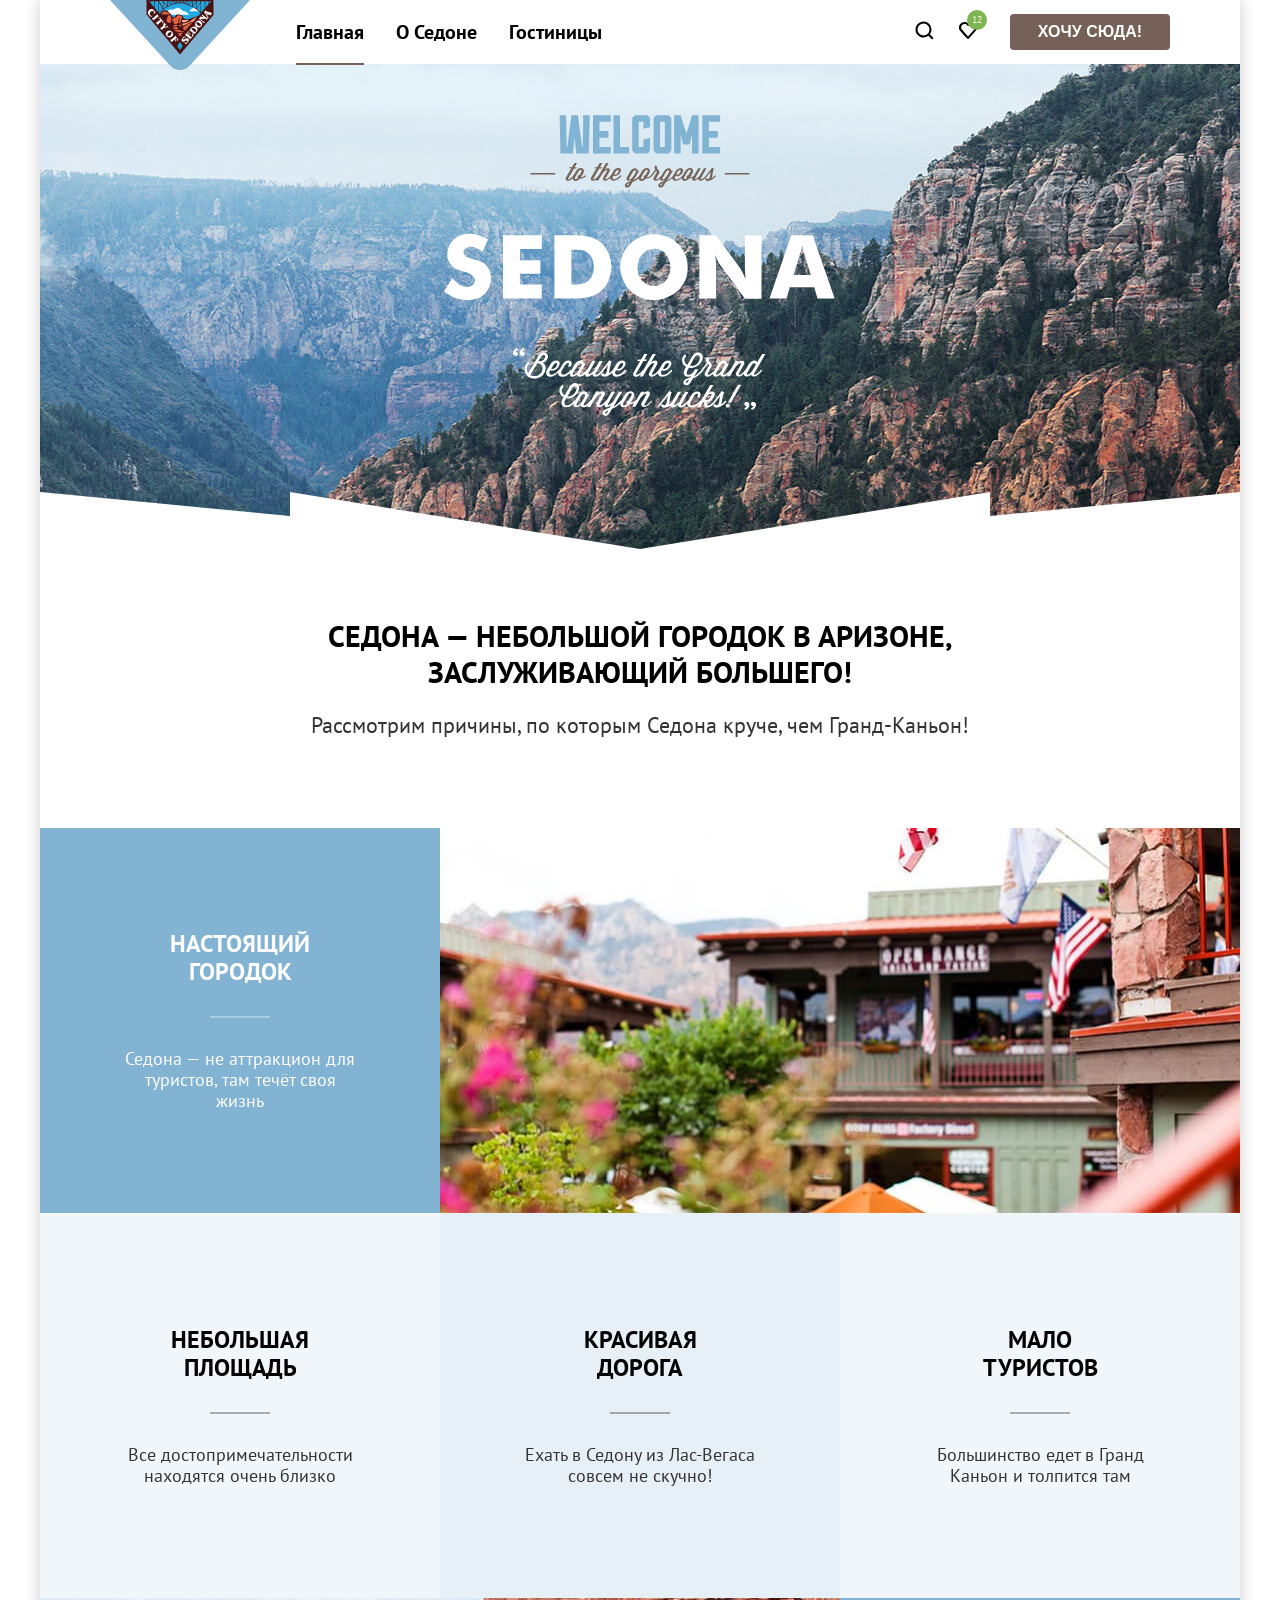
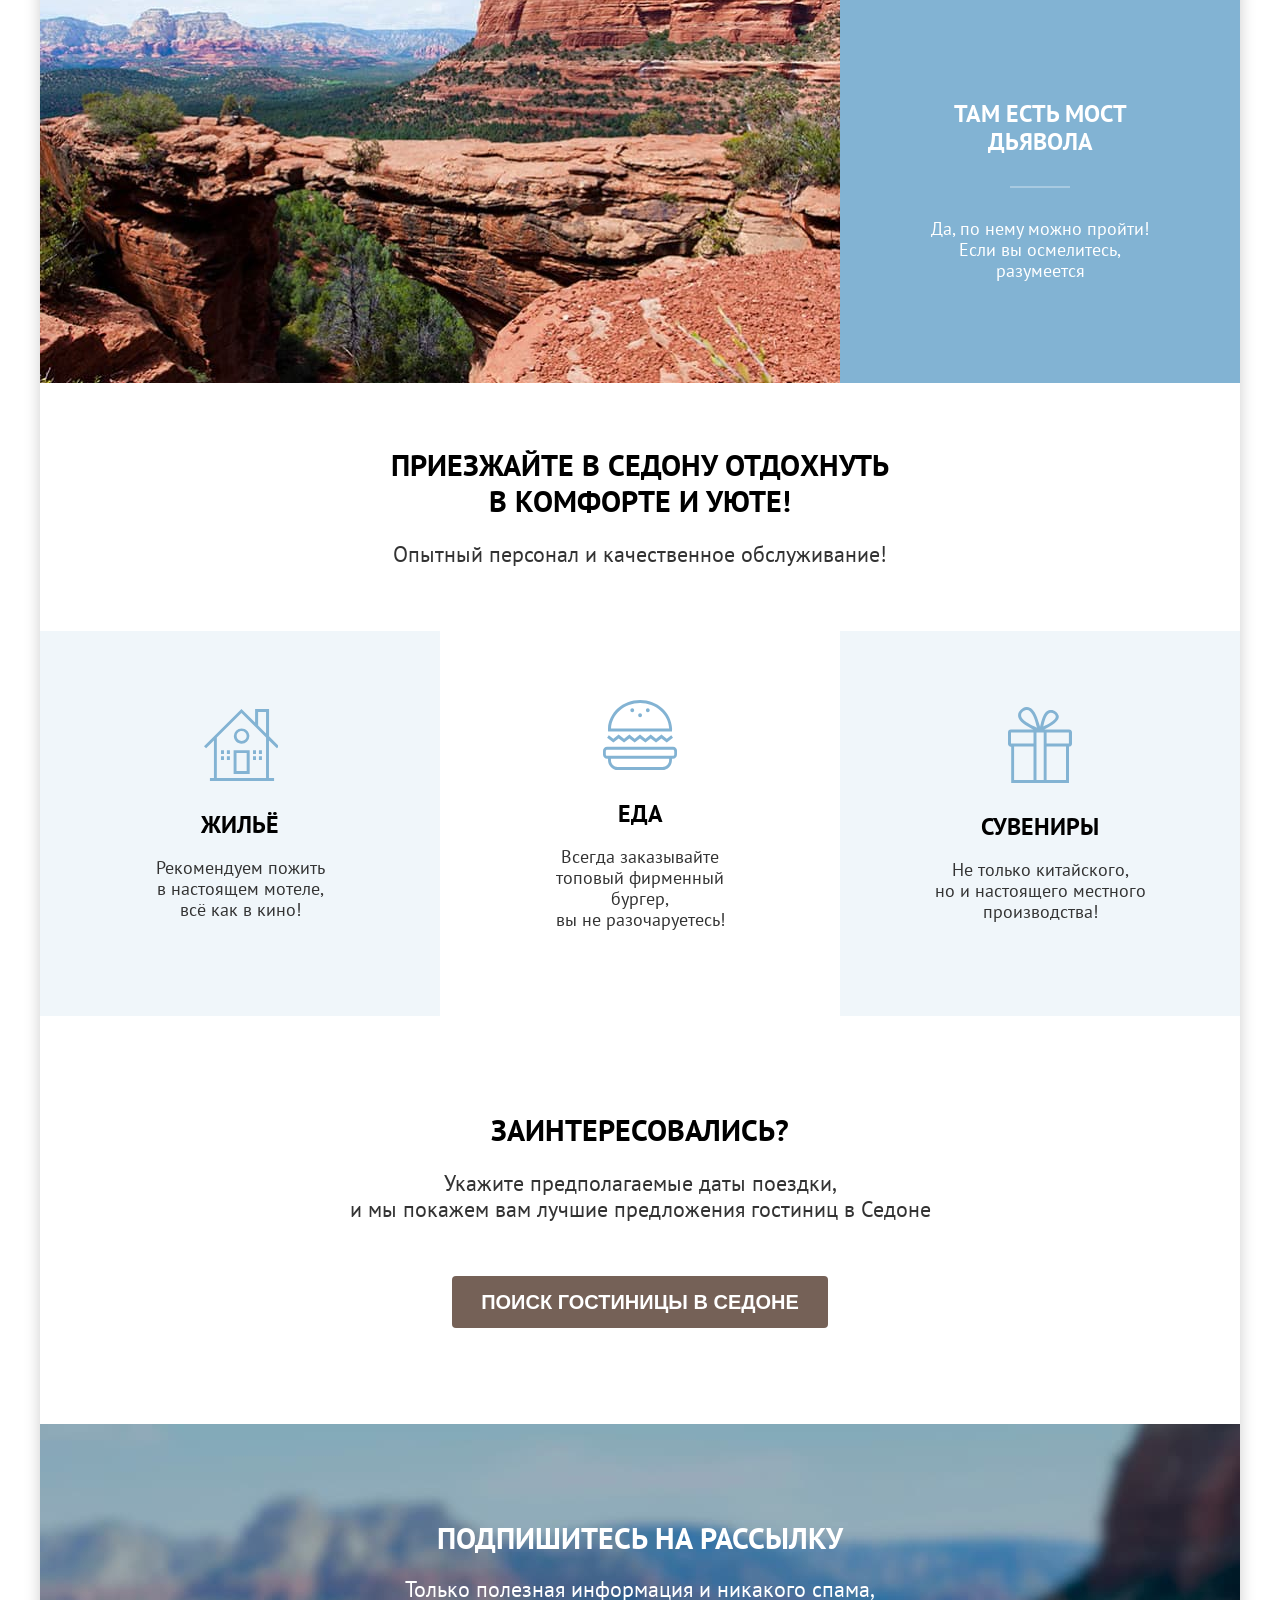
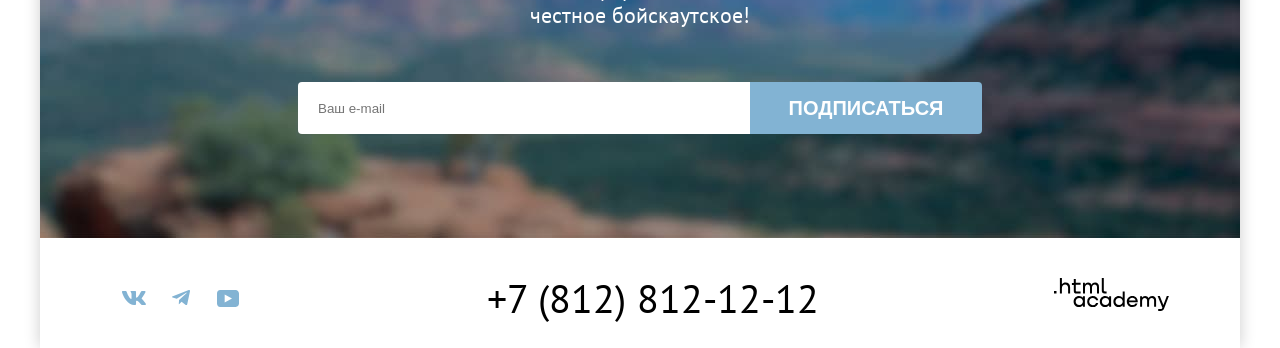
==== commit 5386d004: "Добавляет слайдер на страницу каталога" ====
--- a/index.html
+++ b/index.html
@@ -1,8 +1,10 @@
 <!DOCTYPE html>
 <html lang="ru">
+  <head>
   <meta charset="utf-8">
   <title>Седона - туристический городок в Аризоне</title>
   <link rel="stylesheet" href="styles/styles.css" />
+  <link rel="icon" href="favicon.ico" sizes="32x32" />
   </head>
 
   <body>
@@ -27,7 +29,7 @@
             <a class="navigation-link-user" href="search.html">
               <svg class="navigation-icon" fill="currentColor" focusable="false" aria-hidden="true"
                 xmlns="http://www.w3.org/2000/svg" width="20" height="20" viewBox="0 0 20 20">
-                <path fill="#000"
+                <path fill="currentColor"
                   d="m19.5 18-3.7-3.67c1-1.3 1.7-2.98 1.7-4.87a8 8 0 0 0-8-7.96c-4.4 0-8 3.68-8 8.06a8 8 0 0 0 12.9 6.26l3.7 3.68zm-10-2.48a6 6 0 0 1-6-5.96 6 6 0 0 1 12 0 6 6 0 0 1-6 5.96" />
               </svg>
               <span class="visually-hidden">
@@ -39,7 +41,7 @@
             <a class="navigation-link-user" href="favorites.html">
               <svg class="navigation-icon" fill="currentColor" focusable="false" aria-hidden="true"
                 xmlns="http://www.w3.org/2000/svg" width="18" height="17" viewBox="0 0 18 17">
-                <path fill="#000"
+                <path fill="currentColor"
                   d="M8.9 17a.9.9 0 0 1-.8-.4c-5.4-6.1-6.7-7.5-7-7.9A5.4 5.4 0 0 1 5.5 0C6.8 0 8 .5 9 1.3a5.46 5.46 0 0 1 9 4.1c0 1.3-.5 2.5-1.3 3.4l-7 7.9c-.2.2-.4.3-.8.3m-6-9.5c.3.4 3.5 4 6.1 6.9l6.2-7c.5-.5.7-1.2.7-2 0-1.8-1.5-3.3-3.3-3.3-1 0-2 .5-2.7 1.3-.3.3-.6.4-.9.4s-.6-.2-.8-.4c-.7-.8-1.7-1.3-2.7-1.3-1.8 0-3.3 1.5-3.3 3.3-.1.9.3 1.6.7 2.1q-.15 0 0 0" />
               </svg>
               <span class="visually-hidden">
@@ -146,7 +148,7 @@
           <h2 class="hotel-search-title">Заинтересовались?</h2>
           <p class="hotel-search-description">Укажите предполагаемые даты поездки,<br> и мы покажем вам лучшие
             предложения гостиниц в Седоне</p>
-          <button class="button hotel-search-button" type="button">Поиск гостинницы в Седоне</button>
+          <button class="button hotel-search-button" type="button">Поиск гостиницы в Седоне</button>
         </section>
 
         <section class="newsletter newsletter-index">
@@ -157,7 +159,7 @@
               <span class="visually-hidden">Ваш email</span>
             </label>
             <input class="newsletter-email-input" type="email" id="newsletter-email" name="newsletter-email"
-              placeholder="Ваш e-mail">
+              placeholder="Ваш e-mail" autocomplete="email">
             <button class="button submit-button" type="submit">Подписаться</button>
           </form>
         </section>
--- a/styles/styles.css
+++ b/styles/styles.css
@@ -975,7 +975,7 @@
   flex-wrap: wrap;
 }
 
-.right-filter .control-input:not([type="range"]) {
+.right-filter .control-input {
   width: 143px;
   height: 48px;
   border: none;
@@ -986,19 +986,48 @@
 
 .control-input::-webkit-outer-spin-button,
 .control-input::-webkit-inner-spin-button {
-  margin: 0;
-}
-
-.right-filter .control-input:not([type="range"])::placeholder {
+  appearance: none;
+  margin: 0;
+}
+
+.right-filter .control-input::placeholder {
   text-align: right;
   font-size: 18px;
   line-height: 24px;
   padding: 13px 20px;
 }
 
-.control-input[type="range"] {
+.control-range {
   margin-top: 36px;
   width: 288px;
+  position: relative;
+  height: 4px;
+  background-color: #FFFFFF30;
+}
+
+.range-bar {
+  position: absolute;
+  background-color: #FFF;
+  height: 4px;
+}
+
+.range-toggle {
+  width: 20px;
+  height: 20px;
+  border: none;
+  border-radius: 5px;
+  position: absolute;
+  background-color: #FFF;
+}
+
+.toggle-min {
+  top: -8px;
+  left: 0;
+}
+
+.toggle-max {
+  top: -8px;
+  right: 0;
 }
 
 .control-input[name="price-low"] {
@@ -1055,6 +1084,15 @@
   background-color: #e5e5e5;
 }
 
-.control-input[type="number"]:focus-visible {
+.control-input:focus-visible {
+  background-color: #e5e5e5;
   outline: 3px solid #83b3d3;
 }
+
+.range-toggle:focus-visible {
+  outline: 3px solid #83B3D3;
+}
+
+.range-toggle:active {
+  outline: 2px solid #83B3D3;
+}
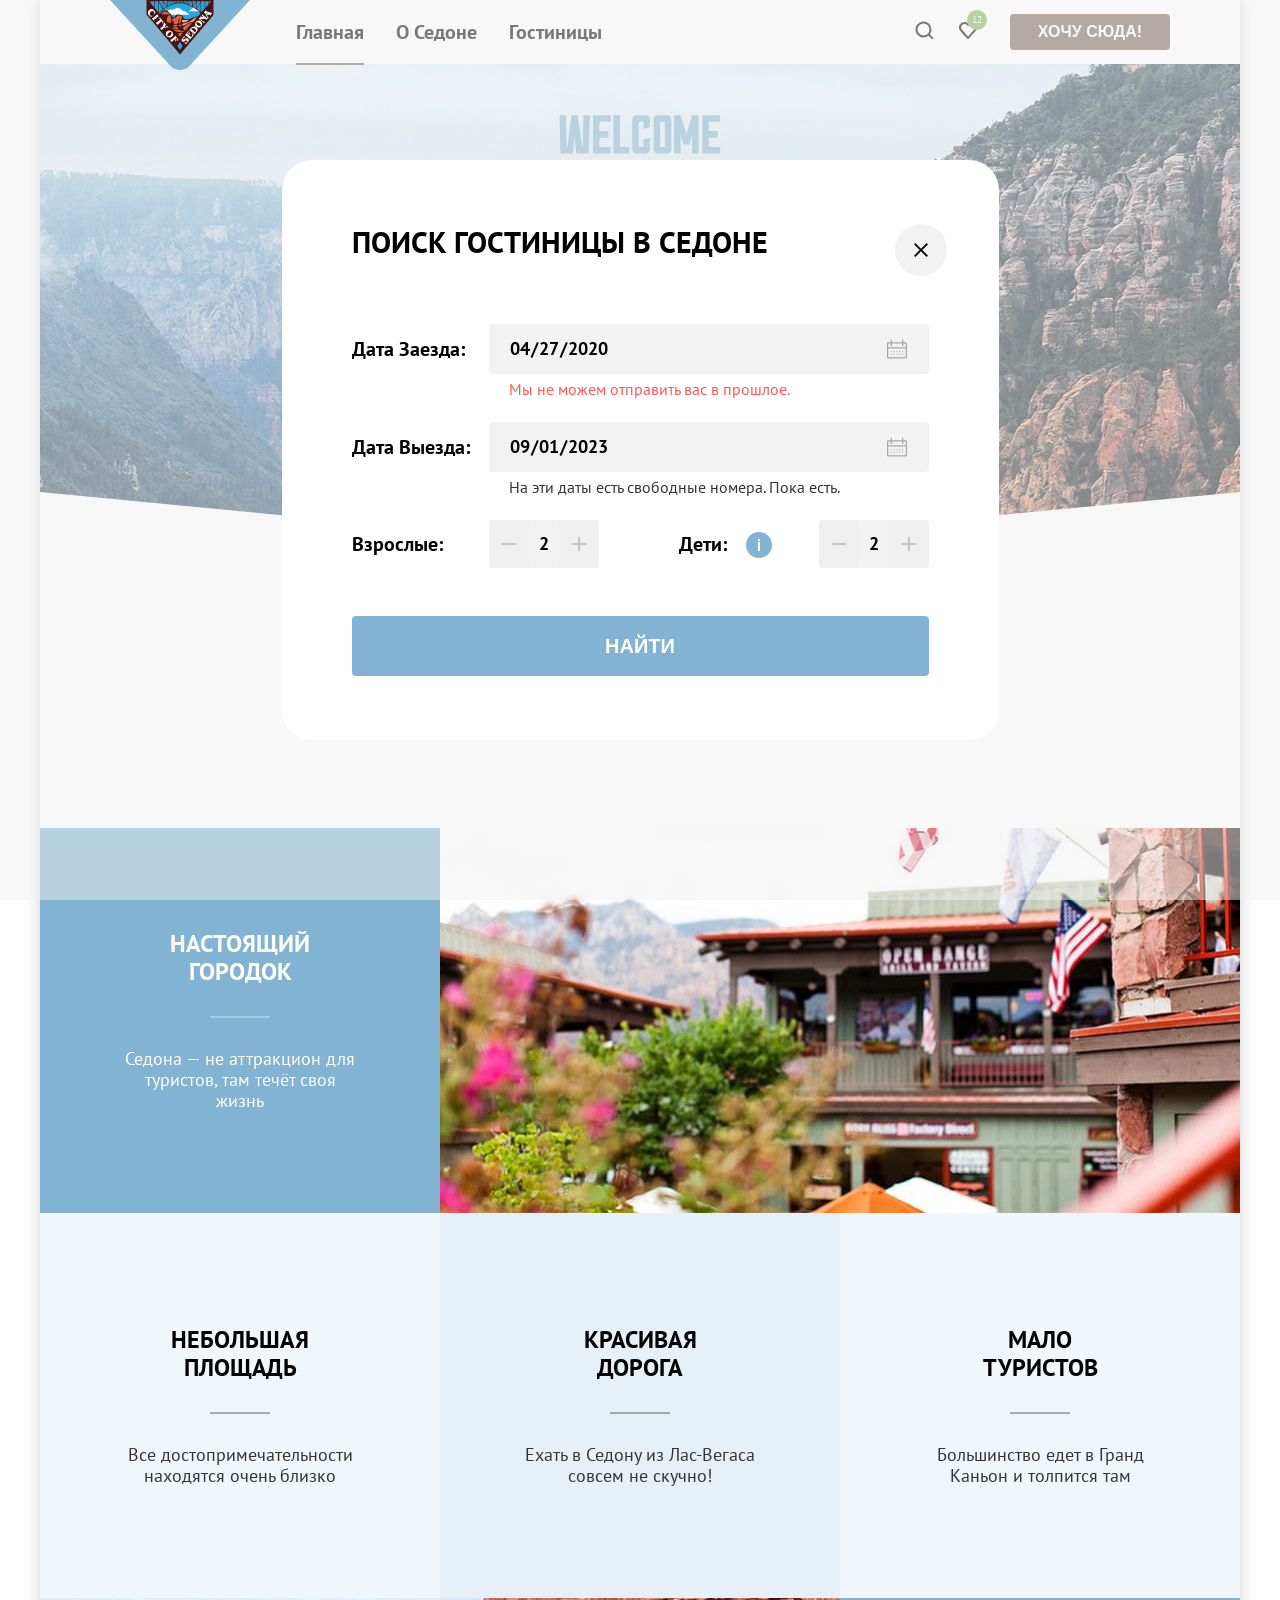
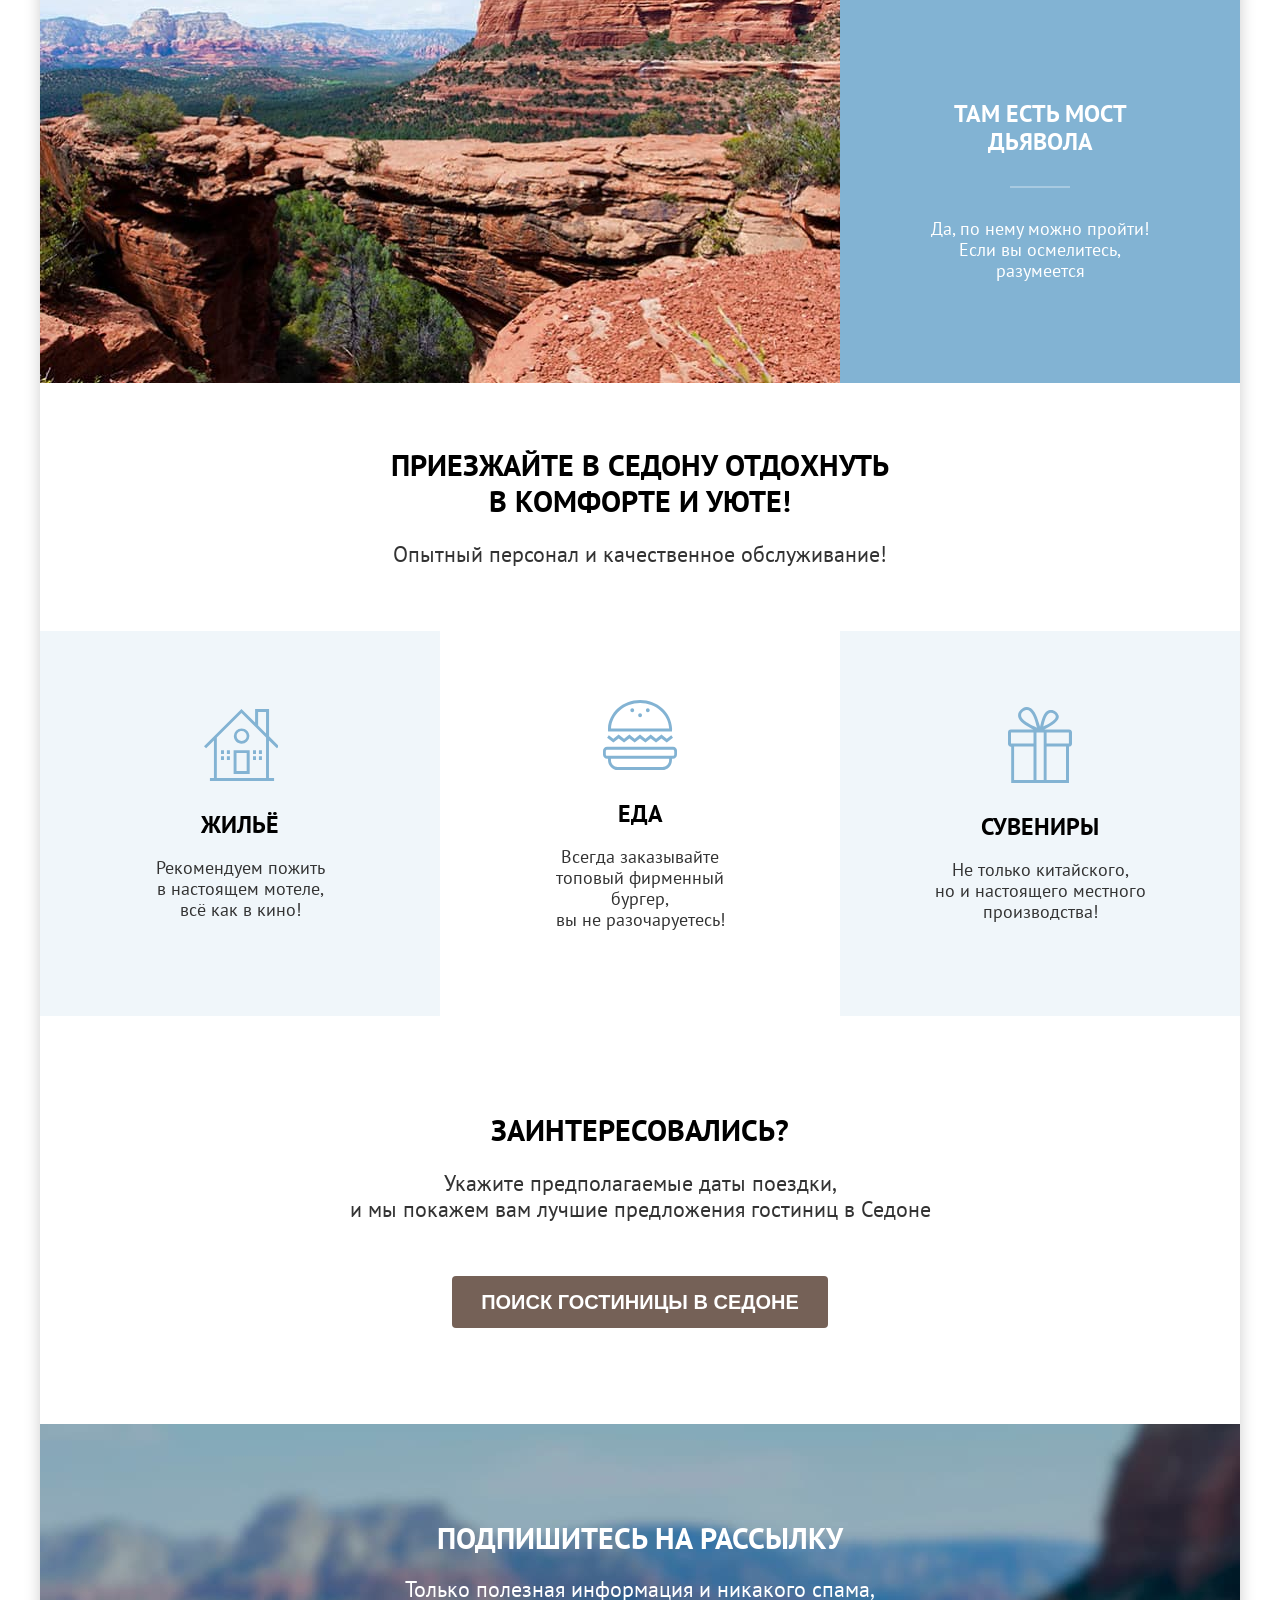
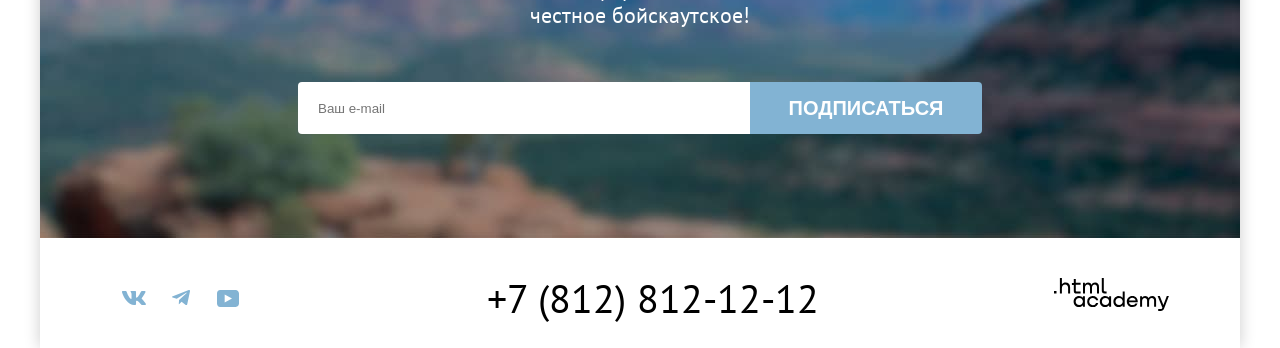
==== commit 19fd4079: "Добавляет модальное окно" ====
--- a/index.html
+++ b/index.html
@@ -1,21 +1,28 @@
-<!DOCTYPE html>
+<!doctype html>
 <html lang="ru">
   <head>
-  <meta charset="utf-8">
-  <title>Седона - туристический городок в Аризоне</title>
-  <link rel="stylesheet" href="styles/styles.css" />
-  <link rel="icon" href="favicon.ico" sizes="32x32" />
+    <meta charset="utf-8" />
+    <title>Седона - туристический городок в Аризоне</title>
+    <link rel="stylesheet" href="styles/styles.css" />
+    <link rel="icon" href="favicon.ico" sizes="32x32" />
   </head>
 
   <body>
     <header class="page-header">
       <nav class="navigation">
         <a class="navigation-logo" href="index.html">
-          <img src="images/logo-sedona.svg" width="140" height="70" alt="Логотип города Седона" />
+          <img
+            src="images/logo-sedona.svg"
+            width="140"
+            height="70"
+            alt="Логотип города Седона"
+          />
         </a>
         <ul class="navigation-list">
           <li class="navigation-item">
-            <a class="navigation-link navigation-link-current" href="index.html">Главная</a>
+            <a class="navigation-link navigation-link-current" href="index.html"
+              >Главная</a
+            >
           </li>
           <li class="navigation-item">
             <a class="navigation-link" href="about.html">О Седоне</a>
@@ -27,31 +34,49 @@
         <ul class="navigation-user">
           <li class="navigation-item">
             <a class="navigation-link-user" href="search.html">
-              <svg class="navigation-icon" fill="currentColor" focusable="false" aria-hidden="true"
-                xmlns="http://www.w3.org/2000/svg" width="20" height="20" viewBox="0 0 20 20">
-                <path fill="currentColor"
-                  d="m19.5 18-3.7-3.67c1-1.3 1.7-2.98 1.7-4.87a8 8 0 0 0-8-7.96c-4.4 0-8 3.68-8 8.06a8 8 0 0 0 12.9 6.26l3.7 3.68zm-10-2.48a6 6 0 0 1-6-5.96 6 6 0 0 1 12 0 6 6 0 0 1-6 5.96" />
+              <svg
+                class="navigation-icon"
+                fill="currentColor"
+                focusable="false"
+                aria-hidden="true"
+                xmlns="http://www.w3.org/2000/svg"
+                width="20"
+                height="20"
+                viewBox="0 0 20 20"
+              >
+                <path
+                  fill="currentColor"
+                  d="m19.5 18-3.7-3.67c1-1.3 1.7-2.98 1.7-4.87a8 8 0 0 0-8-7.96c-4.4 0-8 3.68-8 8.06a8 8 0 0 0 12.9 6.26l3.7 3.68zm-10-2.48a6 6 0 0 1-6-5.96 6 6 0 0 1 12 0 6 6 0 0 1-6 5.96"
+                />
               </svg>
-              <span class="visually-hidden">
-                Поиск
-              </span>
+              <span class="visually-hidden"> Поиск </span>
             </a>
           </li>
           <li class="navigation-item">
             <a class="navigation-link-user" href="favorites.html">
-              <svg class="navigation-icon" fill="currentColor" focusable="false" aria-hidden="true"
-                xmlns="http://www.w3.org/2000/svg" width="18" height="17" viewBox="0 0 18 17">
-                <path fill="currentColor"
-                  d="M8.9 17a.9.9 0 0 1-.8-.4c-5.4-6.1-6.7-7.5-7-7.9A5.4 5.4 0 0 1 5.5 0C6.8 0 8 .5 9 1.3a5.46 5.46 0 0 1 9 4.1c0 1.3-.5 2.5-1.3 3.4l-7 7.9c-.2.2-.4.3-.8.3m-6-9.5c.3.4 3.5 4 6.1 6.9l6.2-7c.5-.5.7-1.2.7-2 0-1.8-1.5-3.3-3.3-3.3-1 0-2 .5-2.7 1.3-.3.3-.6.4-.9.4s-.6-.2-.8-.4c-.7-.8-1.7-1.3-2.7-1.3-1.8 0-3.3 1.5-3.3 3.3-.1.9.3 1.6.7 2.1q-.15 0 0 0" />
+              <svg
+                class="navigation-icon"
+                fill="currentColor"
+                focusable="false"
+                aria-hidden="true"
+                xmlns="http://www.w3.org/2000/svg"
+                width="18"
+                height="17"
+                viewBox="0 0 18 17"
+              >
+                <path
+                  fill="currentColor"
+                  d="M8.9 17a.9.9 0 0 1-.8-.4c-5.4-6.1-6.7-7.5-7-7.9A5.4 5.4 0 0 1 5.5 0C6.8 0 8 .5 9 1.3a5.46 5.46 0 0 1 9 4.1c0 1.3-.5 2.5-1.3 3.4l-7 7.9c-.2.2-.4.3-.8.3m-6-9.5c.3.4 3.5 4 6.1 6.9l6.2-7c.5-.5.7-1.2.7-2 0-1.8-1.5-3.3-3.3-3.3-1 0-2 .5-2.7 1.3-.3.3-.6.4-.9.4s-.6-.2-.8-.4c-.7-.8-1.7-1.3-2.7-1.3-1.8 0-3.3 1.5-3.3 3.3-.1.9.3 1.6.7 2.1q-.15 0 0 0"
+                />
               </svg>
-              <span class="visually-hidden">
-                Избранное
-              </span>
+              <span class="visually-hidden"> Избранное </span>
               <span class="count-favorites">12</span>
             </a>
           </li>
           <li class="navigation-item">
-            <button class="navigation-link-user button" type="button">Хочу сюда!</button>
+            <button class="navigation-link-user button" type="button">
+              Хочу сюда!
+            </button>
           </li>
         </ul>
       </nav>
@@ -61,84 +86,172 @@
       <div class="page-container">
         <section class="hero">
           <h1 class="visually-hidden">Добро пожаловать в Седону</h1>
-          <img class="welcome" src="images/welcome.svg" width="458" height="352" alt="Приветствие">
+          <img
+            class="welcome"
+            src="images/welcome.svg"
+            width="458"
+            height="352"
+            alt="Приветствие"
+          />
         </section>
 
         <section class="advantages">
-          <h2 class="advantages-title">Седона — небольшой городок в Аризоне, <br />
-            заслуживающий большего!</h2>
-          <p class="advantages-description">Рассмотрим причины, по которым Седона круче, чем Гранд-Каньон!</p>
+          <h2 class="advantages-title">
+            Седона — небольшой городок в Аризоне, <br />
+            заслуживающий большего!
+          </h2>
+          <p class="advantages-description">
+            Рассмотрим причины, по которым Седона круче, чем Гранд-Каньон!
+          </p>
           <ul class="advantages-list">
             <li class="advantages-item">
               <h3 class="advantages-item-title">Настоящий городок</h3>
               <div class="advantages-line"></div>
-              <p class="advantages-item-description">Седона — не аттракцион для туристов, там течёт своя жизнь</p>
+              <p class="advantages-item-description">
+                Седона — не аттракцион для туристов, там течёт своя жизнь
+              </p>
             </li>
             <li class="advantages-item advantages-item-photo">
-              <img src="images/photo-1.jpg" width="800" height="385" alt="Вид на здания Седоны" />
+              <img
+                src="images/photo-1.jpg"
+                width="800"
+                height="385"
+                alt="Вид на здания Седоны"
+              />
             </li>
             <li class="advantages-item">
               <h3 class="advantages-item-title">Небольшая площадь</h3>
               <div class="advantages-line"></div>
-              <p class="advantages-item-description">Все достопримечательности находятся очень близко</p>
+              <p class="advantages-item-description">
+                Все достопримечательности находятся очень близко
+              </p>
             </li>
             <li class="advantages-item">
-              <h3 class="advantages-item-title">Красивая<br> дорога</h3>
+              <h3 class="advantages-item-title">
+                Красивая<br />
+                дорога
+              </h3>
               <div class="advantages-line"></div>
-              <p class="advantages-item-description">Ехать в Седону из Лас-Вегаса совсем не скучно!</p>
+              <p class="advantages-item-description">
+                Ехать в Седону из Лас-Вегаса совсем не скучно!
+              </p>
             </li>
             <li class="advantages-item">
-              <h3 class="advantages-item-title">Мало<br> туристов</h3>
+              <h3 class="advantages-item-title">
+                Мало<br />
+                туристов
+              </h3>
               <div class="advantages-line"></div>
-              <p class="advantages-item-description">Большинство едет в Гранд Каньон и толпится там</p>
+              <p class="advantages-item-description">
+                Большинство едет в Гранд Каньон и толпится там
+              </p>
             </li>
             <li class="advantages-item advantages-item-photo">
-              <img src="images/photo-2.jpg" width="800" height="385" alt="Вид на ландшафт Седоны" />
+              <img
+                src="images/photo-2.jpg"
+                width="800"
+                height="385"
+                alt="Вид на ландшафт Седоны"
+              />
             </li>
             <li class="advantages-item">
               <h3 class="advantages-item-title">Там есть мост дьявола</h3>
               <div class="advantages-line"></div>
-              <p class="advantages-item-description">Да, по нему можно пройти! Если вы осмелитесь, разумеется</p>
+              <p class="advantages-item-description">
+                Да, по нему можно пройти! Если вы осмелитесь, разумеется
+              </p>
             </li>
           </ul>
         </section>
 
         <section class="quality">
-          <h2 class="quality-title">Приезжайте в Седону отдохнуть<br> в комфорте и уюте!</h2>
-          <p class="quality-description">Опытный персонал и качественное обслуживание!</p>
+          <h2 class="quality-title">
+            Приезжайте в Седону отдохнуть<br />
+            в комфорте и уюте!
+          </h2>
+          <p class="quality-description">
+            Опытный персонал и качественное обслуживание!
+          </p>
           <ul class="quality-list">
             <li class="quality-item">
-              <svg class="quality-icon" focusable="false" aria-hidden="true" xmlns="http://www.w3.org/2000/svg"
-                width="75" height="72" fill="none" viewBox="0 0 75 72">
-                <path fill="#83b3d3" d="M30.62 65h16.06V41.2H30.62zm2.91-20.9h10.14v18H33.53z" />
-                <path fill="#83b3d3"
-                  d="m73.9 39.3 2.1-2.1-9.94-9.9V0H52.1v13.6L38.45 0 1 37.2l2.1 2.1 7.84-7.8v37.6H6.92V72h64.16v-2.9h-5.12V31.5zM63.04 69.1h-49.2V28.5l24.6-24.4 24.6 24.4zm0-44.7-7.93-7.9V2.9h7.93z" />
-                <path fill="#83b3d3"
-                  d="M30.82 27.1c0 4.3 3.51 7.7 7.73 7.7a7.8 7.8 0 0 0 7.83-7.7c0-4.3-3.51-7.7-7.83-7.7a7.7 7.7 0 0 0-7.73 7.7m7.83-5a5 5 0 0 1 5.02 4.9c0 2.7-2.2 4.9-5.02 4.9a5 5 0 0 1-5.02-4.9c0-2.7 2.2-4.9 5.02-4.9M20.98 41.2h-3.01v3.9h3.01zM26.9 41.2h-3v3.9h3zM20.98 47.2h-3.01v3.9h3.01zM26.9 47.2h-3v3.9h3zM53 41.2h-3v3.9h3zM58.93 41.2h-3.01v3.9h3.01zM53 47.2h-3v3.9h3zM58.93 47.2h-3.01v3.9h3.01z" />
+              <svg
+                class="quality-icon"
+                focusable="false"
+                aria-hidden="true"
+                xmlns="http://www.w3.org/2000/svg"
+                width="75"
+                height="72"
+                fill="none"
+                viewBox="0 0 75 72"
+              >
+                <path
+                  fill="#83b3d3"
+                  d="M30.62 65h16.06V41.2H30.62zm2.91-20.9h10.14v18H33.53z"
+                />
+                <path
+                  fill="#83b3d3"
+                  d="m73.9 39.3 2.1-2.1-9.94-9.9V0H52.1v13.6L38.45 0 1 37.2l2.1 2.1 7.84-7.8v37.6H6.92V72h64.16v-2.9h-5.12V31.5zM63.04 69.1h-49.2V28.5l24.6-24.4 24.6 24.4zm0-44.7-7.93-7.9V2.9h7.93z"
+                />
+                <path
+                  fill="#83b3d3"
+                  d="M30.82 27.1c0 4.3 3.51 7.7 7.73 7.7a7.8 7.8 0 0 0 7.83-7.7c0-4.3-3.51-7.7-7.83-7.7a7.7 7.7 0 0 0-7.73 7.7m7.83-5a5 5 0 0 1 5.02 4.9c0 2.7-2.2 4.9-5.02 4.9a5 5 0 0 1-5.02-4.9c0-2.7 2.2-4.9 5.02-4.9M20.98 41.2h-3.01v3.9h3.01zM26.9 41.2h-3v3.9h3zM20.98 47.2h-3.01v3.9h3.01zM26.9 47.2h-3v3.9h3zM53 41.2h-3v3.9h3zM58.93 41.2h-3.01v3.9h3.01zM53 47.2h-3v3.9h3zM58.93 47.2h-3.01v3.9h3.01z"
+                />
               </svg>
               <h3 class="quality-item-title">Жильё</h3>
-              <p class="quality-item-description">Рекомендуем пожить<br> в настоящем мотеле,<br> всё как в кино!</p>
+              <p class="quality-item-description">
+                Рекомендуем пожить<br />
+                в настоящем мотеле,<br />
+                всё как в кино!
+              </p>
             </li>
             <li class="quality-item">
-              <svg class="quality-icon" focusable="false" aria-hidden="true" xmlns="http://www.w3.org/2000/svg"
-                width="74" height="70" fill="none" viewBox="0 0 74 70">
-                <path fill="#83b3d3"
-                  d="M70.08 46.7H4.1C1.81 46.7 0 48.6 0 51v3.5c0 2.4 1.9 4.3 4.11 4.3h.9v1.1c0 5.5 4.31 10.1 9.63 10.1h44.7c5.32 0 9.63-4.5 9.63-10.1v-1.1h.9c2.31 0 4.12-1.9 4.12-4.3V51a4 4 0 0 0-3.91-4.3m-3.91 13.2c0 3.9-3.01 7-6.72 7H14.64c-3.71 0-6.72-3.2-6.72-7v-1.1h58.25zm5.1-5.4c0 .7-.6 1.3-1.2 1.3H4.02c-.7 0-1.2-.6-1.2-1.3V51c0-.7.6-1.3 1.2-1.3h65.97c.7 0 1.2.6 1.2 1.3.1 0 .1 3.5.1 3.5M15.64 38.4l5.41 4.1 5.32-4.1 5.3 4.1L37 38.4l5.42 4.1 5.31-4.1 5.31 4.1 5.42-4.1 5.31 4.1 6.22-4.7-1.7-2.5-4.52 3.4-5.31-4.1-5.42 4.1-5.31-4.1-5.31 4.1-5.42-4.1-5.31 4.1-5.31-4.1-5.32 4.1-5.41-4.1-5.31 4.1-4.52-3.4-1.7 2.5 6.22 4.7zM8.02 31.5h60.95c0-.6.1-1.2.1-1.9v-1.2C68.37 12.7 54.34 0 37.1 0 19.75 0 5.71 12.7 5.01 28.5v1.2c0 .6 0 1.2.1 1.8zM37.09 3c15.64 0 28.47 11.3 29.08 25.5H8.02C8.62 14.4 21.45 3 37.09 3" />
-                <path fill="#83b3d3"
-                  d="M37.1 17.3c1.05 0 1.9-.9 1.9-2s-.85-2-1.9-2c-1.06 0-1.91.9-1.91 2s.85 2 1.9 2M29.27 12.2c1.06 0 1.9-.9 1.9-2s-.84-2-1.9-2c-1.05 0-1.9.9-1.9 2s.85 2 1.9 2M44.81 12.2c1.05 0 1.9-.9 1.9-2s-.85-2-1.9-2-1.9.9-1.9 2 .85 2 1.9 2" />
+              <svg
+                class="quality-icon"
+                focusable="false"
+                aria-hidden="true"
+                xmlns="http://www.w3.org/2000/svg"
+                width="74"
+                height="70"
+                fill="none"
+                viewBox="0 0 74 70"
+              >
+                <path
+                  fill="#83b3d3"
+                  d="M70.08 46.7H4.1C1.81 46.7 0 48.6 0 51v3.5c0 2.4 1.9 4.3 4.11 4.3h.9v1.1c0 5.5 4.31 10.1 9.63 10.1h44.7c5.32 0 9.63-4.5 9.63-10.1v-1.1h.9c2.31 0 4.12-1.9 4.12-4.3V51a4 4 0 0 0-3.91-4.3m-3.91 13.2c0 3.9-3.01 7-6.72 7H14.64c-3.71 0-6.72-3.2-6.72-7v-1.1h58.25zm5.1-5.4c0 .7-.6 1.3-1.2 1.3H4.02c-.7 0-1.2-.6-1.2-1.3V51c0-.7.6-1.3 1.2-1.3h65.97c.7 0 1.2.6 1.2 1.3.1 0 .1 3.5.1 3.5M15.64 38.4l5.41 4.1 5.32-4.1 5.3 4.1L37 38.4l5.42 4.1 5.31-4.1 5.31 4.1 5.42-4.1 5.31 4.1 6.22-4.7-1.7-2.5-4.52 3.4-5.31-4.1-5.42 4.1-5.31-4.1-5.31 4.1-5.42-4.1-5.31 4.1-5.31-4.1-5.32 4.1-5.41-4.1-5.31 4.1-4.52-3.4-1.7 2.5 6.22 4.7zM8.02 31.5h60.95c0-.6.1-1.2.1-1.9v-1.2C68.37 12.7 54.34 0 37.1 0 19.75 0 5.71 12.7 5.01 28.5v1.2c0 .6 0 1.2.1 1.8zM37.09 3c15.64 0 28.47 11.3 29.08 25.5H8.02C8.62 14.4 21.45 3 37.09 3"
+                />
+                <path
+                  fill="#83b3d3"
+                  d="M37.1 17.3c1.05 0 1.9-.9 1.9-2s-.85-2-1.9-2c-1.06 0-1.91.9-1.91 2s.85 2 1.9 2M29.27 12.2c1.06 0 1.9-.9 1.9-2s-.84-2-1.9-2c-1.05 0-1.9.9-1.9 2s.85 2 1.9 2M44.81 12.2c1.05 0 1.9-.9 1.9-2s-.85-2-1.9-2-1.9.9-1.9 2 .85 2 1.9 2"
+                />
               </svg>
               <h3 class="quality-item-title">Еда</h3>
-              <p class="quality-item-description">Всегда заказывайте<br> топовый фирменный бургер,<br> вы не
-                разочаруетесь!</p>
+              <p class="quality-item-description">
+                Всегда заказывайте<br />
+                топовый фирменный бургер,<br />
+                вы не разочаруетесь!
+              </p>
             </li>
             <li class="quality-item">
-              <svg class="quality-icon" focusable="false" aria-hidden="true" xmlns="http://www.w3.org/2000/svg"
-                width="64" height="76" fill="none" viewBox="0 0 64 76">
-                <path fill="#83b3d3"
-                  d="M61.1 22.46H36.3c13.8-6.9 14.9-11.3 14.4-13.7-1.2-4.01-5.7-7.01-10-5.41-5.6 2.1-7.1 10.4-8.6 16.41-2-6.1-3.8-13.8-8.2-17.71-1.3-1.1-3.1-2.3-5.8-2-4 .4-9.8 5.4-7.5 11 2.3 5.4 9.7 8.81 14.6 11.51H2.9a2.9 2.9 0 0 0-2.9 2.9v11.31c0 1.6 1.3 2.9 2.9 2.9h.3V76H61V39.57h.1c1.6 0 2.9-1.3 2.9-2.9v-11.3c0-1.6-1.3-2.9-2.9-2.9M42.4 5.86c2.1-.3 5 1.3 5.3 3.2.4 2.8-3.4 5.3-5.1 6.4-2.5 1.7-4.9 2.6-7.3 4.1.9-3.7 2.5-13 7.1-13.7m-22.9 10c-2.2-1.5-6.5-4.4-6.4-7.8.1-3.61 5.7-6.61 8.8-3.91 3.9 3.4 5.7 11.1 7.1 16.61-3.2-1.5-6.3-2.8-9.5-4.9m6 57.14H6.1V39.57h19.4zm0-36.53H3v-11h22.5zm10.2 0V73h-7.2V25.57h7.2zM58 73H38.6V39.57H58zm2.9-36.53H38.6v-11h22.3z" />
+              <svg
+                class="quality-icon"
+                focusable="false"
+                aria-hidden="true"
+                xmlns="http://www.w3.org/2000/svg"
+                width="64"
+                height="76"
+                fill="none"
+                viewBox="0 0 64 76"
+              >
+                <path
+                  fill="#83b3d3"
+                  d="M61.1 22.46H36.3c13.8-6.9 14.9-11.3 14.4-13.7-1.2-4.01-5.7-7.01-10-5.41-5.6 2.1-7.1 10.4-8.6 16.41-2-6.1-3.8-13.8-8.2-17.71-1.3-1.1-3.1-2.3-5.8-2-4 .4-9.8 5.4-7.5 11 2.3 5.4 9.7 8.81 14.6 11.51H2.9a2.9 2.9 0 0 0-2.9 2.9v11.31c0 1.6 1.3 2.9 2.9 2.9h.3V76H61V39.57h.1c1.6 0 2.9-1.3 2.9-2.9v-11.3c0-1.6-1.3-2.9-2.9-2.9M42.4 5.86c2.1-.3 5 1.3 5.3 3.2.4 2.8-3.4 5.3-5.1 6.4-2.5 1.7-4.9 2.6-7.3 4.1.9-3.7 2.5-13 7.1-13.7m-22.9 10c-2.2-1.5-6.5-4.4-6.4-7.8.1-3.61 5.7-6.61 8.8-3.91 3.9 3.4 5.7 11.1 7.1 16.61-3.2-1.5-6.3-2.8-9.5-4.9m6 57.14H6.1V39.57h19.4zm0-36.53H3v-11h22.5zm10.2 0V73h-7.2V25.57h7.2zM58 73H38.6V39.57H58zm2.9-36.53H38.6v-11h22.3z"
+                />
               </svg>
               <h3 class="quality-item-title">Сувениры</h3>
-              <p class="quality-item-description">Не только китайского,<br> но и настоящего местного<br> производства!
+              <p class="quality-item-description">
+                Не только китайского,<br />
+                но и настоящего местного<br />
+                производства!
               </p>
             </li>
           </ul>
@@ -146,21 +259,39 @@
 
         <section class="hotel-search">
           <h2 class="hotel-search-title">Заинтересовались?</h2>
-          <p class="hotel-search-description">Укажите предполагаемые даты поездки,<br> и мы покажем вам лучшие
-            предложения гостиниц в Седоне</p>
-          <button class="button hotel-search-button" type="button">Поиск гостиницы в Седоне</button>
+          <p class="hotel-search-description">
+            Укажите предполагаемые даты поездки,<br />
+            и мы покажем вам лучшие предложения гостиниц в Седоне
+          </p>
+          <button class="button hotel-search-button" type="button">
+            Поиск гостиницы в Седоне
+          </button>
         </section>
 
         <section class="newsletter newsletter-index">
           <h2 class="newsletter-title">Подпишитесь на рассылку</h2>
-          <p class="newsletter-description">Только полезная информация и никакого спама, честное бойскаутское!</p>
-          <form class="newsletter-form" action="https://echo.htmlacademy.ru/" method="post">
+          <p class="newsletter-description">
+            Только полезная информация и никакого спама, честное бойскаутское!
+          </p>
+          <form
+            class="newsletter-form"
+            action="https://echo.htmlacademy.ru/"
+            method="post"
+          >
             <label for="newsletter-email">
               <span class="visually-hidden">Ваш email</span>
             </label>
-            <input class="newsletter-email-input" type="email" id="newsletter-email" name="newsletter-email"
-              placeholder="Ваш e-mail" autocomplete="email">
-            <button class="button submit-button" type="submit">Подписаться</button>
+            <input
+              class="newsletter-email-input"
+              type="email"
+              id="newsletter-email"
+              name="newsletter-email"
+              placeholder="Ваш e-mail"
+              autocomplete="email"
+            />
+            <button class="button submit-button" type="submit">
+              Подписаться
+            </button>
           </form>
         </section>
       </div>
@@ -173,31 +304,62 @@
           <ul class="footer-social-list">
             <li class="footer-social-item">
               <a class="footer-social-link" href="https://vk.com/htmlacademy">
-                <svg aria-hidden="true" focusable="false" xmlns="http://www.w3.org/2000/svg" width="24" height="14"
-                  fill="none" viewBox="0 0 24 14">
-                  <path fill="#83b3d3" fill-rule="evenodd"
+                <svg
+                  aria-hidden="true"
+                  focusable="false"
+                  xmlns="http://www.w3.org/2000/svg"
+                  width="24"
+                  height="14"
+                  fill="none"
+                  viewBox="0 0 24 14"
+                >
+                  <path
+                    fill="#83b3d3"
+                    fill-rule="evenodd"
                     d="M23.45.95c.17-.55 0-.95-.8-.95h-2.62c-.67 0-.98.35-1.14.73 0 0-1.34 3.2-3.23 5.27-.61.6-.89.8-1.22.8-.17 0-.42-.2-.42-.74V.95c0-.66-.18-.95-.74-.95H9.15c-.42 0-.67.3-.67.6 0 .61.95.76 1.05 2.5v3.8c0 .84-.16.99-.5.99-.88 0-3.05-3.21-4.33-6.89-.25-.71-.5-1-1.17-1H.9C.15 0 0 .35 0 .73c0 .68.89 4.07 4.14 8.55C6.32 12.34 9.38 14 12.16 14c1.67 0 1.88-.37 1.88-1v-2.32c0-.73.16-.88.69-.88.38 0 1.05.2 2.61 1.67C19.11 13.22 19.4 14 20.41 14h2.62c.75 0 1.13-.37.91-1.1-.24-.72-1.09-1.77-2.21-3.02-.62-.7-1.53-1.47-1.81-1.86-.4-.49-.28-.7 0-1.14 0 0 3.2-4.43 3.53-5.93"
-                    clip-rule="evenodd" />
+                    clip-rule="evenodd"
+                  />
                 </svg>
                 <span class="visually-hidden">ВК</span>
               </a>
             </li>
             <li class="footer-social-item">
               <a class="footer-social-link" href="https://t.me/htmlacademy">
-                <svg aria-hidden="true" focusable="false" xmlns="http://www.w3.org/2000/svg" width="18" height="16"
-                  fill="none" viewBox="0 0 18 16">
-                  <path fill="#83b3d3"
-                    d="M16.79.1.84 6.25c-1.09.43-1.08 1.04-.2 1.31l4.1 1.28 9.47-5.98c.44-.27.85-.12.52.18L7.05 9.96l-.28 4.22c.41 0 .6-.19.83-.41l1.99-1.93 4.13 3.05c.77.42 1.31.2 1.5-.7l2.72-12.8c.28-1.12-.43-1.62-1.16-1.3" />
+                <svg
+                  aria-hidden="true"
+                  focusable="false"
+                  xmlns="http://www.w3.org/2000/svg"
+                  width="18"
+                  height="16"
+                  fill="none"
+                  viewBox="0 0 18 16"
+                >
+                  <path
+                    fill="#83b3d3"
+                    d="M16.79.1.84 6.25c-1.09.43-1.08 1.04-.2 1.31l4.1 1.28 9.47-5.98c.44-.27.85-.12.52.18L7.05 9.96l-.28 4.22c.41 0 .6-.19.83-.41l1.99-1.93 4.13 3.05c.77.42 1.31.2 1.5-.7l2.72-12.8c.28-1.12-.43-1.62-1.16-1.3"
+                  />
                 </svg>
                 <span class="visually-hidden">Телеграм</span>
               </a>
             </li>
             <li class="footer-social-item">
-              <a class="footer-social-link" href="https://www.youtube.com/user/htmlacademyru">
-                <svg aria-hidden="true" focusable="false" xmlns="http://www.w3.org/2000/svg" width="22" height="17"
-                  fill="none" viewBox="0 0 22 17">
-                  <path fill="#83b3d3"
-                    d="M18.6 0H3.18C1.31 0 0 1.6 0 3.4v10.1C0 15.4 1.31 17 3.17 17h15.66c1.64 0 3.17-1.6 3.17-3.4V3.4C21.78 1.6 20.47 0 18.6 0M7.67 12.54V4.46L15 8.5z" />
+              <a
+                class="footer-social-link"
+                href="https://www.youtube.com/user/htmlacademyru"
+              >
+                <svg
+                  aria-hidden="true"
+                  focusable="false"
+                  xmlns="http://www.w3.org/2000/svg"
+                  width="22"
+                  height="17"
+                  fill="none"
+                  viewBox="0 0 22 17"
+                >
+                  <path
+                    fill="#83b3d3"
+                    d="M18.6 0H3.18C1.31 0 0 1.6 0 3.4v10.1C0 15.4 1.31 17 3.17 17h15.66c1.64 0 3.17-1.6 3.17-3.4V3.4C21.78 1.6 20.47 0 18.6 0M7.67 12.54V4.46L15 8.5z"
+                  />
                 </svg>
                 <span class="visually-hidden">Youtube</span>
               </a>
@@ -206,19 +368,142 @@
         </section>
 
         <address class="footer-contacts-address">
-          <a class="footer-contacts-address-phone" href="tel:+78128121212">+7 (812) 812-12-12</a>
+          <a class="footer-contacts-address-phone" href="tel:+78128121212"
+            >+7 (812) 812-12-12</a
+          >
         </address>
 
         <section class="footer-about">
           <p class="about-text">
-            <a class="about-link" href="https://htmlacademy.ru/intensive/htmlcss">
-              <span class="visually-hidden">Переход на страницу HTML Academy</span>
-              <img src="images/logo-html-academy.svg" width="115" height="33" alt="Логотип HTML Academy" />
+            <a
+              class="about-link"
+              href="https://htmlacademy.ru/intensive/htmlcss"
+            >
+              <span class="visually-hidden"
+                >Переход на страницу HTML Academy</span
+              >
+              <img
+                src="images/logo-html-academy.svg"
+                width="115"
+                height="33"
+                alt="Логотип HTML Academy"
+              />
             </a>
           </p>
         </section>
       </div>
     </footer>
+
+    <div class="modal-container">
+      <div class="modal modal-search">
+        <button class="modal-close-button">
+          <span class="visually-hidden">Закрыть</span>
+        </button>
+        <section class="modal-content">
+          <h2 class="modal-title">Поиск гостиницы в Седоне</h2>
+          <form
+            class="form-search"
+            action="https://echo.htmlacademy.ru/"
+            method="post"
+          >
+            <div class="field-group">
+              <label class="field-name" for="check-in">Дата Заезда:</label>
+              <input
+                class="field date-field"
+                id="check-in"
+                type="date"
+                name="check-in"
+                value="2020-04-27"
+              />
+              <p class="invalid-message">
+                Мы не можем отправить вас в прошлое.
+              </p>
+            </div>
+
+            <div class="field-group">
+              <label class="field-name" for="check-out">Дата Выезда:</label>
+              <input
+                class="field date-field"
+                id="check-out"
+                type="date"
+                name="check-out"
+                value="2023-09-01"
+              />
+              <p class="valid-message">
+                На эти даты есть свободные номера. Пока есть.
+              </p>
+            </div>
+            <div class="field-group">
+              <div class="wrapper-field-peoples">
+                <label class="field-name" for="adults">Взрослые:</label>
+                <div class="quantity-controls">
+                  <button
+                    class="quantity-btn btn-minus"
+                    type="button"
+                    data-target="adults"
+                  >
+                    <span class="visually-hidden">-</span>
+                  </button>
+                  <input
+                    class="field num-field"
+                    id="adults"
+                    type="number"
+                    name="adults"
+                    value="2"
+                    min="1"
+                  />
+                  <button
+                    class="quantity-btn btn-plus"
+                    type="button"
+                    data-target="adults"
+                  >
+                    <span class="visually-hidden">+</span>
+                  </button>
+                </div>
+              </div>
+              <div class="wrapper-field-peoples">
+                <span class="field-name">
+                  <label class="field-name" for="children">Дети:
+                  </label>
+                  <span class="tooltip">
+                    <button class="tooltip-toggle" type="button">
+                      <svg class="tooltip-icon" xmlns="http://www.w3.org/2000/svg" width="26" height="26" viewBox="0 0 26 26" fill="#83b3d3"><circle cx="13" cy="13" r="13"/><path fill="#fff" fill-rule="evenodd" d="M12 7h2v2h-2zm2 12h-2v-9h2z" clip-rule="evenodd"/></svg>
+                    </button>
+                    <span class="tooltip-text">Укажите количество детей, которые будут с вами, возраст которых от 6 до 18 лет. Дети <br>до 6 лет размещаются бесплатно.</span>
+                  </span>
+                </span>
+                <div class="quantity-controls">
+                  <button
+                    class="quantity-btn btn-minus"
+                    type="button"
+                    data-target="children"
+                  >
+                    <span class="visually-hidden">-</span>
+                  </button>
+                  <input
+                    class="field num-field"
+                    id="children"
+                    type="number"
+                    name="children"
+                    value="2"
+                    min="0"
+                  />
+                  <button
+                    class="quantity-btn btn-plus"
+                    type="button"
+                    data-target="children"
+                  >
+                    <span class="visually-hidden">+</span>
+                  </button>
+                </div>
+              </div>
+            </div>
+            <button class="button modal-submit-button" type="submit">
+              найти
+            </button>
+          </form>
+        </section>
+      </div>
+    </div>
   </body>
-
 </html>
--- a/styles/styles.css
+++ b/styles/styles.css
@@ -521,7 +521,8 @@
 .quality-title,
 .hotel-search-title,
 .newsletter-title,
-.filter-result {
+.filter-result,
+.modal-title {
   font-size: 30px;
   line-height: 36px;
   font-weight: 700;
@@ -984,8 +985,8 @@
   padding: 12px 20px;
 }
 
-.control-input::-webkit-outer-spin-button,
-.control-input::-webkit-inner-spin-button {
+::-webkit-outer-spin-button,
+::-webkit-inner-spin-button {
   appearance: none;
   margin: 0;
 }
@@ -1096,3 +1097,248 @@
 .range-toggle:active {
   outline: 2px solid #83B3D3;
 }
+
+.modal-container {
+  position: fixed;
+  top: 0;
+  left: 0;
+  display: flex;
+  width: 100%;
+  height: 100%;
+  background-color: #F2F2F280;
+}
+
+.modal {
+  position: relative;
+  margin: auto;
+  padding: 64px 70px;
+  background-color: #FFF;
+  border-radius: 30px;
+}
+
+.modal-search {
+  width: 717px;
+}
+
+.modal-close-button {
+  position: absolute;
+  padding: 0;
+  top: 64px;
+  right: 52px;
+  width: 52px;
+  height: 52px;
+  background-color: #F2F2F2;
+  border: none;
+  border-radius: 50%;
+  background-image: url("../images/close.svg");
+  background-size: 14px;
+  background-repeat: no-repeat;
+  background-position: center;
+  cursor: pointer;
+}
+
+.modal-title {
+  margin-bottom: 64px;
+}
+
+.field-group {
+  display: flex;
+  margin-bottom: 48px;
+  justify-content: space-between;
+  align-items: center;
+  position: relative;
+}
+
+.field-name {
+  font-size: 20px;
+  font-weight: 700;
+  line-height: 24px;
+  text-align: center;
+}
+
+
+::-webkit-calendar-picker-indicator {
+  position: absolute;
+  top: 0;
+  left: 0;
+  right: 0;
+  bottom: 0;
+  width: auto;
+  height: auto;
+  background: transparent;
+  color: transparent;
+  cursor: pointer;
+}
+
+.date-field {
+  appearance: none;
+  width: 440px;
+  margin-right: 0;
+  font-family: inherit;
+  color: #000000;
+  font-size: 18px;
+  font-weight: 700;
+  line-height: 24px;
+  padding: 12px 20px;
+  padding-right: 40px;
+  border: none;
+  border-radius: 4px;
+  background-color: #f2f2f2;
+  background-image: url("../images/icon-calendar.svg");
+  background-size: 20px 20px;
+  background-repeat: no-repeat;
+  background-position: right 22px center;
+}
+
+.field-group p {
+  font-size: 16px;
+  line-height: 21px;
+  font-weight: 400;
+  margin: 0;
+  position: absolute;
+  top: 55px;
+  left: 157px;
+}
+
+.invalid-message {
+  color: #FF5757;
+}
+
+.valid-message {
+  color: #333333;
+}
+
+.num-field {
+  appearance: none;
+  width: 110px;
+  font-size: 18px;
+  font-weight: 700;
+  line-height: 20px;
+  text-align: center;
+  min-height: 48px;
+  padding: 0;
+  font-family: inherit;
+  color: #000000;
+  border: none;
+  border-radius: 4px;
+  background-color: #f2f2f2;
+}
+
+.wrapper-field-peoples {
+  display: flex;
+  align-items: center;
+}
+
+.tooltip {
+  position: absolute;
+  right: 157px;
+  width: 26px;
+  height: 26px;
+}
+
+.tooltip-toggle {
+  border: none;
+  background-color: transparent;
+  padding: 0;
+  display: block;
+}
+
+.tooltip-toggle:hover .tooltip-icon {
+  fill: #68A2CA;
+  cursor: pointer;
+}
+
+.tooltip-text {
+  position: absolute;
+  top: 41px;
+  left: 50%;
+  transform: translateX(-50%);
+  background-color: #333333;
+  color: #FFFFFF;
+  font-size: 16px;
+  line-height: 20px;
+  font-weight: normal;
+  text-transform: none;
+  text-align: left;
+  padding: 15px 18px 18px 22px;
+  border-radius: 10px;
+  display: none;
+  width: 256px;
+}
+
+.tooltip-text::before {
+  content: "";
+  width: 19px;
+  height: 19px;
+  position: absolute;
+  top: -8px;
+  left: 50%;
+  transform: translateX(-50%) rotate(45deg);
+  background-color: #333333;
+}
+
+.tooltip-toggle:hover + .tooltip-text,
+.tooltip-toggle:focus + .tooltip-text {
+  display: block;
+}
+
+.modal-submit-button {
+  width: 100%;
+  min-height: 60px;
+  font-size: 20px;
+  line-height: 24px;
+  color: #ffffff;
+  background-color: #83B3D3;
+}
+
+.wrapper-field-peoples .field-name {
+  margin-right: 46px;
+}
+
+.quantity-controls {
+  position: relative;
+}
+
+.quantity-btn {
+  border: none;
+  cursor: pointer;
+  width: 40px;
+  height: 48px;
+  border-radius: 4px;
+}
+
+.btn-plus {
+  background-image: url("../images/icon-plus.svg");
+  background-repeat: no-repeat;
+  background-size: 20px 20px;
+  background-position: center;
+  position: absolute;
+  right: 0;
+  top: 50%;
+  transform: translateY(-50%);
+}
+
+.btn-minus {
+  position: absolute;
+  left: 0;
+  top: 50%;
+  transform: translateY(-50%);
+  background-image: url("../images/icon-minus.svg");
+  background-repeat: no-repeat;
+  background-size: 14px 20px;
+  background-position: center;
+}
+
+.children-info {
+  display: inline-block;
+  width: 26px;
+  height: 26px;
+  content: 'i';
+  text-align: center;
+  font-size: 16px;
+  font-weight: 400;
+  color: #FFFFFF;
+  background-color: #83B3D3;
+  border-radius: 50%;
+  margin-left: 10px;
+}
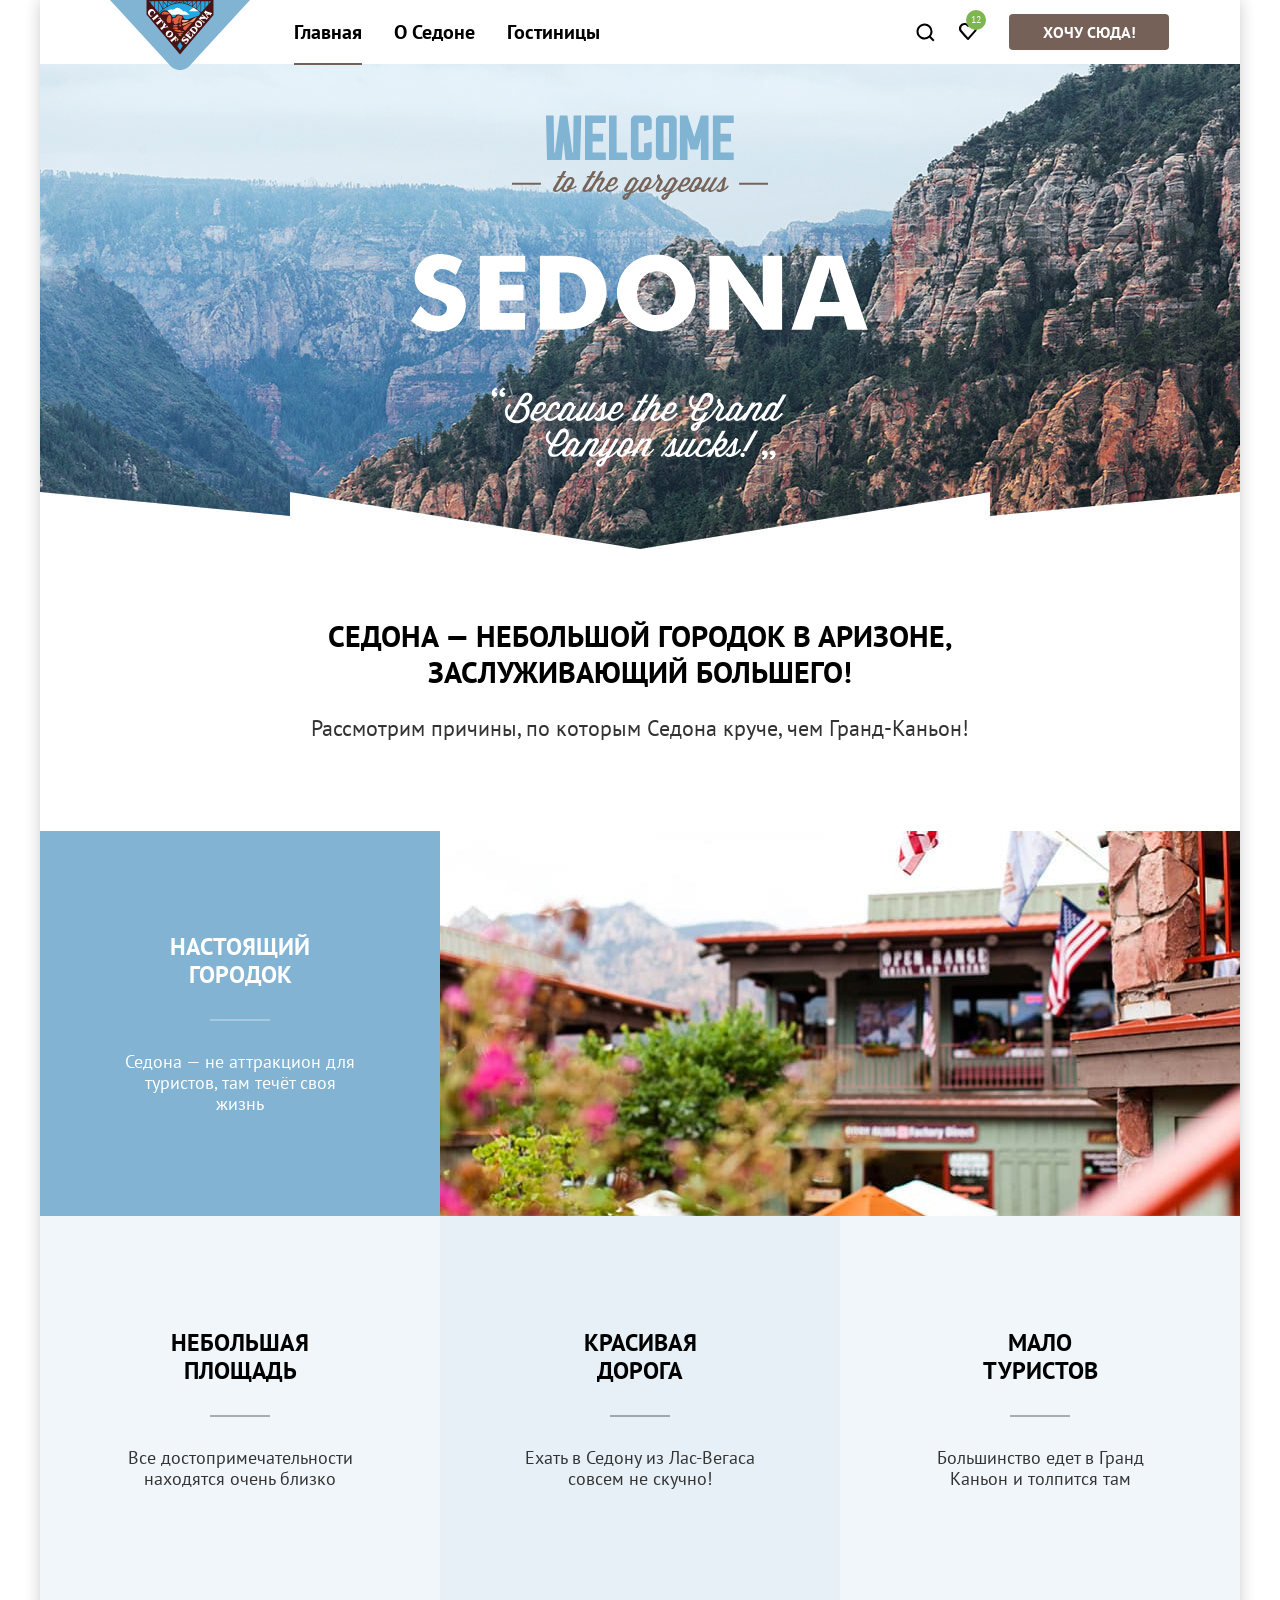
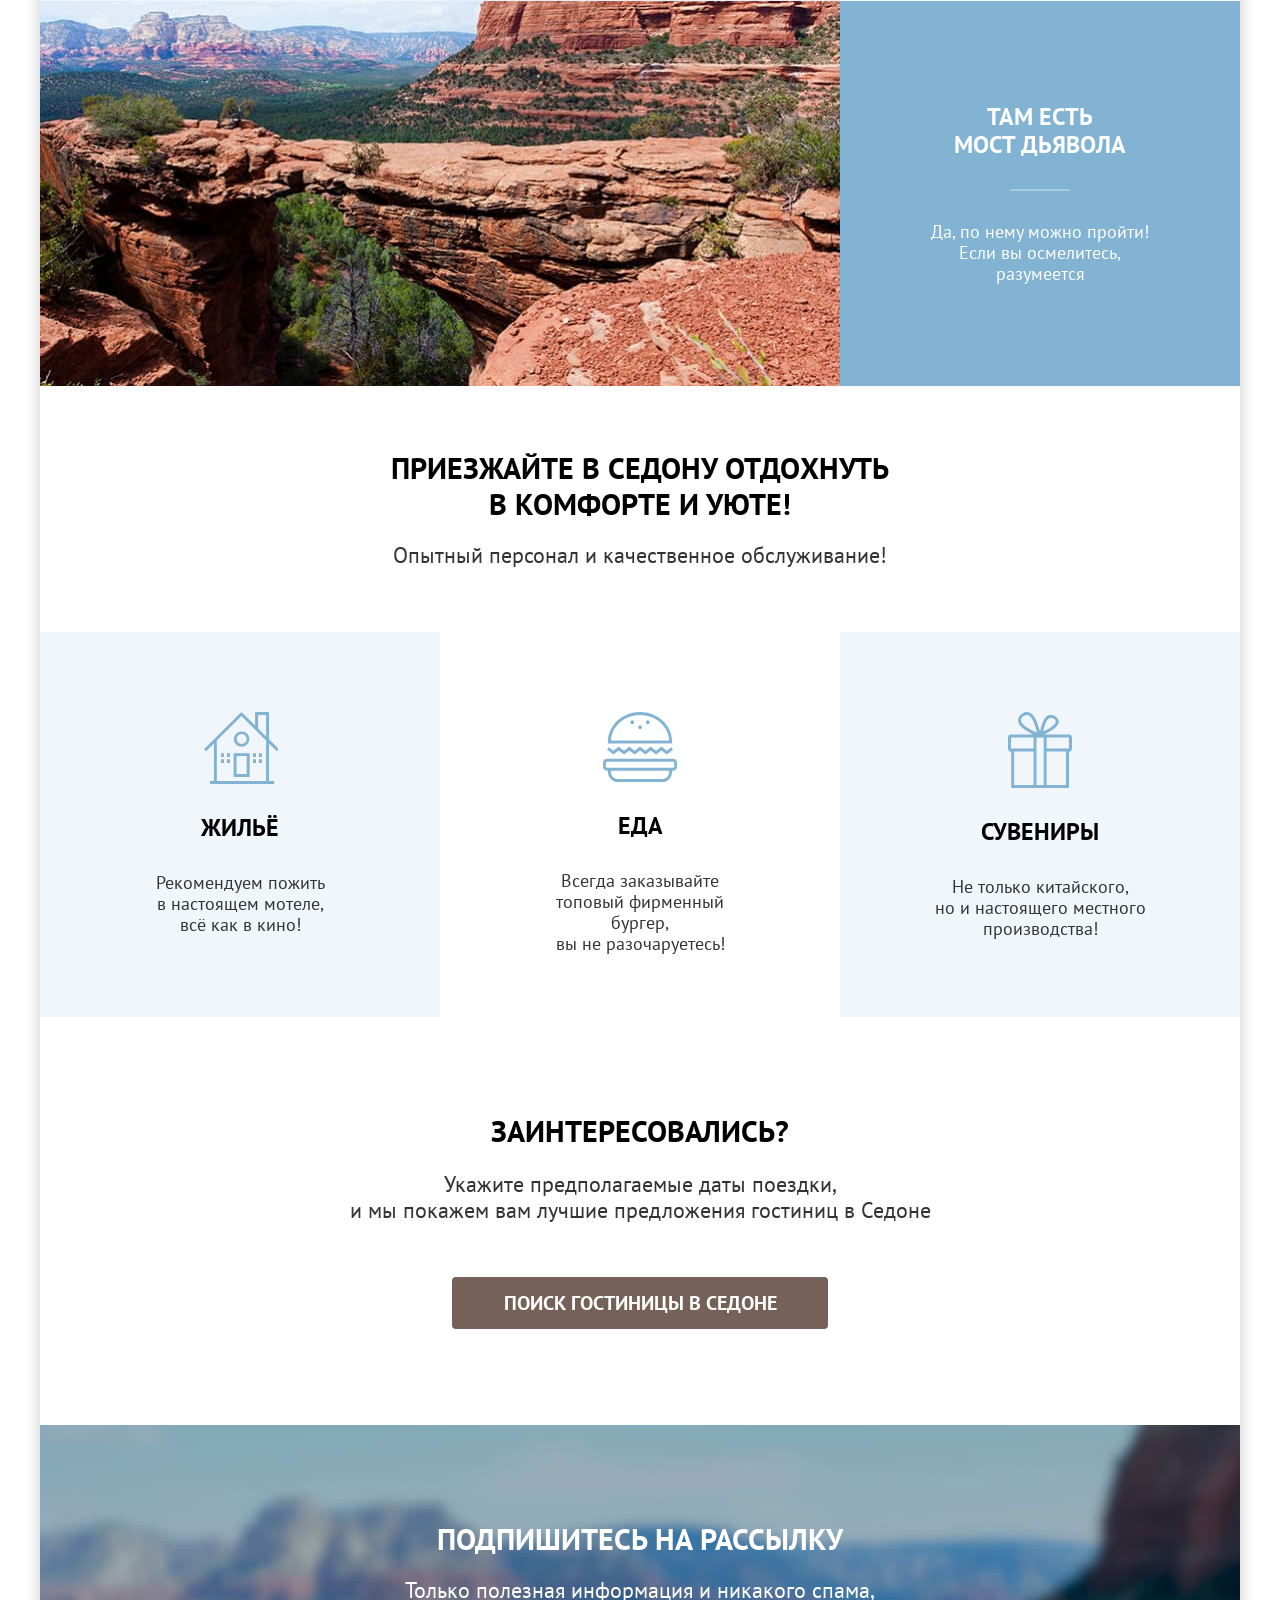
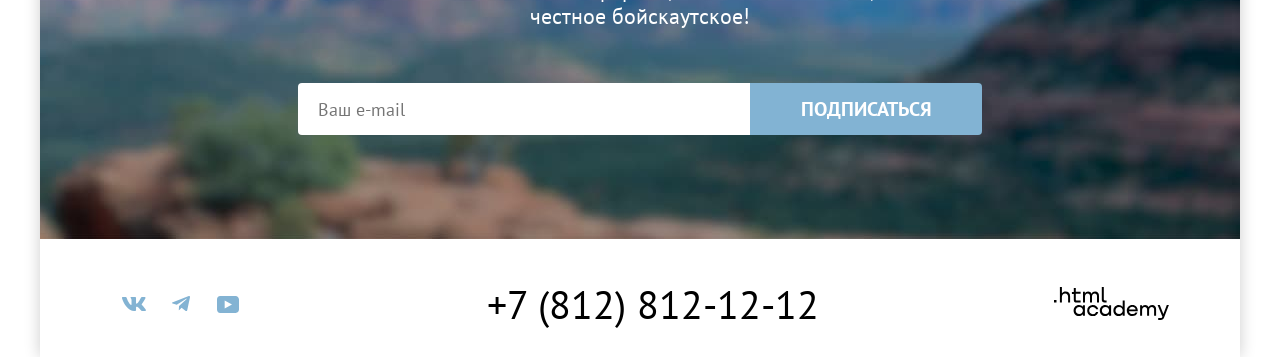
==== commit 0bb9f254: "Pixel perfext для главной страницы" ====
--- a/index.html
+++ b/index.html
@@ -128,7 +128,7 @@
             </li>
             <li class="advantages-item">
               <h3 class="advantages-item-title">
-                Красивая<br />
+                Красивая<br>
                 дорога
               </h3>
               <div class="advantages-line"></div>
@@ -138,7 +138,7 @@
             </li>
             <li class="advantages-item">
               <h3 class="advantages-item-title">
-                Мало<br />
+                Мало<br>
                 туристов
               </h3>
               <div class="advantages-line"></div>
@@ -155,7 +155,7 @@
               />
             </li>
             <li class="advantages-item">
-              <h3 class="advantages-item-title">Там есть мост дьявола</h3>
+              <h3 class="advantages-item-title">Там есть <br> мост дьявола</h3>
               <div class="advantages-line"></div>
               <p class="advantages-item-description">
                 Да, по нему можно пройти! Если вы осмелитесь, разумеется
@@ -394,7 +394,7 @@
       </div>
     </footer>
 
-    <div class="modal-container">
+    <div class="modal-container modal-container-close">
       <div class="modal modal-search">
         <button class="modal-close-button">
           <span class="visually-hidden">Закрыть</span>
--- a/styles/styles.css
+++ b/styles/styles.css
@@ -80,7 +80,7 @@
   display: block;
   margin: 0;
   margin-left: 70px;
-  margin-right: 30px;
+  margin-right: 28px;
   z-index: 1;
   padding: 0;
 }
@@ -117,6 +117,7 @@
   width: 268px;
   margin-right: 70px;
   margin-left: 284px;
+
 }
 
 .navigation-link-user {
@@ -141,9 +142,9 @@
 
 .navigation-icon {
   position: absolute;
-  top: 0;
+  top: 3px;
   bottom: 0;
-  left: 0;
+  left: 2px;
   right: 0;
   margin: auto;
 }
@@ -181,6 +182,7 @@
   margin: 0;
   padding: 0;
   cursor: pointer;
+  font-family: inherit;
 }
 
 button.navigation-link-user {
@@ -214,6 +216,12 @@
   border-radius: 4px 0 0 4px;
   border: none;
   padding: 14px 20px;
+}
+
+.newsletter-email-input:placeholder-shown {
+  font-family: inherit;
+  font-size: 18px;
+  line-height: 24px;
 }
 
 .submit-button {
@@ -403,6 +411,7 @@
 
 .welcome {
   display: block;
+  box-sizing: content-box;
   margin: 0 auto;
   padding-top: 51px;
 }
@@ -530,6 +539,10 @@
   margin: 0;
 }
 
+.advantages-title {
+  margin-bottom: 25px;
+}
+
 .hotel-search-title {
   margin-bottom: 20px;
 }
@@ -664,16 +677,21 @@
   height: 385px;
   display: flex;
   flex-direction: column;
-  justify-content: center;
   align-items: center;
 }
 
 .quality-icon {
+  margin-top: 80px;
   margin-bottom: 30px;
 }
 
 .quality-description {
+  margin-top: 20px;
   margin-bottom: 64px;
+}
+
+.quality-item-description {
+  margin-top: 30px;
 }
 
 .hotel-list {
@@ -722,7 +740,7 @@
 
 .newsletter {
   text-align: center;
-  margin-bottom: 40px;
+  margin-bottom: 45px;
 }
 
 .newsletter-index {
@@ -842,7 +860,7 @@
 
 .about-text {
   margin: 0;
-  padding: 0;
+  padding: 3px 0;
 }
 
 .page-footer-container {
@@ -1342,3 +1360,7 @@
   border-radius: 50%;
   margin-left: 10px;
 }
+
+.modal-container-close {
+  display: none;
+}
